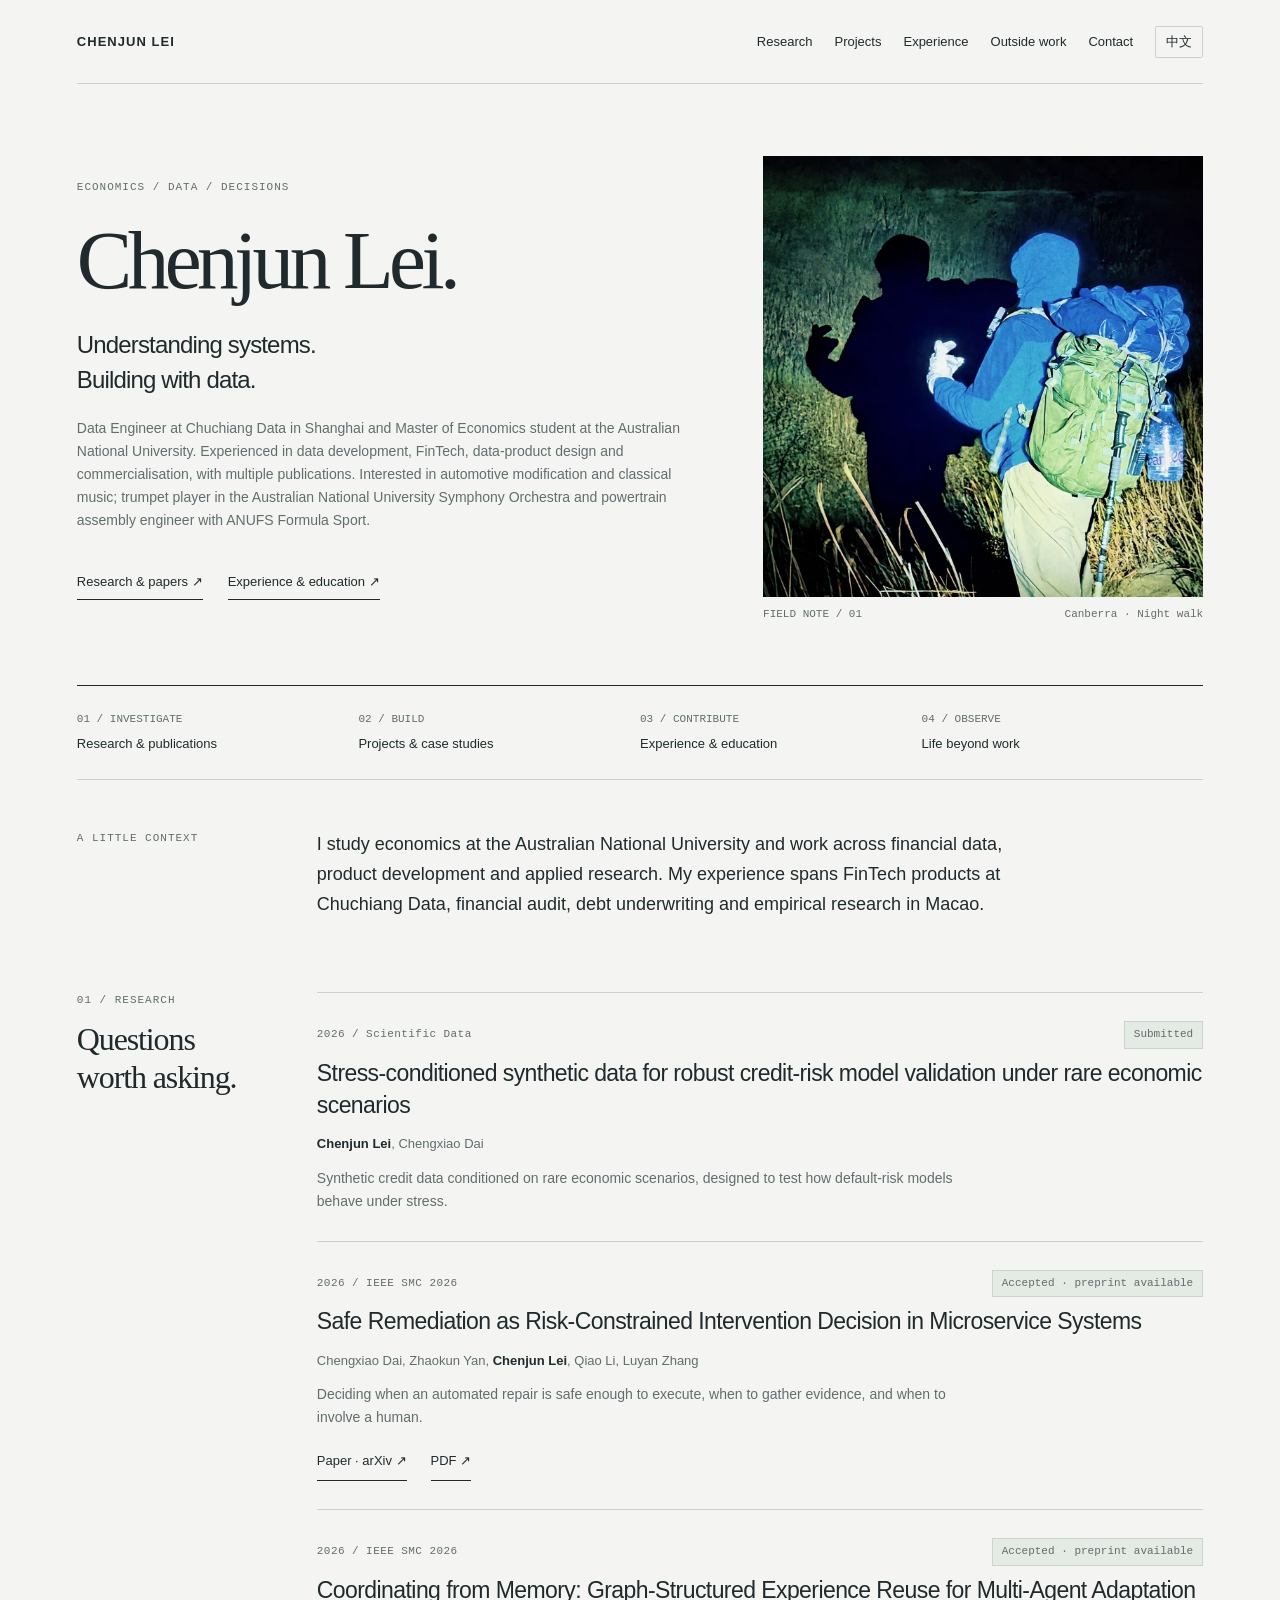
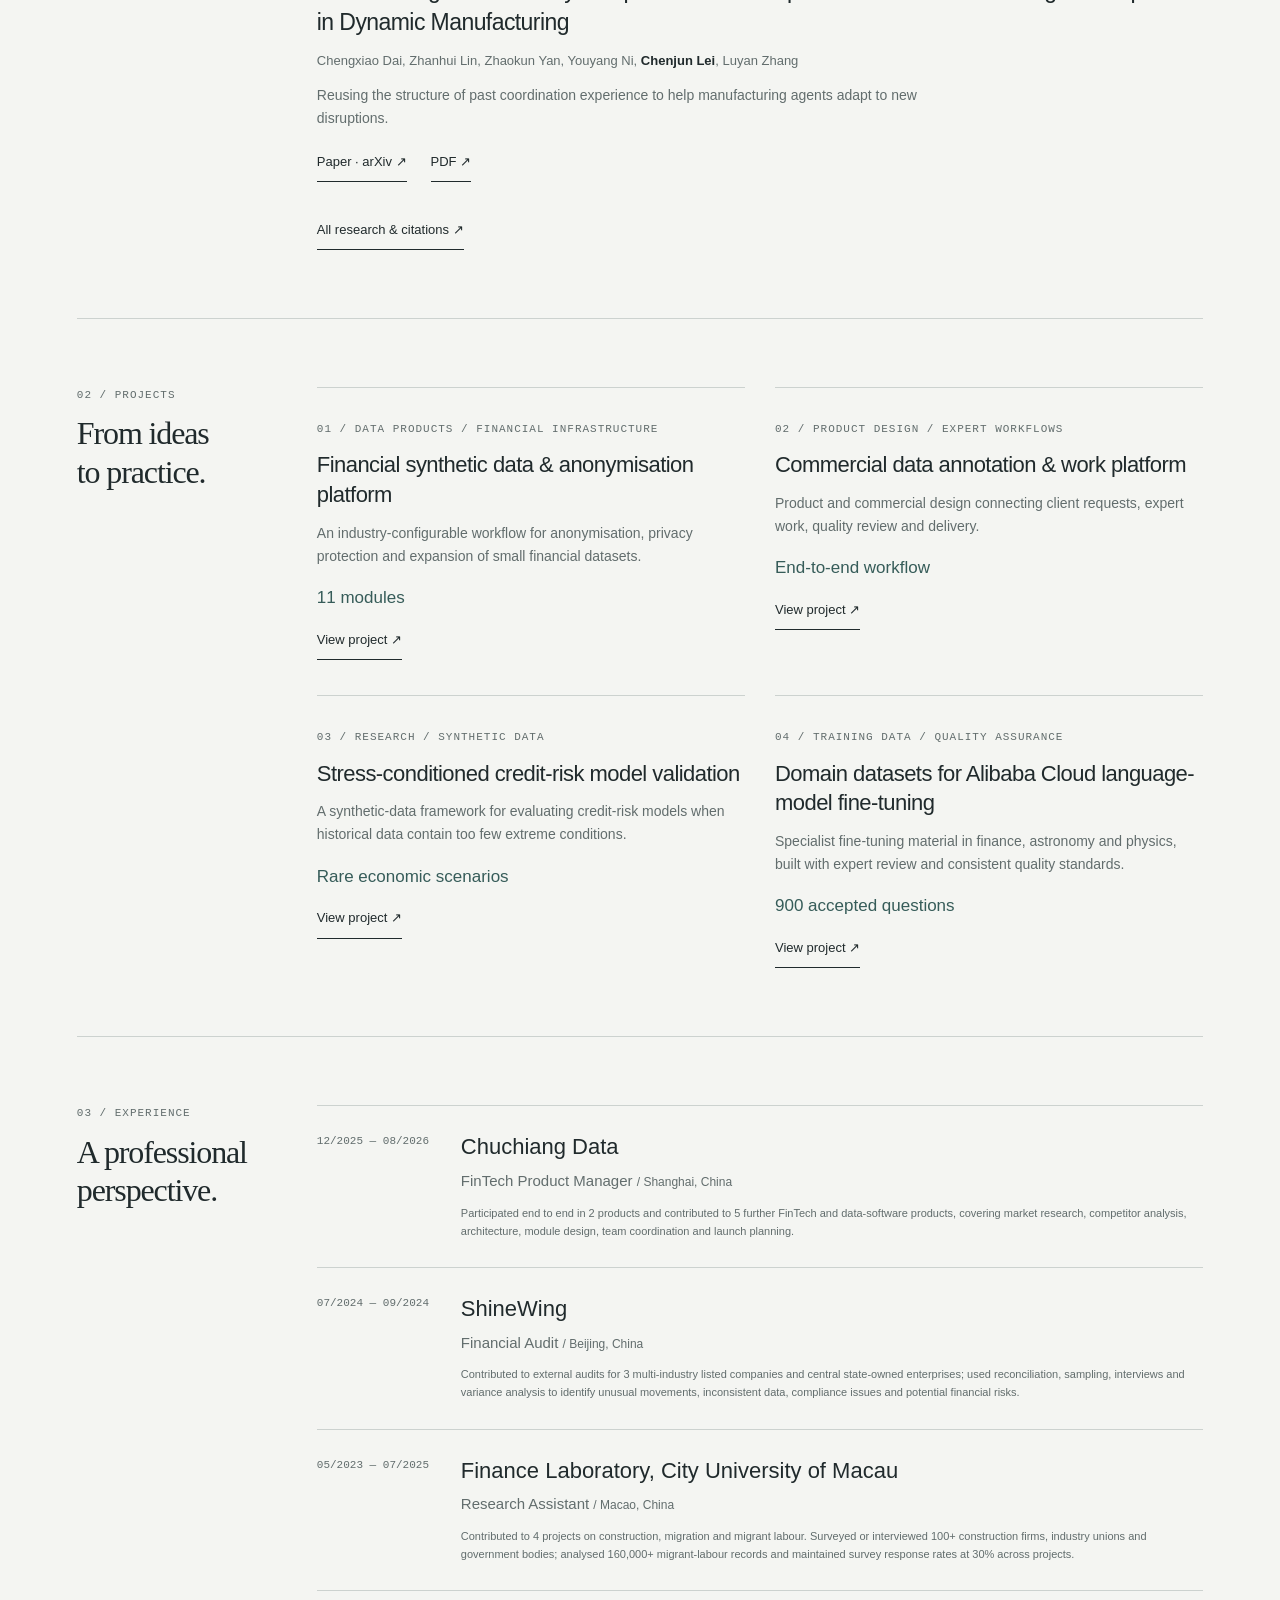
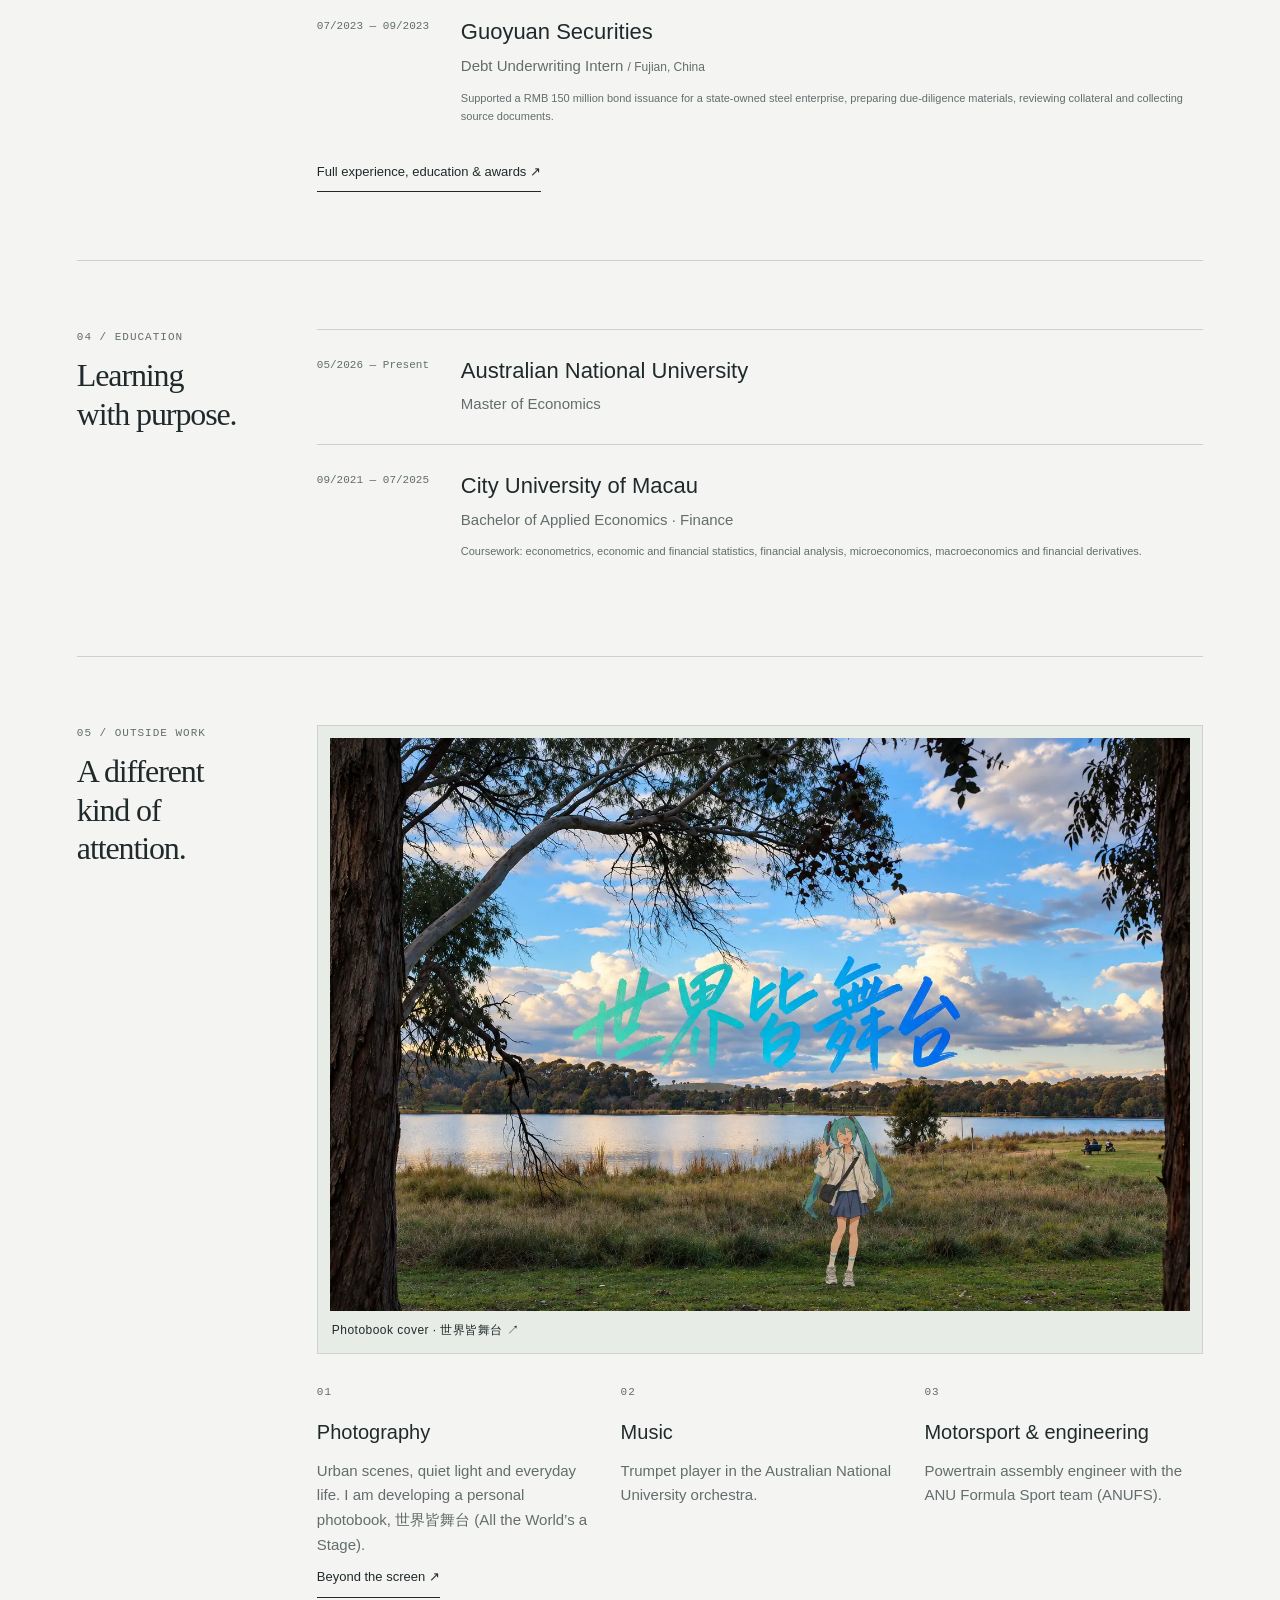
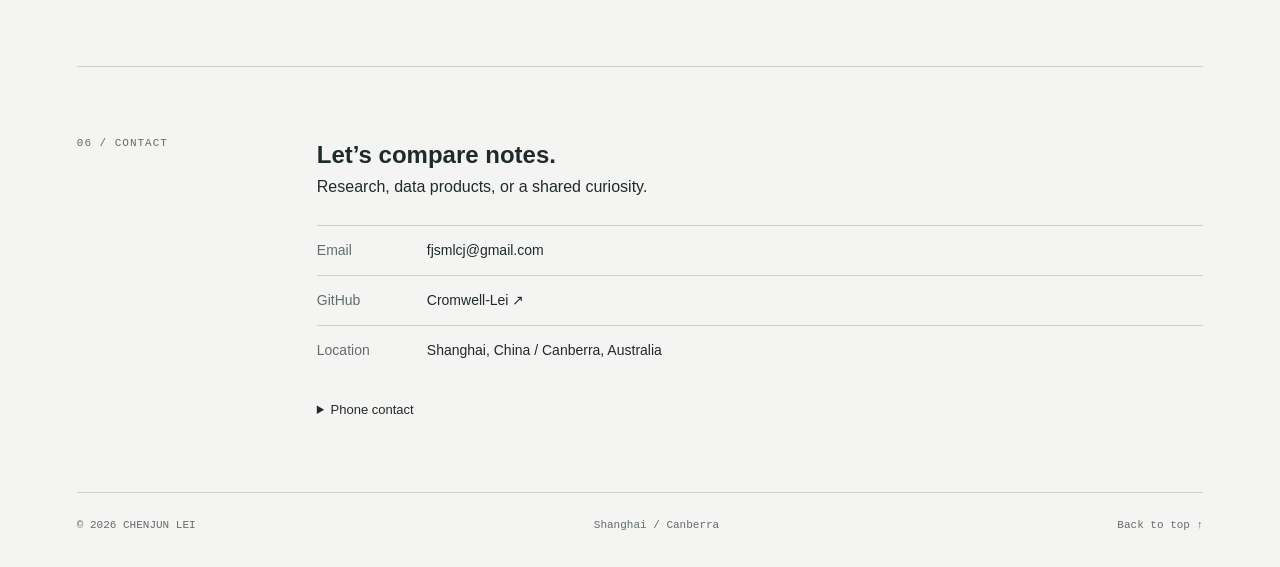
==== index.html @ e00c3fa5 "feat: expand homepage profile and remove company icon" ====
<!doctype html>
<html lang="en"><head><meta charset="utf-8"><meta name="viewport" content="width=device-width, initial-scale=1"><meta name="theme-color" content="#f4f5f2">
<title>Research, products &amp; perspectives — Chenjun Lei</title><meta name="description" content="Chenjun Lei: economics at ANU, FinTech products, synthetic data and applied research. Explore papers, projects, experience and interests."><link rel="canonical" href="https://cromwell-lei.github.io/">
<link rel="alternate" hreflang="en" href="https://cromwell-lei.github.io/"><link rel="alternate" hreflang="zh-CN" href="https://cromwell-lei.github.io/zh/"><link rel="alternate" hreflang="x-default" href="https://cromwell-lei.github.io/">
<meta property="og:type" content="website"><meta property="og:title" content="Research, products &amp; perspectives — Chenjun Lei"><meta property="og:description" content="Chenjun Lei: economics at ANU, FinTech products, synthetic data and applied research. Explore papers, projects, experience and interests."><meta property="og:url" content="https://cromwell-lei.github.io/"><meta property="og:locale" content="en_GB">
<link rel="icon" href="assets/icons/favicon.svg" type="image/svg+xml"><link rel="stylesheet" href="css/style.css?v=4"><script defer src="js/main.js?v=4"></script></head><body>
<a class="skip-link" href="#main">Skip to content</a><header><a class="brand" href="./">CHENJUN LEI</a><nav aria-label="Main navigation"><a href="research.html">Research</a><a href="projects.html">Projects</a><a href="experience.html">Experience</a><a href="photography.html">Outside work</a><a href="index.html#lei-contact">Contact</a><a class="language-switch" data-language-switch href="zh/" lang="zh-CN" hreflang="zh-CN" aria-label="切换至中文">中文</a></nav></header>
<main id="main"><section class="hero" id="lei-top"><div><p class="kicker">Economics / Data / Decisions</p><h1>Chenjun Lei.</h1><p class="intro">Understanding systems.<br>Building with data.</p><p class="role">Data Engineer at Chuchiang Data in Shanghai and Master of Economics student at the Australian National University. Experienced in data development, FinTech, data-product design and commercialisation, with multiple publications. Interested in automotive modification and classical music; trumpet player in the Australian National University Symphony Orchestra and powertrain assembly engineer with ANUFS Formula Sport.</p><div class="hero-links"><a class="text-link" href="research.html">Research & papers ↗</a><a class="text-link" href="experience.html">Experience & education ↗</a></div></div><figure class="hero-avatar"><img src="assets/images/lei-avatar.webp" alt="Night hiking in Canberra, with two hikers seen from behind under blue-green light." width="1254" height="1254"><figcaption><span>FIELD NOTE / 01</span><span>Canberra · Night walk</span></figcaption></figure></section><div class="index"><a href="#lei-research"><span>01 / INVESTIGATE</span>Research & publications</a><a href="#lei-projects"><span>02 / BUILD</span>Projects & case studies</a><a href="#lei-experience"><span>03 / CONTRIBUTE</span>Experience & education</a><a href="#lei-outside"><span>04 / OBSERVE</span>Life beyond work</a></div><section class="about-strip"><p class="kicker">A little context</p><p>I study economics at the Australian National University and work across financial data, product development and applied research. My experience spans FinTech products at Chuchiang Data, financial audit, debt underwriting and empirical research in Macao.</p></section><section class="chapter" id="lei-research"><div class="chapter-label"><p class="kicker">01 / Research</p><h2>Questions<br>worth asking.</h2></div><div><article class="record publication" id="synstress"><div class="meta"><span>2026 / Scientific Data</span><span class="status">Submitted</span></div><h3 lang="en">Stress-conditioned synthetic data for robust credit-risk model validation under rare economic scenarios</h3><p class="authors"><strong>Chenjun Lei</strong>, Chengxiao Dai</p><p>Synthetic credit data conditioned on rare economic scenarios, designed to test how default-risk models behave under stress.</p></article><article class="record publication" id="safe-remediation"><div class="meta"><span>2026 / IEEE SMC 2026</span><span class="status">Accepted · preprint available</span></div><h3 lang="en"><a href="https://arxiv.org/abs/2607.20005">Safe Remediation as Risk-Constrained Intervention Decision in Microservice Systems</a></h3><p class="authors">Chengxiao Dai, Zhaokun Yan, <strong>Chenjun Lei</strong>, Qiao Li, Luyan Zhang</p><p>Deciding when an automated repair is safe enough to execute, when to gather evidence, and when to involve a human.</p><div class="paper-links"><a class="text-link" href="https://arxiv.org/abs/2607.20005">Paper · arXiv ↗</a><a class="text-link" href="https://arxiv.org/pdf/2607.20005">PDF ↗</a></div></article><article class="record publication" id="coordinating-memory"><div class="meta"><span>2026 / IEEE SMC 2026</span><span class="status">Accepted · preprint available</span></div><h3 lang="en"><a href="https://arxiv.org/abs/2607.19985">Coordinating from Memory: Graph-Structured Experience Reuse for Multi-Agent Adaptation in Dynamic Manufacturing</a></h3><p class="authors">Chengxiao Dai, Zhanhui Lin, Zhaokun Yan, Youyang Ni, <strong>Chenjun Lei</strong>, Luyan Zhang</p><p>Reusing the structure of past coordination experience to help manufacturing agents adapt to new disruptions.</p><div class="paper-links"><a class="text-link" href="https://arxiv.org/abs/2607.19985">Paper · arXiv ↗</a><a class="text-link" href="https://arxiv.org/pdf/2607.19985">PDF ↗</a></div></article><a class="text-link" href="research.html">All research & citations ↗</a></div></section><section class="chapter" id="lei-projects"><div class="chapter-label"><p class="kicker">02 / Projects</p><h2>From ideas<br>to practice.</h2></div><div><div class="project-grid"><article class="project"><p class="kicker">01 / Data products / Financial infrastructure</p><h3>Financial synthetic data &amp; anonymisation platform</h3><p>An industry-configurable workflow for anonymisation, privacy protection and expansion of small financial datasets.</p><p class="project-metric">11 modules</p><a class="text-link" href="projects.html#synthetic-platform">View project ↗</a></article><article class="project"><p class="kicker">02 / Product design / Expert workflows</p><h3>Commercial data annotation &amp; work platform</h3><p>Product and commercial design connecting client requests, expert work, quality review and delivery.</p><p class="project-metric">End-to-end workflow</p><a class="text-link" href="projects.html#annotation-platform">View project ↗</a></article><article class="project"><p class="kicker">03 / Research / Synthetic data</p><h3>Stress-conditioned credit-risk model validation</h3><p>A synthetic-data framework for evaluating credit-risk models when historical data contain too few extreme conditions.</p><p class="project-metric">Rare economic scenarios</p><a class="text-link" href="projects.html#credit-risk">View project ↗</a></article><article class="project"><p class="kicker">04 / Training data / Quality assurance</p><h3>Domain datasets for Alibaba Cloud language-model fine-tuning</h3><p>Specialist fine-tuning material in finance, astronomy and physics, built with expert review and consistent quality standards.</p><p class="project-metric">900 accepted questions</p><a class="text-link" href="projects.html#domain-datasets">View project ↗</a></article></div></div></section><section class="chapter" id="lei-experience"><div class="chapter-label"><p class="kicker">03 / Experience</p><h2>A professional<br>perspective.</h2></div><div><article class="job"><span class="job-date">12/2025 — 08/2026</span><div><h3>Chuchiang Data</h3><p>FinTech Product Manager <span class="job-location">/ Shanghai, China</span></p><p class="job-note">Participated end to end in 2 products and contributed to 5 further FinTech and data-software products, covering market research, competitor analysis, architecture, module design, team coordination and launch planning.</p></div></article><article class="job"><span class="job-date">07/2024 — 09/2024</span><div><h3>ShineWing</h3><p>Financial Audit <span class="job-location">/ Beijing, China</span></p><p class="job-note">Contributed to external audits for 3 multi-industry listed companies and central state-owned enterprises; used reconciliation, sampling, interviews and variance analysis to identify unusual movements, inconsistent data, compliance issues and potential financial risks.</p></div></article><article class="job"><span class="job-date">05/2023 — 07/2025</span><div><h3>Finance Laboratory, City University of Macau</h3><p>Research Assistant <span class="job-location">/ Macao, China</span></p><p class="job-note">Contributed to 4 projects on construction, migration and migrant labour. Surveyed or interviewed 100+ construction firms, industry unions and government bodies; analysed 160,000+ migrant-labour records and maintained survey response rates at 30% across projects.</p></div></article><article class="job"><span class="job-date">07/2023 — 09/2023</span><div><h3>Guoyuan Securities</h3><p>Debt Underwriting Intern <span class="job-location">/ Fujian, China</span></p><p class="job-note">Supported a RMB 150 million bond issuance for a state-owned steel enterprise, preparing due-diligence materials, reviewing collateral and collecting source documents.</p></div></article><a class="text-link" href="experience.html">Full experience, education & awards ↗</a></div></section><section class="chapter" id="lei-education"><div class="chapter-label"><p class="kicker">04 / Education</p><h2>Learning<br>with purpose.</h2></div><div><div class="job"><span class="job-date">05/2026 — Present</span><div><h3>Australian National University</h3><p>Master of Economics</p></div></div>
    <div class="job"><span class="job-date">09/2021 — 07/2025</span><div><h3>City University of Macau</h3><p>Bachelor of Applied Economics · Finance</p><p class="job-note">Coursework: econometrics, economic and financial statistics, financial analysis, microeconomics, macroeconomics and financial derivatives.</p></div></div></div></section><section class="chapter" id="lei-outside"><div class="chapter-label"><p class="kicker">05 / Outside work</p><h2>A different<br>kind of attention.</h2></div><div><a class="cover-card" href="photography.html#photobook"><img src="assets/images/world-stage-cover.webp" alt="Photobook cover: a Canberra lakeside photograph with the handwritten title 世界皆舞台 and a small Hatsune Miku illustration." width="1536" height="1024" loading="lazy"><span>Photobook cover · 世界皆舞台 ↗</span></a><div class="interest-notes"><article><p class="kicker">01</p><h3>Photography</h3><p>Urban scenes, quiet light and everyday life. I am developing a personal photobook, 世界皆舞台 (All the World’s a Stage).</p></article><article><p class="kicker">02</p><h3>Music</h3><p>Trumpet player in the Australian National University orchestra.</p></article><article><p class="kicker">03</p><h3>Motorsport & engineering</h3><p>Powertrain assembly engineer with the ANU Formula Sport team (ANUFS).</p></article></div><a class="text-link" href="photography.html">Beyond the screen ↗</a></div></section><section class="chapter" id="lei-contact"><div class="chapter-label"><p class="kicker">06 / Contact</p></div><div><h2>Let’s compare notes.</h2><p>Research, data products, or a shared curiosity.</p><dl class="contact-list"><div><dt>Email</dt><dd><a href="mailto:fjsmlcj@gmail.com">fjsmlcj@gmail.com</a></dd></div><div><dt>GitHub</dt><dd><a href="https://github.com/Cromwell-Lei">Cromwell-Lei ↗</a></dd></div><div><dt>Location</dt><dd>Shanghai, China / Canberra, Australia</dd></div></dl><details class="phone-details"><summary>Phone contact</summary><p><a href="tel:+8619168655714">+86 19168655714</a> · <a href="tel:+61458020537">+61 458020537</a></p></details></div></section></main><footer><p>© <span data-year>2026</span> CHENJUN LEI</p><p>Shanghai / Canberra</p><a href="#main">Back to top ↑</a></footer></body></html>
---- css/style.css ----
/* The Considered Archive. System fonts;
   no framework or third-party requests. */
html{
  background:#f4f5f2;
  scroll-behavior:smooth;
  scroll-padding-top:25px;
  color-scheme:light
}


    body{
  --paper:#f4f5f2;
  --ink:#202a2c;
  --muted:#626d6d;
  --rule:#ccd2cf;
  --accent:#365c59;
  background:var(--paper);
  color:var(--ink);
  font:15px/1.65 Arial,Helvetica,sans-serif;
  padding:0 6%;
  box-sizing:border-box;
  max-width:1320px;
  margin:0 auto
}

    body *{
  box-sizing:border-box
}
body a{
  color:inherit;
  text-decoration:none
}
body a:hover{
  text-decoration:underline;
  text-underline-offset:5px
}
body p,body h1,body h2,body h3,body figure{
  margin:0
}
body a:focus-visible,body summary:focus-visible{
  outline:2px solid var(--accent);
  outline-offset:5px
}

    body .study{
  padding:12px 0;
  border-bottom:1px solid var(--rule);
  font:10px/1.6 monospace;
  letter-spacing:.12em;
  color:var(--muted);
  display:flex;
  justify-content:space-between;
  gap:12px;
  flex-wrap:wrap
}

    body header{
  display:flex;
  align-items:center;
  justify-content:space-between;
  gap:24px;
  padding:24px 0
}
body .brand{
  font-weight:600;
  font-size:13px;
  letter-spacing:.08em
}
body nav{
  display:flex;
  gap:22px;
  flex-wrap:wrap;
  font-size:12px
}
body nav a{
  padding:7px 0
}

    body .hero{
  display:grid;
  grid-template-columns:1.45fr 1fr;
  gap:48px;
  align-items:center;
  padding:62px 0 54px
}
body .kicker{
  font:11px/1.6 monospace;
  letter-spacing:.09em;
  text-transform:uppercase;
  color:var(--muted)
}
body h1{
  font:clamp(45px,6.7vw,76px)/1.05 Georgia,'Times New Roman',serif;
  letter-spacing:-.055em;
  margin:20px 0 24px
}
body .intro{
  font-size:21px;
  line-height:1.45;
  letter-spacing:-.035em;
  max-width:380px
}
body .role{
  font-size:12px;
  color:var(--muted);
  margin-top:19px
}
body .hero-links{
  display:flex;
  gap:25px;
  flex-wrap:wrap;
  margin-top:28px;
  font-size:12px
}
body .hero-links a{
  border-bottom:1px solid var(--ink);
  padding-bottom:5px
}

body .art{
  aspect-ratio:1/1.08;
  background:#e1e6e0;
  position:relative;
  overflow:hidden
}
body .art:before{
  content:'';
  position:absolute;
  left:50%;
  top:0;
  bottom:0;
  border-left:1px solid #c3cdc5
}
body .art:after{
  content:'';
  position:absolute;
  top:50%;
  left:0;
  right:0;
  border-top:1px solid #c3cdc5
}
body .orb{
  position:absolute;
  border:1px solid #6d8479;
  border-radius:50%;
  width:74%;
  height:74%;
  left:13%;
  top:13%;
  transform:rotate(-32deg)
}
body .orb:nth-child(2){
  width:64%;
  left:18%
}
body .orb:nth-child(3){
  width:52%;
  left:24%
}
body .orb:nth-child(4){
  width:38%;
  left:31%
}
body .orb:nth-child(5){
  width:22%;
  left:39%
}
body .orb:nth-child(6){
  width:7%;
  left:46.5%
}
body .art-axis{
  position:absolute;
  left:12%;
  right:12%;
  top:50%;
  height:12%;
  border:1px solid #6d8479;
  border-radius:50%;
  transform:rotate(-32deg)
}
body .art-number{
  position:absolute;
  left:17px;
  top:13px;
  font:10px/1.6 monospace;
  color:#496254
}
body .art-word{
  position:absolute;
  bottom:13px;
  right:16px;
  font:10px/1.6 monospace;
  color:#496254;
  letter-spacing:.12em
}
body figcaption{
  display:flex;
  justify-content:space-between;
  gap:12px;
  color:var(--muted);
  font:10px/1.6 monospace;
  margin-top:9px
}

    body .index{
  border-top:1px solid var(--ink);
  border-bottom:1px solid var(--rule);
  display:grid;
  grid-template-columns:repeat(4,1fr);
  padding:20px 0;
  margin-bottom:15px
}
body .index a{
  display:flex;
  flex-direction:column;
  gap:4px;
  font-size:12px;
  padding:5px 10px 5px 0
}
body .index span{
  font:10px/1.6 monospace;
  color:var(--muted)
}

    body .chapter{
  display:grid;
  grid-template-columns:170px 1fr;
  gap:32px;
  padding:55px 0;
  border-bottom:1px solid var(--rule);
  scroll-margin-top:20px
}
body .chapter-label h2{
  font:27px/1.2 Georgia,serif;
  letter-spacing:-.035em;
  margin-top:10px
}
body .chapter-intro{
  max-width:560px;
  color:var(--muted);
  font-size:13px;
  margin-bottom:23px
}
body .record{
  border-top:1px solid var(--rule);
  padding:20px 0
}
body .record h3{
  font-size:20px;
  line-height:1.35;
  font-weight:400;
  letter-spacing:-.025em;
  margin:8px 0
}
body .record p{
  font-size:13px;
  color:var(--muted);
  max-width:530px
}
body .meta{
  display:flex;
  justify-content:space-between;
  gap:12px;
  font:10px/1.5 monospace;
  color:var(--muted);
  letter-spacing:.04em;
  flex-wrap:wrap
}
body details{
  margin-top:15px;
  font-size:12px
}
body summary{
  width:fit-content;
  padding:4px 0
}
body details p{
  margin-top:10px;
  padding-left:13px;
  border-left:1px solid var(--rule)
}

    body .project-grid{
  display:grid;
  grid-template-columns:1fr 1fr;
  gap:25px
}
body .project-art{
  height:155px;
  background:#e6e9e4;
  padding:24px;
  display:flex;
  align-items:center;
  justify-content:center;
  gap:13px;
  overflow:hidden
}
body .project-art span{
  height:56px;
  flex:1;
  max-width:45px;
  border:1px solid #8a9b90
}
body .project-art span:nth-child(2){
  height:87px;
  background:#a3b5a8
}
body .project-art span:nth-child(3){
  height:115px;
  background:#6d8479
}
body .project-art.alt{
  background:#e8e5df;
  justify-content:flex-start;
  gap:0
}
body .project-art.alt span{
  height:104px;
  flex:1;
  max-width:none;
  border:1px solid #aaa498;
  background:transparent;
  transform:skewY(-8deg)
}
body .project-art.alt span:nth-child(2){
  transform:skewY(8deg)
}
body .project h3{
  font-size:18px;
  font-weight:400;
  margin:15px 0 7px;
  letter-spacing:-.025em
}
body .project p{
  font-size:12px;
  color:var(--muted)
}
body .project .kicker{
  font-size:10px;
  margin-top:13px
}

    body .job{
  display:grid;
  grid-template-columns:95px 1fr;
  gap:20px;
  border-top:1px solid var(--rule);
  padding:20px 0
}
body .job-date{
  font:11px/1.6 monospace;
  color:var(--muted)
}
body .job h3{
  font-size:18px;
  font-weight:400;
  line-height:1.4
}
body .job p{
  font-size:13px;
  color:var(--muted);
  margin-top:5px
}
body .job-note{
  font-size:11px!important;
  margin-top:10px!important
}

    body .photo-grid{
  display:grid;
  grid-template-columns:1.3fr 1fr 1fr;
  gap:12px;
  align-items:end
}
body .photo-frame{
  aspect-ratio:3/4;
  background:#dbe0d9;
  position:relative;
  overflow:hidden;
  display:flex;
  align-items:flex-end;
  padding:12px;
  font:10px/1.5 monospace;
  color:#4f6258
}
body .photo-frame:before{
  content:'';
  position:absolute;
  width:55%;
  height:75%;
  left:28%;
  top:17%;
  border:1px solid #a3b1a6
}
body .photo-frame.landscape{
  aspect-ratio:1/1;
  background:#e6e3da;
  color:#696453
}
body .photo-frame.third{
  background:#dce2e3;
  color:#526468
}
body .photo-frame span{
  z-index:1
}
body .interests{
  display:flex;
  flex-wrap:wrap;
  gap:10px 25px;
  border-top:1px solid var(--rule);
  margin-top:22px;
  padding-top:15px;
  font-size:12px;
  color:var(--muted)
}
body .contact h2{
  font:clamp(30px,4vw,42px)/1.2 Georgia,serif;
  letter-spacing:-.03em
}
body .contact p{
  margin-top:18px;
  font-size:13px;
  color:var(--muted)
}
body .contact-links{
  display:flex;
  flex-wrap:wrap;
  gap:24px;
  font-size:12px;
  margin-top:23px
}
body .unavailable{
  color:var(--muted)
}
body footer{
  display:flex;
  justify-content:space-between;
  gap:18px;
  flex-wrap:wrap;
  padding:24px 0 32px;
  font:10px/1.6 monospace;
  color:var(--muted)
}

    @media(max-width:700px){
  body{
  padding:0 6%
}
body header{
  align-items:flex-start;
  flex-direction:column;
  gap:10px
}
body nav{
  gap:15px;
  font-size:11px
}
body .hero{
  gap:25px;
  padding:30px 0;
  grid-template-columns:1.4fr 1fr
}
body h1{
  font-size:47px
}
body .intro{
  font-size:17px
}
body .chapter{
  grid-template-columns:1fr;
  gap:24px;
  padding:35px 0
}
body .chapter-label{
  display:flex;
  gap:20px;
  align-items:baseline
}
body .chapter-label h2{
  margin:0
}
body .study{
  font-size:9px
}
body .index{
  grid-template-columns:1fr 1fr;
  gap:10px
}
body .project-art{
  height:140px;
  padding:15px
}

}

    @media(max-width:450px){
  body .hero{
  grid-template-columns:1fr
}
body h1{
  font-size:56px
}
body .hero figure{
  max-width:260px;
  width:75%;
  margin:10px 0 0 auto
}
body .intro{
  max-width:290px
}
body .project-grid{
  grid-template-columns:1fr;
  gap:28px
}
body .project-art{
  height:175px
}
body .photo-grid{
  grid-template-columns:1.3fr 1fr
}
body .photo-grid figure:last-child{
  grid-column:1/-1
}
body .photo-grid figure:last-child .photo-frame{
  aspect-ratio:2/1
}
body .job{
  grid-template-columns:75px 1fr;
  gap:15px
}
body .hero-links a,body nav a,body summary{
  min-height:44px;
  display:inline-flex;
  align-items:center
}
body nav{
  gap:0 16px
}
body .hero-links{
  gap:20px
}
body .contact-links{
  gap:15px
}

}

    body .study,body .art-number,body .art-word,body figcaption,body .index span,body .meta,body .project .kicker,body .photo-frame,body footer{
  font-size:11px
}

    @media(prefers-reduced-motion:no-preference){
  body .project-art{
  transition:background-color 200ms
}
body .project:hover .project-art{
  background-color:#d5dfd6
}

}



/* Production navigation, archives and progressively enhanced photography. */
body{
  font-size:16px
}
body .intro{
  font-size:24px;
  max-width:480px
}
body .hero{
  padding-block:72px 62px
}
body .hero h1{
  font-size:clamp(54px,6.5vw,86px)
}
body .chapter{
  grid-template-columns:195px minmax(0,1fr);
  gap:45px;
  padding-block:68px
}
body .chapter-intro{
  font-size:15px;
  max-width:650px
}
body .record p{
  font-size:14px;
  max-width:650px
}
body .record h3{
  font-size:23px
}
body .chapter-label h2{
  font-size:32px
}
body .project p{
  font-size:14px
}
body .project h3{
  font-size:22px
}
body .project-art{
  height:195px
}
body .job h3{
  font-size:22px
}
body .job p{
  font-size:15px
}
body .role{
  font-size:14px
}
body .contact p{
  font-size:15px
}
body .index a,body nav{
  font-size:13px
}

body .skip-link{
  position:fixed;
  top:10px;
  left:15px;
  z-index:100;
  background:#202a2c;
  color:#f4f5f2;
  padding:12px 20px;
  transform:translateY(-170%)
}
body .skip-link:focus{
  transform:none
}

body header{
  border-bottom:1px solid var(--rule)
}
body nav a[aria-current]{
  text-decoration:underline;
  text-underline-offset:6px
}

body .text-link{
  display:inline-flex;
  align-items:center;
  gap:8px;
  padding:8px 0;
  border-bottom:1px solid currentColor;
  text-decoration:none;
  font-size:13px;
  min-height:40px
}

body .section-end{
  margin-top:20px
}
body .about-copy{
  font-size:18px;
  line-height:1.65;
  margin-bottom:28px;
  max-width:620px
}
body .about-copy p+p{
  margin-top:12px
}

body .contact-list{
  margin:24px 0 0
}
body .contact-list div{
  display:grid;
  grid-template-columns:90px minmax(0,1fr);
  gap:20px;
  border-top:1px solid var(--rule);
  padding:13px 0;
  font-size:14px
}
body .contact-list dt{
  color:var(--muted)
}
body .contact-list dd{
  margin:0;
  overflow-wrap:anywhere
}

body .footer-credit{
  font-size:11px
}
body .page-hero{
  padding:65px 0 40px;
  max-width:850px
}
body .page-hero h1{
  font-size:clamp(48px,6vw,76px);
  margin:22px 0
}
body .page-hero .lead{
  font-size:21px;
  line-height:1.5;
  max-width:690px;
  letter-spacing:-.025em
}
body .breadcrumb{
  font:11px/1.6 monospace;
  color:var(--muted)
}
body .breadcrumb a{
  text-decoration:underline;
  text-underline-offset:4px
}

body .archive-note{
  font-size:14px;
  color:var(--muted);
  border-left:2px solid var(--rule);
  padding-left:18px;
  margin-top:25px;
  max-width:690px
}

body .archive-content{
  max-width:820px;
  margin-left:auto;
  padding-bottom:50px
}
body .archive-content h2{
  font:32px/1.2 Georgia,serif;
  letter-spacing:-.03em;
  margin-bottom:20px
}
body .archive-block{
  padding-block:35px;
  border-top:1px solid var(--rule);
  scroll-margin-top:30px
}
body .archive-block>p{
  font-size:16px;
  color:var(--muted);
  margin-top:15px
}
body .case-outline{
  display:grid;
  grid-template-columns:1fr 1fr;
  gap:28px;
  margin-top:30px
}
body .case-outline h3{
  font-size:15px;
  font-weight:500;
  margin-bottom:7px
}
body .case-outline p{
  color:var(--muted);
  font-size:14px
}

body .gallery-full{
  display:grid;
  grid-template-columns:repeat(3,1fr);
  gap:35px 25px;
  align-items:start;
  padding-bottom:65px
}
body .gallery-full .photo-frame{
  aspect-ratio:4/5
}
body .gallery-full .photo-frame.landscape{
  aspect-ratio:5/4
}
body .gallery-full figure:nth-child(3n+2){
  padding-top:65px
}

body .photo-link{
  display:block;
  overflow:hidden
}
body .photo-link img{
  display:block;
  width:100%;
  aspect-ratio:3/4;
  object-fit:cover
}
body .gallery-full img{
  aspect-ratio:4/5
}
body .error-page{
  min-height:65vh;
  padding:65px 0
}
body .error-page h1{
  font-size:clamp(76px,12vw,150px)
}
body .error-page p{
  max-width:500px;
  color:var(--muted)
}

body .lightbox{
  border:0;
  background:var(--paper);
  color:var(--ink);
  padding:20px;
  width:min(1100px,94vw);
  max-height:94vh
}
body .lightbox::backdrop{
  background:rgb(20 28 28 / .85)
}
body .lightbox-bar{
  display:flex;
  justify-content:space-between;
  gap:20px;
  align-items:center;
  margin-bottom:12px
}
body .lightbox button{
  font:14px Arial,sans-serif;
  color:inherit;
  border:1px solid var(--rule);
  background:transparent;
  padding:9px 14px;
  min-height:44px;
  cursor:pointer
}
body .lightbox img{
  display:block;
  max-height:72vh;
  max-width:100%;
  width:auto;
  height:auto;
  object-fit:contain;
  margin:auto
}
body .lightbox-caption{
  font-size:14px;
  color:var(--muted);
  margin-top:12px
}
body .lightbox-controls{
  display:flex;
  gap:10px
}
body .lightbox-error{
  padding:25px 0;
  color:var(--muted)
}
body.has-lightbox{
  overflow:hidden
}
body button:focus-visible{
  outline:2px solid var(--accent);
  outline-offset:5px
}

@media(max-width:900px){
  body .hero{
  gap:35px
}
body .chapter{
  grid-template-columns:165px minmax(0,1fr);
  gap:30px
}
body nav{
  gap:16px
}
body .intro{
  font-size:21px
}
body .project-art{
  height:160px
}

}

@media(max-width:700px){
  body .chapter{
  grid-template-columns:1fr;
  gap:28px;
  padding-block:42px
}
body .hero{
  padding-block:35px;
  gap:25px
}
body .hero h1{
  font-size:52px
}
body .intro{
  font-size:19px
}
body .gallery-full{
  grid-template-columns:1fr 1fr;
  gap:27px 18px
}
body .gallery-full figure:nth-child(3n+2){
  padding-top:0
}
body .gallery-full figure:nth-child(even){
  padding-top:30px
}
body .page-hero{
  padding-top:40px
}
body .chapter-label h2{
  font-size:29px
}
body .chapter-label h2 br{
  display:none
}

}

@media(max-width:450px){
  body .hero h1{
  font-size:clamp(48px,14vw,61px)
}
body .project-art{
  height:185px
}
body .case-outline{
  grid-template-columns:1fr;
  gap:22px
}
body .contact-list div{
  grid-template-columns:68px minmax(0,1fr);
  gap:14px
}
body .lightbox-bar{
  flex-wrap:wrap
}
body .gallery-full figcaption{
  display:block
}
body .gallery-full figcaption span{
  display:block
}
body .gallery-full .photo-frame{
  padding:10px
}
body nav{
  font-size:12px;
  gap:0 18px
}
body .text-link{
  min-height:44px
}
body .page-hero .lead{
  font-size:19px
}

}

@media(prefers-reduced-motion:no-preference){
  body .photo-link img{
  transition:transform 240ms
}
body .photo-link:hover img{
  transform:scale(1.02)
}

}

@media(prefers-reduced-motion:reduce){
  html{
  scroll-behavior:auto
}
*,*::before,*::after{
  transition:none!important;
  animation:none!important
}

}

body .lightbox [hidden]{
  display:none!important
}

@media(pointer:coarse){
  body nav a,body .hero-links a,body summary,body .text-link{
  min-height:44px;
  display:inline-flex;
  align-items:center
}

}

@media print{
  html,body{
  background:white;
  color:black
}
body .hero figure,body nav,body .index,body .skip-link,body .lightbox{
  display:none
}
body .hero,body .chapter{
  display:block;
  padding-block:22px
}
body .chapter-label{
  margin-bottom:18px
}
body .chapter{
  break-inside:avoid
}
body .hero h1{
  font-size:44px
}

}

/* CV integration and complete English / Chinese archives. */
body .language-switch{border:1px solid var(--rule);padding:4px 10px;border-radius:2px;min-height:32px;align-self:center}
body .about-strip{display:grid;grid-template-columns:195px minmax(0,1fr);gap:45px;padding:35px 0 5px}
body .about-strip>p:last-child{font-size:18px;max-width:740px}
body .publication{scroll-margin-top:28px;padding:28px 0}
body .publication h3{line-height:1.4;overflow-wrap:break-word}
body .publication .authors{font-size:13px;margin:12px 0;color:var(--muted)}
body .publication .authors strong{color:var(--ink);font-weight:600}
body .publication .meta{gap:12px;flex-wrap:wrap;align-items:center;line-height:1.6}
body .status{padding:4px 9px;background:#e4eae4;border:1px solid #cbd5cd;letter-spacing:0;text-transform:none}
body .paper-links{display:flex;flex-wrap:wrap;gap:10px 24px;margin-top:12px}
body .publication .venue-name,body .publication .availability{font-size:12px;color:var(--muted);margin-top:14px}
body .publication details{margin-top:16px}
body .publication details p{padding-top:12px}
body .research-overview{padding:20px 0;border-top:1px solid var(--rule);font-size:13px;line-height:1.9;color:var(--muted)}
body .project-grid{gap:35px 30px}
body .project{border-top:1px solid var(--rule);padding-top:20px}
body .project h3{line-height:1.35;margin:12px 0}
body .project .project-metric,body .archive-block .project-metric{font-size:17px;color:var(--accent);margin:16px 0 8px}
body .detail-list{margin:16px 0 0;padding-left:20px;font-size:15px;color:var(--muted);line-height:1.8}
body .detail-list li+li{margin-top:12px}
body .job{grid-template-columns:120px minmax(0,1fr);gap:24px;padding:27px 0;break-inside:avoid}
body .job-date{font-size:11px;line-height:1.6;white-space:normal}
body .job-location{color:var(--muted);font-size:12px;display:inline-block}
body .job .job-note{margin-top:12px;font-size:14px}
body .job h3{line-height:1.3;margin-bottom:7px}
body .skills-grid{display:grid;gap:24px}
body .skills-grid h3,body .interest-notes h3{font-size:20px;font-weight:500;margin-bottom:10px}
body .skills-grid p,body .interest-notes p:not(.kicker){font-size:15px;color:var(--muted)}
body .interest-notes{display:grid;grid-template-columns:repeat(3,minmax(0,1fr));gap:25px}
body .interest-notes .kicker{margin-bottom:14px}
body .photobook-note{background:#e7ece6;padding:50px;margin:20px 0 35px}
body .photobook-note h2{font-family:Georgia,'Songti SC','SimSun',serif;font-size:clamp(32px,6vw,64px);font-weight:400;margin:24px 0}
body .photobook-cover{margin:28px 0 8px}
body .hero-avatar img{display:block;width:100%;height:auto;aspect-ratio:1/1;object-fit:cover;object-position:center;background:#202a2c}
body .photobook-cover img{display:block;width:100%;height:auto;aspect-ratio:3/2;object-fit:cover}
body .photobook-cover figcaption{display:flex;justify-content:space-between;gap:12px;padding-top:10px;color:var(--muted);font-size:12px}
body .cover-card{display:block;margin:0 0 30px;border:1px solid var(--rule);padding:12px;background:#e7ece6}
body .cover-card img{display:block;width:100%;height:auto;aspect-ratio:3/2;object-fit:cover}
body .cover-card span{display:block;padding:10px 2px 0;font-size:12px;letter-spacing:.04em}
body .contribution-label{font-size:14px;margin-top:25px;font-weight:600}
body .phone-details{margin-top:20px;font-size:13px}
body .phone-details p{margin-top:12px}
body .print-control{margin:20px 0 40px}
body button[data-print]{border:1px solid var(--rule);background:transparent;padding:12px 18px;font:inherit;cursor:pointer;color:var(--ink)}
html[lang=zh-CN] body{font-family:Arial,'PingFang SC','Microsoft YaHei',sans-serif}
html[lang=zh-CN] body h1,html[lang=zh-CN] body h2{font-family:Georgia,'Songti SC','SimSun',serif;letter-spacing:.015em;line-height:1.35}
html[lang=zh-CN] body .hero h1{letter-spacing:.06em}
html[lang=zh-CN] body .intro{line-height:1.75;letter-spacing:.02em}
html[lang=zh-CN] body .detail-list{line-height:1.95}
html[lang=zh-CN] body .publication h3{font-family:Georgia,'Songti SC',serif;letter-spacing:0}
@media(max-width:1000px){body header{align-items:flex-start}body nav{justify-content:flex-end}body .interest-notes{grid-template-columns:1fr;gap:25px}body .interest-notes article+article{border-top:1px solid var(--rule);padding-top:22px}}
@media(max-width:700px){body header{flex-direction:column;gap:15px}body nav{justify-content:flex-start;gap:4px 18px}body .about-strip{grid-template-columns:1fr;gap:15px;padding-top:25px}body .about-strip>p:last-child{font-size:16px}body .job{grid-template-columns:1fr;gap:10px}body .chapter-label{display:block}body .chapter-label h2{margin-top:10px}body .photobook-note{padding:28px}body .publication h3{font-size:21px}body .detail-list{font-size:14px}body .language-switch{min-height:44px}body .cover-card{padding:8px;margin-bottom:22px}body .photobook-cover figcaption{display:block}body .photobook-cover figcaption span{display:block}}
@media print{body .print-control,body .phone-details,body footer{display:none}body .chapter{break-inside:auto}body .job,body .record{break-inside:avoid}body{font-size:11pt;padding:0}body .detail-list{font-size:10pt}body .page-hero{padding:15px 0}body .page-hero h1{font-size:32px}body .job{padding:12px 0}body .chapter{padding:20px 0}body .job-date{font-weight:bold}}
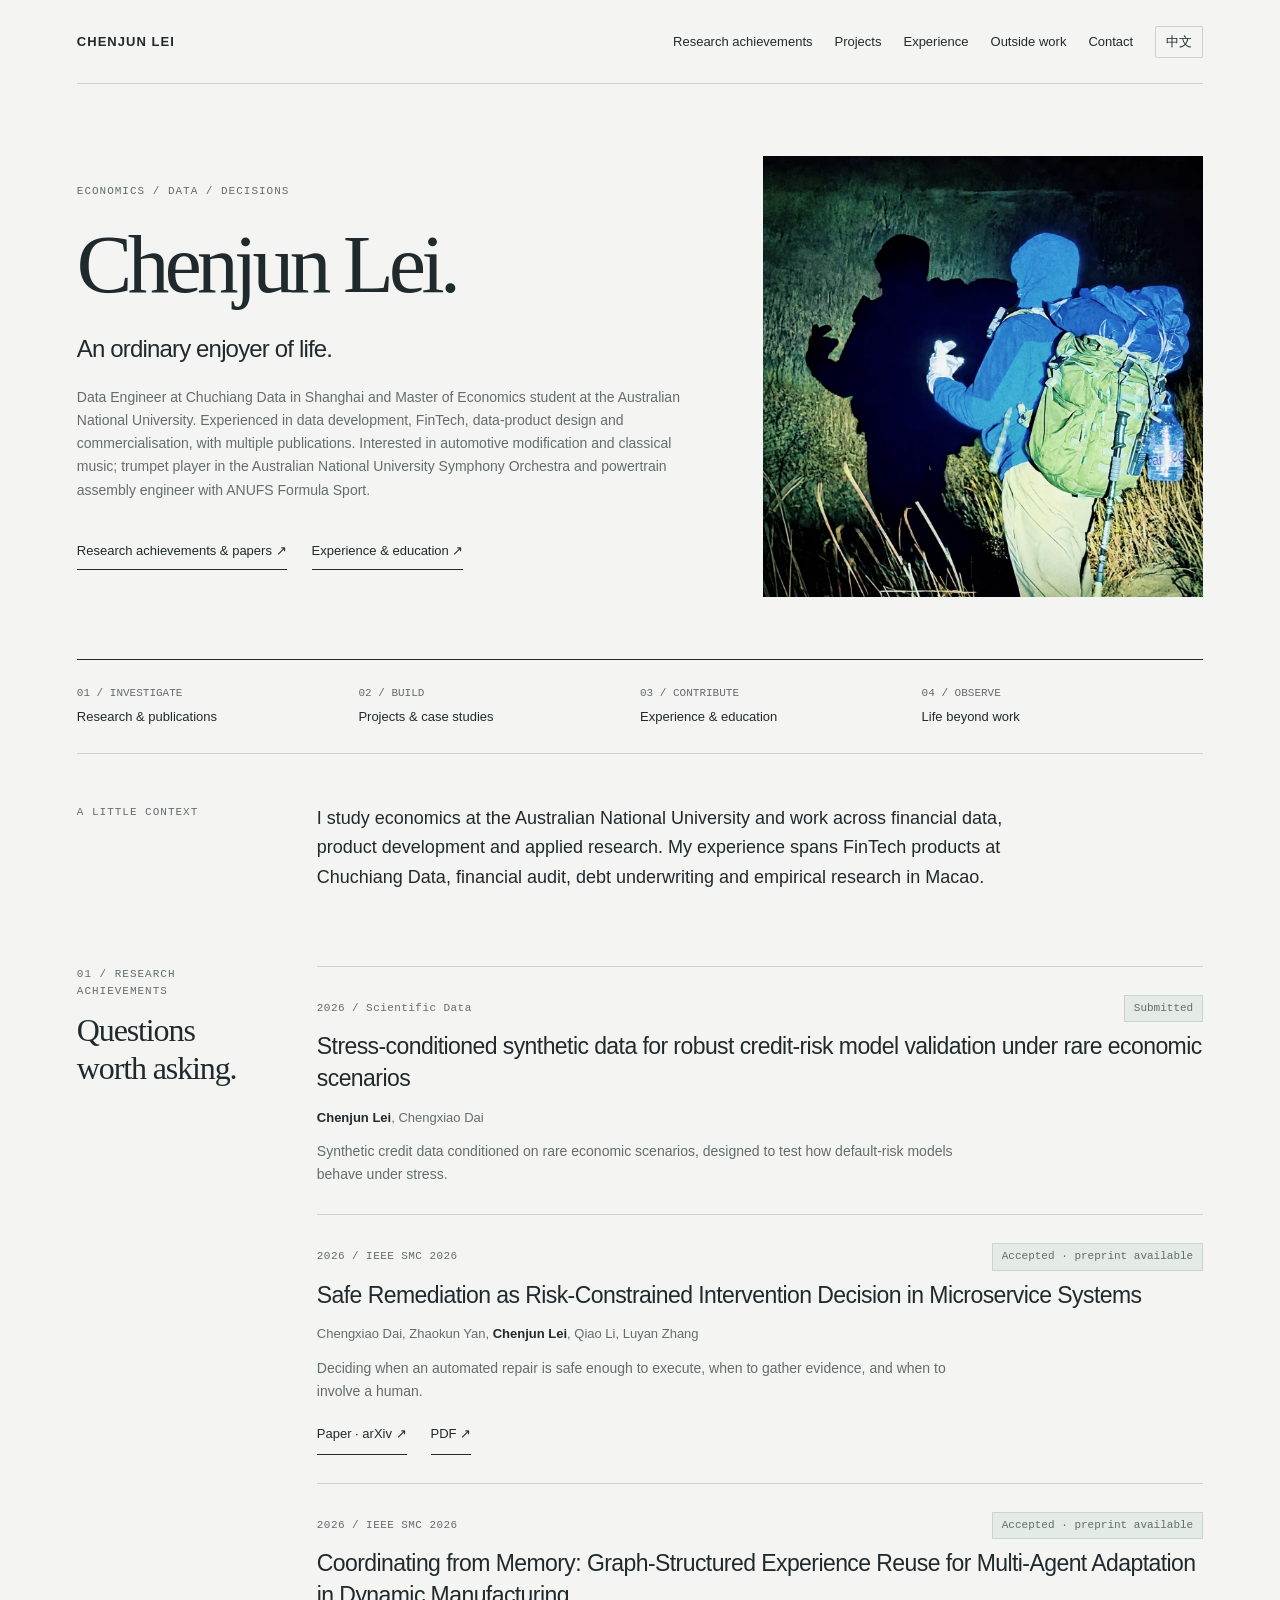
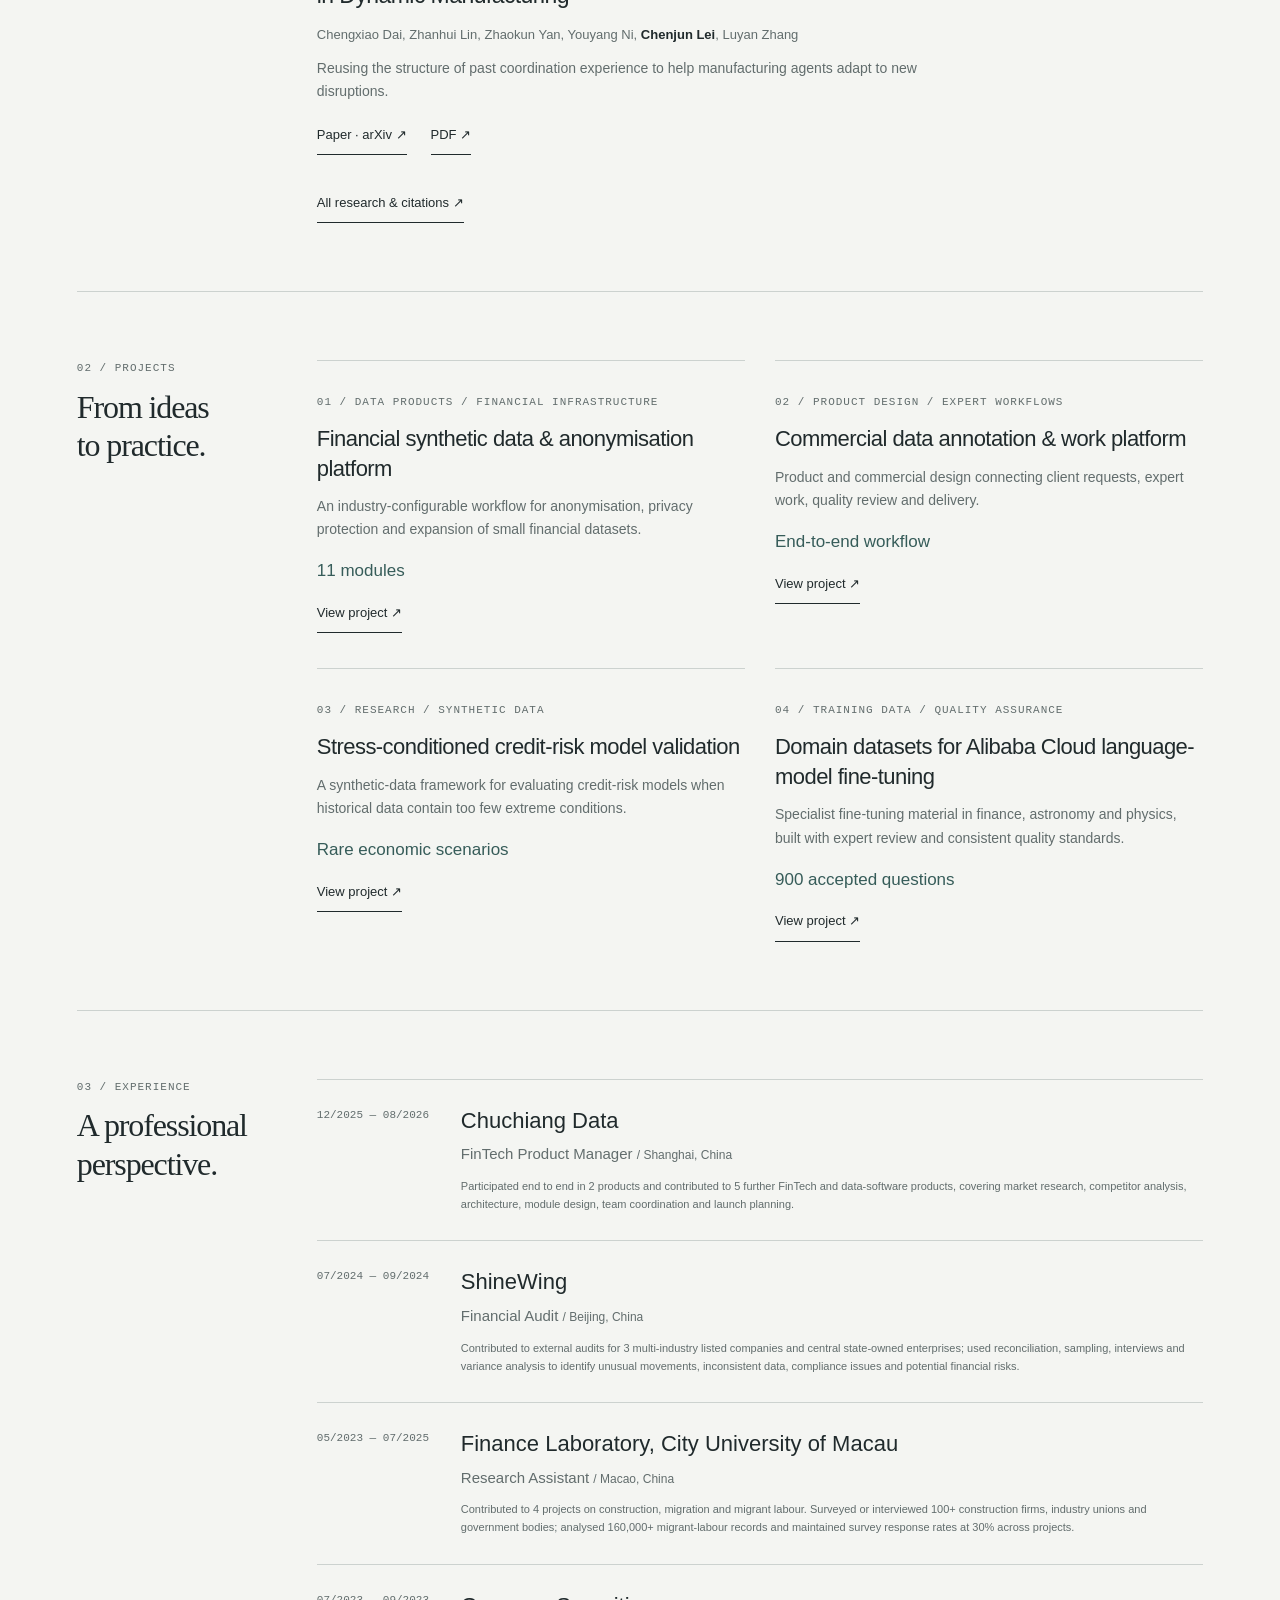
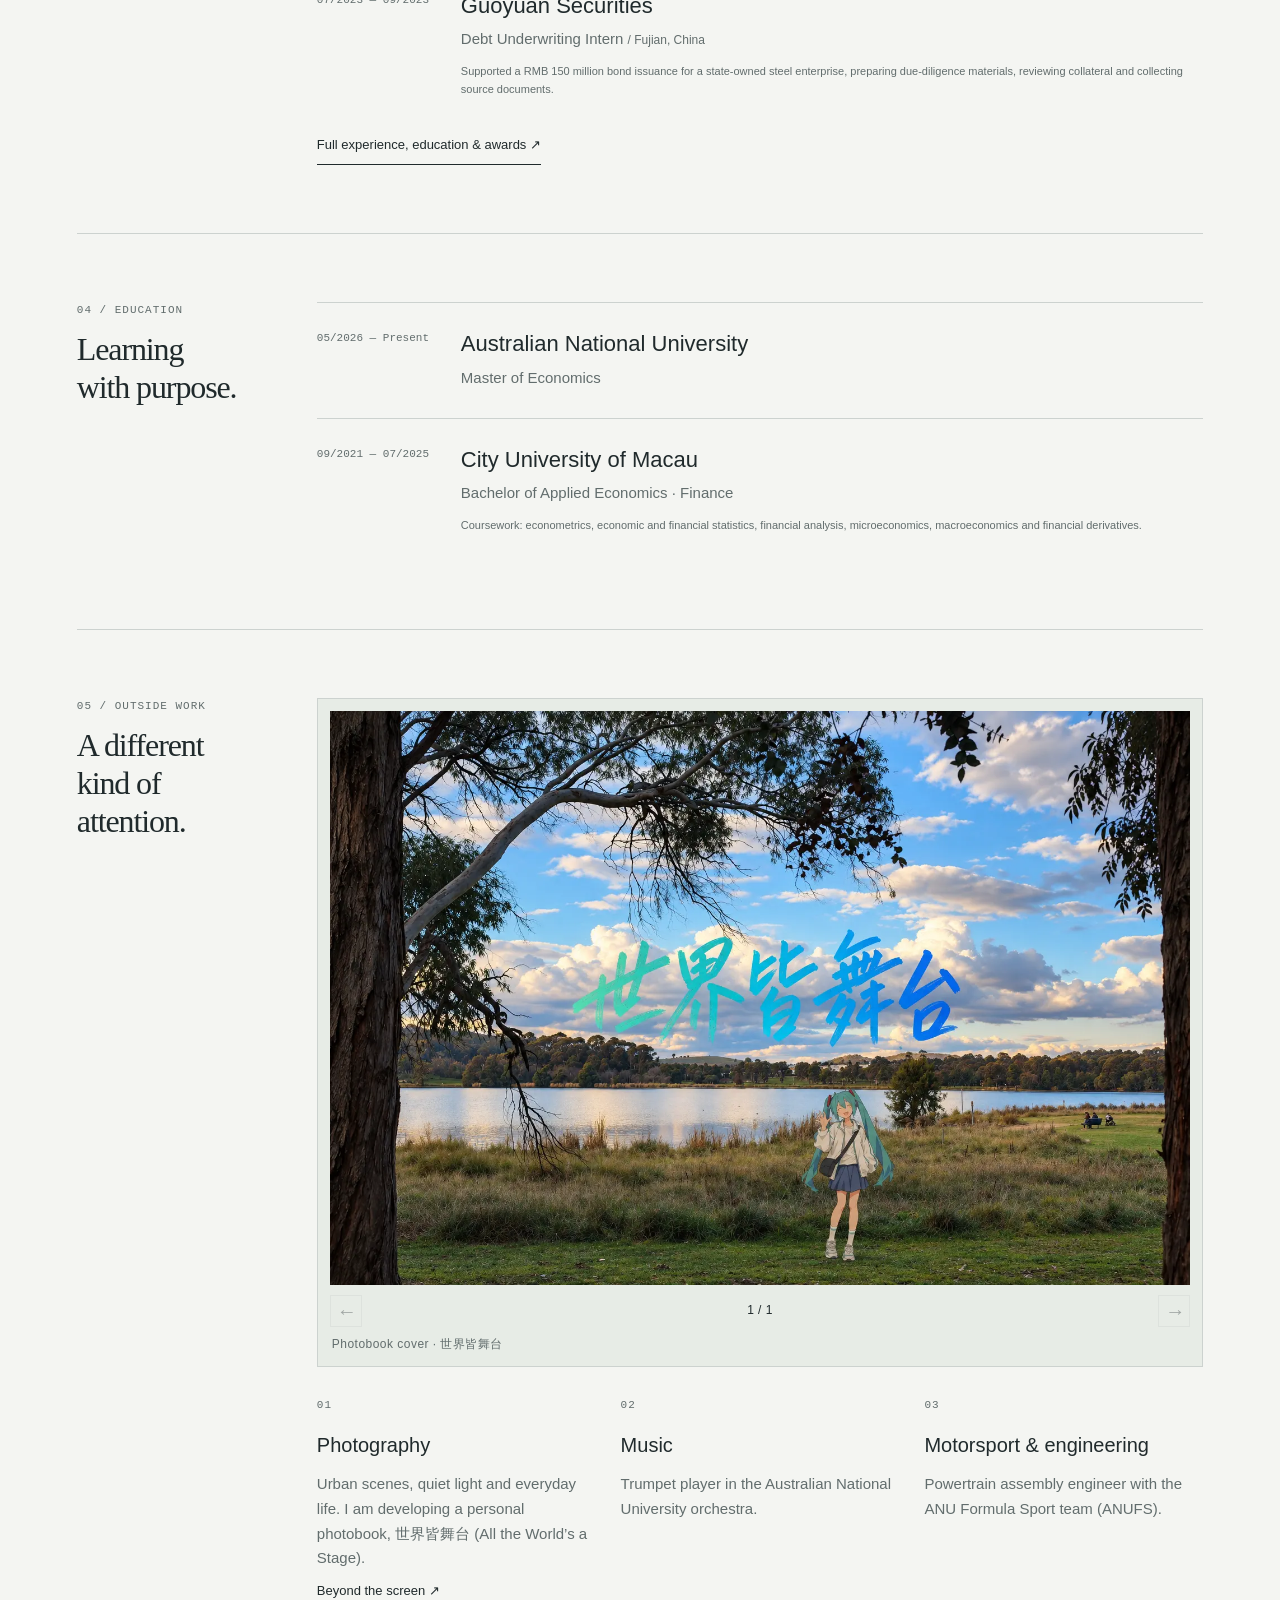
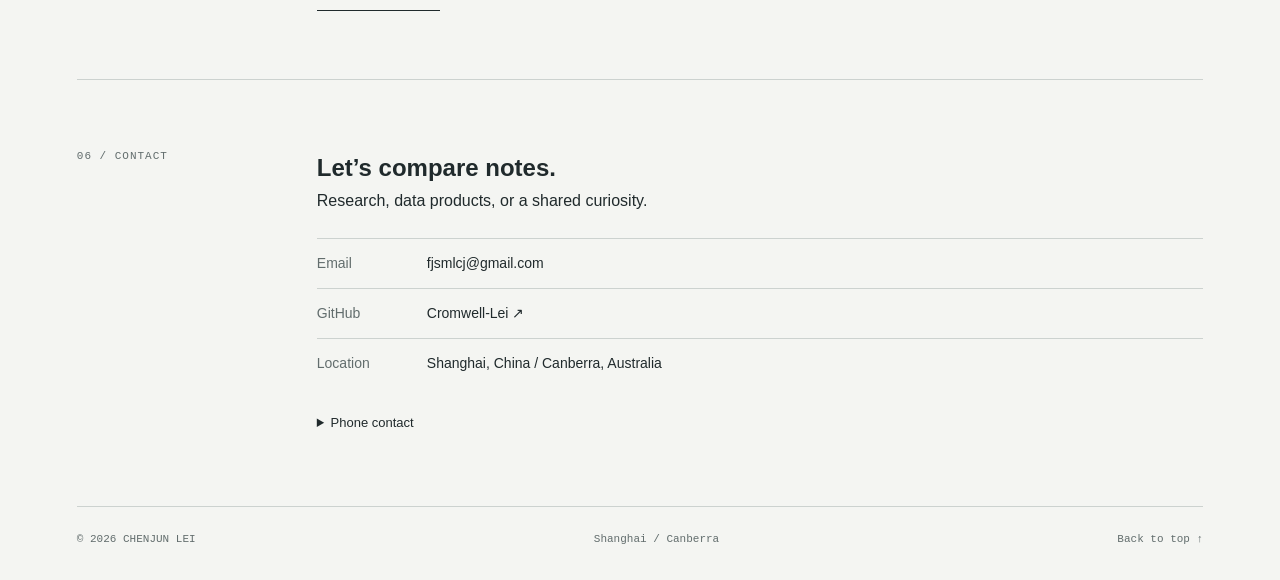
==== commit 6349ffae: "Add bilingual photo carousel and refresh homepage copy" ====
--- a/index.html
+++ b/index.html
@@ -3,7 +3,7 @@
 <title>Research, products &amp; perspectives — Chenjun Lei</title><meta name="description" content="Chenjun Lei: economics at ANU, FinTech products, synthetic data and applied research. Explore papers, projects, experience and interests."><link rel="canonical" href="https://cromwell-lei.github.io/">
 <link rel="alternate" hreflang="en" href="https://cromwell-lei.github.io/"><link rel="alternate" hreflang="zh-CN" href="https://cromwell-lei.github.io/zh/"><link rel="alternate" hreflang="x-default" href="https://cromwell-lei.github.io/">
 <meta property="og:type" content="website"><meta property="og:title" content="Research, products &amp; perspectives — Chenjun Lei"><meta property="og:description" content="Chenjun Lei: economics at ANU, FinTech products, synthetic data and applied research. Explore papers, projects, experience and interests."><meta property="og:url" content="https://cromwell-lei.github.io/"><meta property="og:locale" content="en_GB">
-<link rel="icon" href="assets/icons/favicon.svg" type="image/svg+xml"><link rel="stylesheet" href="css/style.css?v=4"><script defer src="js/main.js?v=4"></script></head><body>
-<a class="skip-link" href="#main">Skip to content</a><header><a class="brand" href="./">CHENJUN LEI</a><nav aria-label="Main navigation"><a href="research.html">Research</a><a href="projects.html">Projects</a><a href="experience.html">Experience</a><a href="photography.html">Outside work</a><a href="index.html#lei-contact">Contact</a><a class="language-switch" data-language-switch href="zh/" lang="zh-CN" hreflang="zh-CN" aria-label="切换至中文">中文</a></nav></header>
-<main id="main"><section class="hero" id="lei-top"><div><p class="kicker">Economics / Data / Decisions</p><h1>Chenjun Lei.</h1><p class="intro">Understanding systems.<br>Building with data.</p><p class="role">Data Engineer at Chuchiang Data in Shanghai and Master of Economics student at the Australian National University. Experienced in data development, FinTech, data-product design and commercialisation, with multiple publications. Interested in automotive modification and classical music; trumpet player in the Australian National University Symphony Orchestra and powertrain assembly engineer with ANUFS Formula Sport.</p><div class="hero-links"><a class="text-link" href="research.html">Research & papers ↗</a><a class="text-link" href="experience.html">Experience & education ↗</a></div></div><figure class="hero-avatar"><img src="assets/images/lei-avatar.webp" alt="Night hiking in Canberra, with two hikers seen from behind under blue-green light." width="1254" height="1254"><figcaption><span>FIELD NOTE / 01</span><span>Canberra · Night walk</span></figcaption></figure></section><div class="index"><a href="#lei-research"><span>01 / INVESTIGATE</span>Research & publications</a><a href="#lei-projects"><span>02 / BUILD</span>Projects & case studies</a><a href="#lei-experience"><span>03 / CONTRIBUTE</span>Experience & education</a><a href="#lei-outside"><span>04 / OBSERVE</span>Life beyond work</a></div><section class="about-strip"><p class="kicker">A little context</p><p>I study economics at the Australian National University and work across financial data, product development and applied research. My experience spans FinTech products at Chuchiang Data, financial audit, debt underwriting and empirical research in Macao.</p></section><section class="chapter" id="lei-research"><div class="chapter-label"><p class="kicker">01 / Research</p><h2>Questions<br>worth asking.</h2></div><div><article class="record publication" id="synstress"><div class="meta"><span>2026 / Scientific Data</span><span class="status">Submitted</span></div><h3 lang="en">Stress-conditioned synthetic data for robust credit-risk model validation under rare economic scenarios</h3><p class="authors"><strong>Chenjun Lei</strong>, Chengxiao Dai</p><p>Synthetic credit data conditioned on rare economic scenarios, designed to test how default-risk models behave under stress.</p></article><article class="record publication" id="safe-remediation"><div class="meta"><span>2026 / IEEE SMC 2026</span><span class="status">Accepted · preprint available</span></div><h3 lang="en"><a href="https://arxiv.org/abs/2607.20005">Safe Remediation as Risk-Constrained Intervention Decision in Microservice Systems</a></h3><p class="authors">Chengxiao Dai, Zhaokun Yan, <strong>Chenjun Lei</strong>, Qiao Li, Luyan Zhang</p><p>Deciding when an automated repair is safe enough to execute, when to gather evidence, and when to involve a human.</p><div class="paper-links"><a class="text-link" href="https://arxiv.org/abs/2607.20005">Paper · arXiv ↗</a><a class="text-link" href="https://arxiv.org/pdf/2607.20005">PDF ↗</a></div></article><article class="record publication" id="coordinating-memory"><div class="meta"><span>2026 / IEEE SMC 2026</span><span class="status">Accepted · preprint available</span></div><h3 lang="en"><a href="https://arxiv.org/abs/2607.19985">Coordinating from Memory: Graph-Structured Experience Reuse for Multi-Agent Adaptation in Dynamic Manufacturing</a></h3><p class="authors">Chengxiao Dai, Zhanhui Lin, Zhaokun Yan, Youyang Ni, <strong>Chenjun Lei</strong>, Luyan Zhang</p><p>Reusing the structure of past coordination experience to help manufacturing agents adapt to new disruptions.</p><div class="paper-links"><a class="text-link" href="https://arxiv.org/abs/2607.19985">Paper · arXiv ↗</a><a class="text-link" href="https://arxiv.org/pdf/2607.19985">PDF ↗</a></div></article><a class="text-link" href="research.html">All research & citations ↗</a></div></section><section class="chapter" id="lei-projects"><div class="chapter-label"><p class="kicker">02 / Projects</p><h2>From ideas<br>to practice.</h2></div><div><div class="project-grid"><article class="project"><p class="kicker">01 / Data products / Financial infrastructure</p><h3>Financial synthetic data &amp; anonymisation platform</h3><p>An industry-configurable workflow for anonymisation, privacy protection and expansion of small financial datasets.</p><p class="project-metric">11 modules</p><a class="text-link" href="projects.html#synthetic-platform">View project ↗</a></article><article class="project"><p class="kicker">02 / Product design / Expert workflows</p><h3>Commercial data annotation &amp; work platform</h3><p>Product and commercial design connecting client requests, expert work, quality review and delivery.</p><p class="project-metric">End-to-end workflow</p><a class="text-link" href="projects.html#annotation-platform">View project ↗</a></article><article class="project"><p class="kicker">03 / Research / Synthetic data</p><h3>Stress-conditioned credit-risk model validation</h3><p>A synthetic-data framework for evaluating credit-risk models when historical data contain too few extreme conditions.</p><p class="project-metric">Rare economic scenarios</p><a class="text-link" href="projects.html#credit-risk">View project ↗</a></article><article class="project"><p class="kicker">04 / Training data / Quality assurance</p><h3>Domain datasets for Alibaba Cloud language-model fine-tuning</h3><p>Specialist fine-tuning material in finance, astronomy and physics, built with expert review and consistent quality standards.</p><p class="project-metric">900 accepted questions</p><a class="text-link" href="projects.html#domain-datasets">View project ↗</a></article></div></div></section><section class="chapter" id="lei-experience"><div class="chapter-label"><p class="kicker">03 / Experience</p><h2>A professional<br>perspective.</h2></div><div><article class="job"><span class="job-date">12/2025 — 08/2026</span><div><h3>Chuchiang Data</h3><p>FinTech Product Manager <span class="job-location">/ Shanghai, China</span></p><p class="job-note">Participated end to end in 2 products and contributed to 5 further FinTech and data-software products, covering market research, competitor analysis, architecture, module design, team coordination and launch planning.</p></div></article><article class="job"><span class="job-date">07/2024 — 09/2024</span><div><h3>ShineWing</h3><p>Financial Audit <span class="job-location">/ Beijing, China</span></p><p class="job-note">Contributed to external audits for 3 multi-industry listed companies and central state-owned enterprises; used reconciliation, sampling, interviews and variance analysis to identify unusual movements, inconsistent data, compliance issues and potential financial risks.</p></div></article><article class="job"><span class="job-date">05/2023 — 07/2025</span><div><h3>Finance Laboratory, City University of Macau</h3><p>Research Assistant <span class="job-location">/ Macao, China</span></p><p class="job-note">Contributed to 4 projects on construction, migration and migrant labour. Surveyed or interviewed 100+ construction firms, industry unions and government bodies; analysed 160,000+ migrant-labour records and maintained survey response rates at 30% across projects.</p></div></article><article class="job"><span class="job-date">07/2023 — 09/2023</span><div><h3>Guoyuan Securities</h3><p>Debt Underwriting Intern <span class="job-location">/ Fujian, China</span></p><p class="job-note">Supported a RMB 150 million bond issuance for a state-owned steel enterprise, preparing due-diligence materials, reviewing collateral and collecting source documents.</p></div></article><a class="text-link" href="experience.html">Full experience, education & awards ↗</a></div></section><section class="chapter" id="lei-education"><div class="chapter-label"><p class="kicker">04 / Education</p><h2>Learning<br>with purpose.</h2></div><div><div class="job"><span class="job-date">05/2026 — Present</span><div><h3>Australian National University</h3><p>Master of Economics</p></div></div>
-    <div class="job"><span class="job-date">09/2021 — 07/2025</span><div><h3>City University of Macau</h3><p>Bachelor of Applied Economics · Finance</p><p class="job-note">Coursework: econometrics, economic and financial statistics, financial analysis, microeconomics, macroeconomics and financial derivatives.</p></div></div></div></section><section class="chapter" id="lei-outside"><div class="chapter-label"><p class="kicker">05 / Outside work</p><h2>A different<br>kind of attention.</h2></div><div><a class="cover-card" href="photography.html#photobook"><img src="assets/images/world-stage-cover.webp" alt="Photobook cover: a Canberra lakeside photograph with the handwritten title 世界皆舞台 and a small Hatsune Miku illustration." width="1536" height="1024" loading="lazy"><span>Photobook cover · 世界皆舞台 ↗</span></a><div class="interest-notes"><article><p class="kicker">01</p><h3>Photography</h3><p>Urban scenes, quiet light and everyday life. I am developing a personal photobook, 世界皆舞台 (All the World’s a Stage).</p></article><article><p class="kicker">02</p><h3>Music</h3><p>Trumpet player in the Australian National University orchestra.</p></article><article><p class="kicker">03</p><h3>Motorsport & engineering</h3><p>Powertrain assembly engineer with the ANU Formula Sport team (ANUFS).</p></article></div><a class="text-link" href="photography.html">Beyond the screen ↗</a></div></section><section class="chapter" id="lei-contact"><div class="chapter-label"><p class="kicker">06 / Contact</p></div><div><h2>Let’s compare notes.</h2><p>Research, data products, or a shared curiosity.</p><dl class="contact-list"><div><dt>Email</dt><dd><a href="mailto:fjsmlcj@gmail.com">fjsmlcj@gmail.com</a></dd></div><div><dt>GitHub</dt><dd><a href="https://github.com/Cromwell-Lei">Cromwell-Lei ↗</a></dd></div><div><dt>Location</dt><dd>Shanghai, China / Canberra, Australia</dd></div></dl><details class="phone-details"><summary>Phone contact</summary><p><a href="tel:+8619168655714">+86 19168655714</a> · <a href="tel:+61458020537">+61 458020537</a></p></details></div></section></main><footer><p>© <span data-year>2026</span> CHENJUN LEI</p><p>Shanghai / Canberra</p><a href="#main">Back to top ↑</a></footer></body></html>+<link rel="icon" href="assets/icons/favicon.svg" type="image/svg+xml"><link rel="stylesheet" href="css/style.css?v=5"><script defer src="js/main.js?v=5"></script></head><body>
+<a class="skip-link" href="#main">Skip to content</a><header><a class="brand" href="./">CHENJUN LEI</a><nav aria-label="Main navigation"><a href="research.html">Research achievements</a><a href="projects.html">Projects</a><a href="experience.html">Experience</a><a href="photography.html">Outside work</a><a href="index.html#lei-contact">Contact</a><a class="language-switch" data-language-switch href="zh/" lang="zh-CN" hreflang="zh-CN" aria-label="切换至中文">中文</a></nav></header>
+<main id="main"><section class="hero" id="lei-top"><div><p class="kicker">Economics / Data / Decisions</p><h1>Chenjun Lei.</h1><p class="intro">An ordinary enjoyer of life.</p><p class="role">Data Engineer at Chuchiang Data in Shanghai and Master of Economics student at the Australian National University. Experienced in data development, FinTech, data-product design and commercialisation, with multiple publications. Interested in automotive modification and classical music; trumpet player in the Australian National University Symphony Orchestra and powertrain assembly engineer with ANUFS Formula Sport.</p><div class="hero-links"><a class="text-link" href="research.html">Research achievements & papers ↗</a><a class="text-link" href="experience.html">Experience & education ↗</a></div></div><figure class="hero-avatar"><img src="assets/images/lei-avatar.webp" alt="Night hiking in Canberra, with two hikers seen from behind under blue-green light." width="1254" height="1254"></figure></section><div class="index"><a href="#lei-research"><span>01 / INVESTIGATE</span>Research & publications</a><a href="#lei-projects"><span>02 / BUILD</span>Projects & case studies</a><a href="#lei-experience"><span>03 / CONTRIBUTE</span>Experience & education</a><a href="#lei-outside"><span>04 / OBSERVE</span>Life beyond work</a></div><section class="about-strip"><p class="kicker">A little context</p><p>I study economics at the Australian National University and work across financial data, product development and applied research. My experience spans FinTech products at Chuchiang Data, financial audit, debt underwriting and empirical research in Macao.</p></section><section class="chapter" id="lei-research"><div class="chapter-label"><p class="kicker">01 / Research achievements</p><h2>Questions<br>worth asking.</h2></div><div><article class="record publication" id="synstress"><div class="meta"><span>2026 / Scientific Data</span><span class="status">Submitted</span></div><h3 lang="en">Stress-conditioned synthetic data for robust credit-risk model validation under rare economic scenarios</h3><p class="authors"><strong>Chenjun Lei</strong>, Chengxiao Dai</p><p>Synthetic credit data conditioned on rare economic scenarios, designed to test how default-risk models behave under stress.</p></article><article class="record publication" id="safe-remediation"><div class="meta"><span>2026 / IEEE SMC 2026</span><span class="status">Accepted · preprint available</span></div><h3 lang="en"><a href="https://arxiv.org/abs/2607.20005">Safe Remediation as Risk-Constrained Intervention Decision in Microservice Systems</a></h3><p class="authors">Chengxiao Dai, Zhaokun Yan, <strong>Chenjun Lei</strong>, Qiao Li, Luyan Zhang</p><p>Deciding when an automated repair is safe enough to execute, when to gather evidence, and when to involve a human.</p><div class="paper-links"><a class="text-link" href="https://arxiv.org/abs/2607.20005">Paper · arXiv ↗</a><a class="text-link" href="https://arxiv.org/pdf/2607.20005">PDF ↗</a></div></article><article class="record publication" id="coordinating-memory"><div class="meta"><span>2026 / IEEE SMC 2026</span><span class="status">Accepted · preprint available</span></div><h3 lang="en"><a href="https://arxiv.org/abs/2607.19985">Coordinating from Memory: Graph-Structured Experience Reuse for Multi-Agent Adaptation in Dynamic Manufacturing</a></h3><p class="authors">Chengxiao Dai, Zhanhui Lin, Zhaokun Yan, Youyang Ni, <strong>Chenjun Lei</strong>, Luyan Zhang</p><p>Reusing the structure of past coordination experience to help manufacturing agents adapt to new disruptions.</p><div class="paper-links"><a class="text-link" href="https://arxiv.org/abs/2607.19985">Paper · arXiv ↗</a><a class="text-link" href="https://arxiv.org/pdf/2607.19985">PDF ↗</a></div></article><a class="text-link" href="research.html">All research & citations ↗</a></div></section><section class="chapter" id="lei-projects"><div class="chapter-label"><p class="kicker">02 / Projects</p><h2>From ideas<br>to practice.</h2></div><div><div class="project-grid"><article class="project"><p class="kicker">01 / Data products / Financial infrastructure</p><h3>Financial synthetic data &amp; anonymisation platform</h3><p>An industry-configurable workflow for anonymisation, privacy protection and expansion of small financial datasets.</p><p class="project-metric">11 modules</p><a class="text-link" href="projects.html#synthetic-platform">View project ↗</a></article><article class="project"><p class="kicker">02 / Product design / Expert workflows</p><h3>Commercial data annotation &amp; work platform</h3><p>Product and commercial design connecting client requests, expert work, quality review and delivery.</p><p class="project-metric">End-to-end workflow</p><a class="text-link" href="projects.html#annotation-platform">View project ↗</a></article><article class="project"><p class="kicker">03 / Research / Synthetic data</p><h3>Stress-conditioned credit-risk model validation</h3><p>A synthetic-data framework for evaluating credit-risk models when historical data contain too few extreme conditions.</p><p class="project-metric">Rare economic scenarios</p><a class="text-link" href="projects.html#credit-risk">View project ↗</a></article><article class="project"><p class="kicker">04 / Training data / Quality assurance</p><h3>Domain datasets for Alibaba Cloud language-model fine-tuning</h3><p>Specialist fine-tuning material in finance, astronomy and physics, built with expert review and consistent quality standards.</p><p class="project-metric">900 accepted questions</p><a class="text-link" href="projects.html#domain-datasets">View project ↗</a></article></div></div></section><section class="chapter" id="lei-experience"><div class="chapter-label"><p class="kicker">03 / Experience</p><h2>A professional<br>perspective.</h2></div><div><article class="job"><span class="job-date">12/2025 — 08/2026</span><div><h3>Chuchiang Data</h3><p>FinTech Product Manager <span class="job-location">/ Shanghai, China</span></p><p class="job-note">Participated end to end in 2 products and contributed to 5 further FinTech and data-software products, covering market research, competitor analysis, architecture, module design, team coordination and launch planning.</p></div></article><article class="job"><span class="job-date">07/2024 — 09/2024</span><div><h3>ShineWing</h3><p>Financial Audit <span class="job-location">/ Beijing, China</span></p><p class="job-note">Contributed to external audits for 3 multi-industry listed companies and central state-owned enterprises; used reconciliation, sampling, interviews and variance analysis to identify unusual movements, inconsistent data, compliance issues and potential financial risks.</p></div></article><article class="job"><span class="job-date">05/2023 — 07/2025</span><div><h3>Finance Laboratory, City University of Macau</h3><p>Research Assistant <span class="job-location">/ Macao, China</span></p><p class="job-note">Contributed to 4 projects on construction, migration and migrant labour. Surveyed or interviewed 100+ construction firms, industry unions and government bodies; analysed 160,000+ migrant-labour records and maintained survey response rates at 30% across projects.</p></div></article><article class="job"><span class="job-date">07/2023 — 09/2023</span><div><h3>Guoyuan Securities</h3><p>Debt Underwriting Intern <span class="job-location">/ Fujian, China</span></p><p class="job-note">Supported a RMB 150 million bond issuance for a state-owned steel enterprise, preparing due-diligence materials, reviewing collateral and collecting source documents.</p></div></article><a class="text-link" href="experience.html">Full experience, education & awards ↗</a></div></section><section class="chapter" id="lei-education"><div class="chapter-label"><p class="kicker">04 / Education</p><h2>Learning<br>with purpose.</h2></div><div><div class="job"><span class="job-date">05/2026 — Present</span><div><h3>Australian National University</h3><p>Master of Economics</p></div></div>
+    <div class="job"><span class="job-date">09/2021 — 07/2025</span><div><h3>City University of Macau</h3><p>Bachelor of Applied Economics · Finance</p><p class="job-note">Coursework: econometrics, economic and financial statistics, financial analysis, microeconomics, macroeconomics and financial derivatives.</p></div></div></div></section><section class="chapter" id="lei-outside"><div class="chapter-label"><p class="kicker">05 / Outside work</p><h2>A different<br>kind of attention.</h2></div><div><section class="photo-carousel" data-carousel aria-label="Photography carousel"><div class="carousel-viewport"><figure class="carousel-slide" data-carousel-slide data-caption="Photobook cover · 世界皆舞台"><img src="assets/images/world-stage-cover.webp" alt="Photobook cover: a Canberra lakeside photograph with the handwritten title 世界皆舞台 and a small Hatsune Miku illustration." width="1536" height="1024" loading="lazy"></figure></div><div class="carousel-controls"><button type="button" data-carousel-prev aria-label="Previous photograph" disabled>←</button><p class="carousel-count" data-carousel-count aria-live="polite">1 / 1</p><button type="button" data-carousel-next aria-label="Next photograph" disabled>→</button></div><p class="carousel-caption" data-carousel-caption>Photobook cover · 世界皆舞台</p></section><div class="interest-notes"><article><p class="kicker">01</p><h3>Photography</h3><p>Urban scenes, quiet light and everyday life. I am developing a personal photobook, 世界皆舞台 (All the World’s a Stage).</p></article><article><p class="kicker">02</p><h3>Music</h3><p>Trumpet player in the Australian National University orchestra.</p></article><article><p class="kicker">03</p><h3>Motorsport & engineering</h3><p>Powertrain assembly engineer with the ANU Formula Sport team (ANUFS).</p></article></div><a class="text-link" href="photography.html">Beyond the screen ↗</a></div></section><section class="chapter" id="lei-contact"><div class="chapter-label"><p class="kicker">06 / Contact</p></div><div><h2>Let’s compare notes.</h2><p>Research, data products, or a shared curiosity.</p><dl class="contact-list"><div><dt>Email</dt><dd><a href="mailto:fjsmlcj@gmail.com">fjsmlcj@gmail.com</a></dd></div><div><dt>GitHub</dt><dd><a href="https://github.com/Cromwell-Lei">Cromwell-Lei ↗</a></dd></div><div><dt>Location</dt><dd>Shanghai, China / Canberra, Australia</dd></div></dl><details class="phone-details"><summary>Phone contact</summary><p><a href="tel:+8619168655714">+86 19168655714</a> · <a href="tel:+61458020537">+61 458020537</a></p></details></div></section></main><footer><p>© <span data-year>2026</span> CHENJUN LEI</p><p>Shanghai / Canberra</p><a href="#main">Back to top ↑</a></footer></body></html>
--- a/css/style.css
+++ b/css/style.css
@@ -1052,6 +1052,16 @@
 body .cover-card{display:block;margin:0 0 30px;border:1px solid var(--rule);padding:12px;background:#e7ece6}
 body .cover-card img{display:block;width:100%;height:auto;aspect-ratio:3/2;object-fit:cover}
 body .cover-card span{display:block;padding:10px 2px 0;font-size:12px;letter-spacing:.04em}
+body .photo-carousel{margin:0 0 30px;border:1px solid var(--rule);padding:12px;background:#e7ece6}
+body .carousel-viewport{position:relative;overflow:hidden;background:#d9e0d9}
+body .carousel-slide{display:none;margin:0}
+body .carousel-slide.is-active{display:block}
+body .carousel-slide img{display:block;width:100%;height:auto;aspect-ratio:3/2;object-fit:cover}
+body .carousel-controls{display:flex;align-items:center;justify-content:space-between;margin-top:10px}
+body .carousel-controls button{display:grid;place-items:center;width:32px;height:32px;border:1px solid var(--rule);background:transparent;color:var(--ink);font:20px/1 Arial,sans-serif;cursor:pointer}
+body .carousel-controls button:disabled{opacity:.35;cursor:not-allowed}
+body .carousel-count,body .carousel-caption{font-size:12px;letter-spacing:.04em}
+body .carousel-caption{padding:8px 2px 0;color:var(--muted)}
 body .contribution-label{font-size:14px;margin-top:25px;font-weight:600}
 body .phone-details{margin-top:20px;font-size:13px}
 body .phone-details p{margin-top:12px}
@@ -1064,5 +1074,5 @@
 html[lang=zh-CN] body .detail-list{line-height:1.95}
 html[lang=zh-CN] body .publication h3{font-family:Georgia,'Songti SC',serif;letter-spacing:0}
 @media(max-width:1000px){body header{align-items:flex-start}body nav{justify-content:flex-end}body .interest-notes{grid-template-columns:1fr;gap:25px}body .interest-notes article+article{border-top:1px solid var(--rule);padding-top:22px}}
-@media(max-width:700px){body header{flex-direction:column;gap:15px}body nav{justify-content:flex-start;gap:4px 18px}body .about-strip{grid-template-columns:1fr;gap:15px;padding-top:25px}body .about-strip>p:last-child{font-size:16px}body .job{grid-template-columns:1fr;gap:10px}body .chapter-label{display:block}body .chapter-label h2{margin-top:10px}body .photobook-note{padding:28px}body .publication h3{font-size:21px}body .detail-list{font-size:14px}body .language-switch{min-height:44px}body .cover-card{padding:8px;margin-bottom:22px}body .photobook-cover figcaption{display:block}body .photobook-cover figcaption span{display:block}}
+@media(max-width:700px){body header{flex-direction:column;gap:15px}body nav{justify-content:flex-start;gap:4px 18px}body .about-strip{grid-template-columns:1fr;gap:15px;padding-top:25px}body .about-strip>p:last-child{font-size:16px}body .job{grid-template-columns:1fr;gap:10px}body .chapter-label{display:block}body .chapter-label h2{margin-top:10px}body .photobook-note{padding:28px}body .publication h3{font-size:21px}body .detail-list{font-size:14px}body .language-switch{min-height:44px}body .cover-card,body .photo-carousel{padding:8px;margin-bottom:22px}body .photobook-cover figcaption{display:block}body .photobook-cover figcaption span{display:block}}
 @media print{body .print-control,body .phone-details,body footer{display:none}body .chapter{break-inside:auto}body .job,body .record{break-inside:avoid}body{font-size:11pt;padding:0}body .detail-list{font-size:10pt}body .page-hero{padding:15px 0}body .page-hero h1{font-size:32px}body .job{padding:12px 0}body .chapter{padding:20px 0}body .job-date{font-weight:bold}}
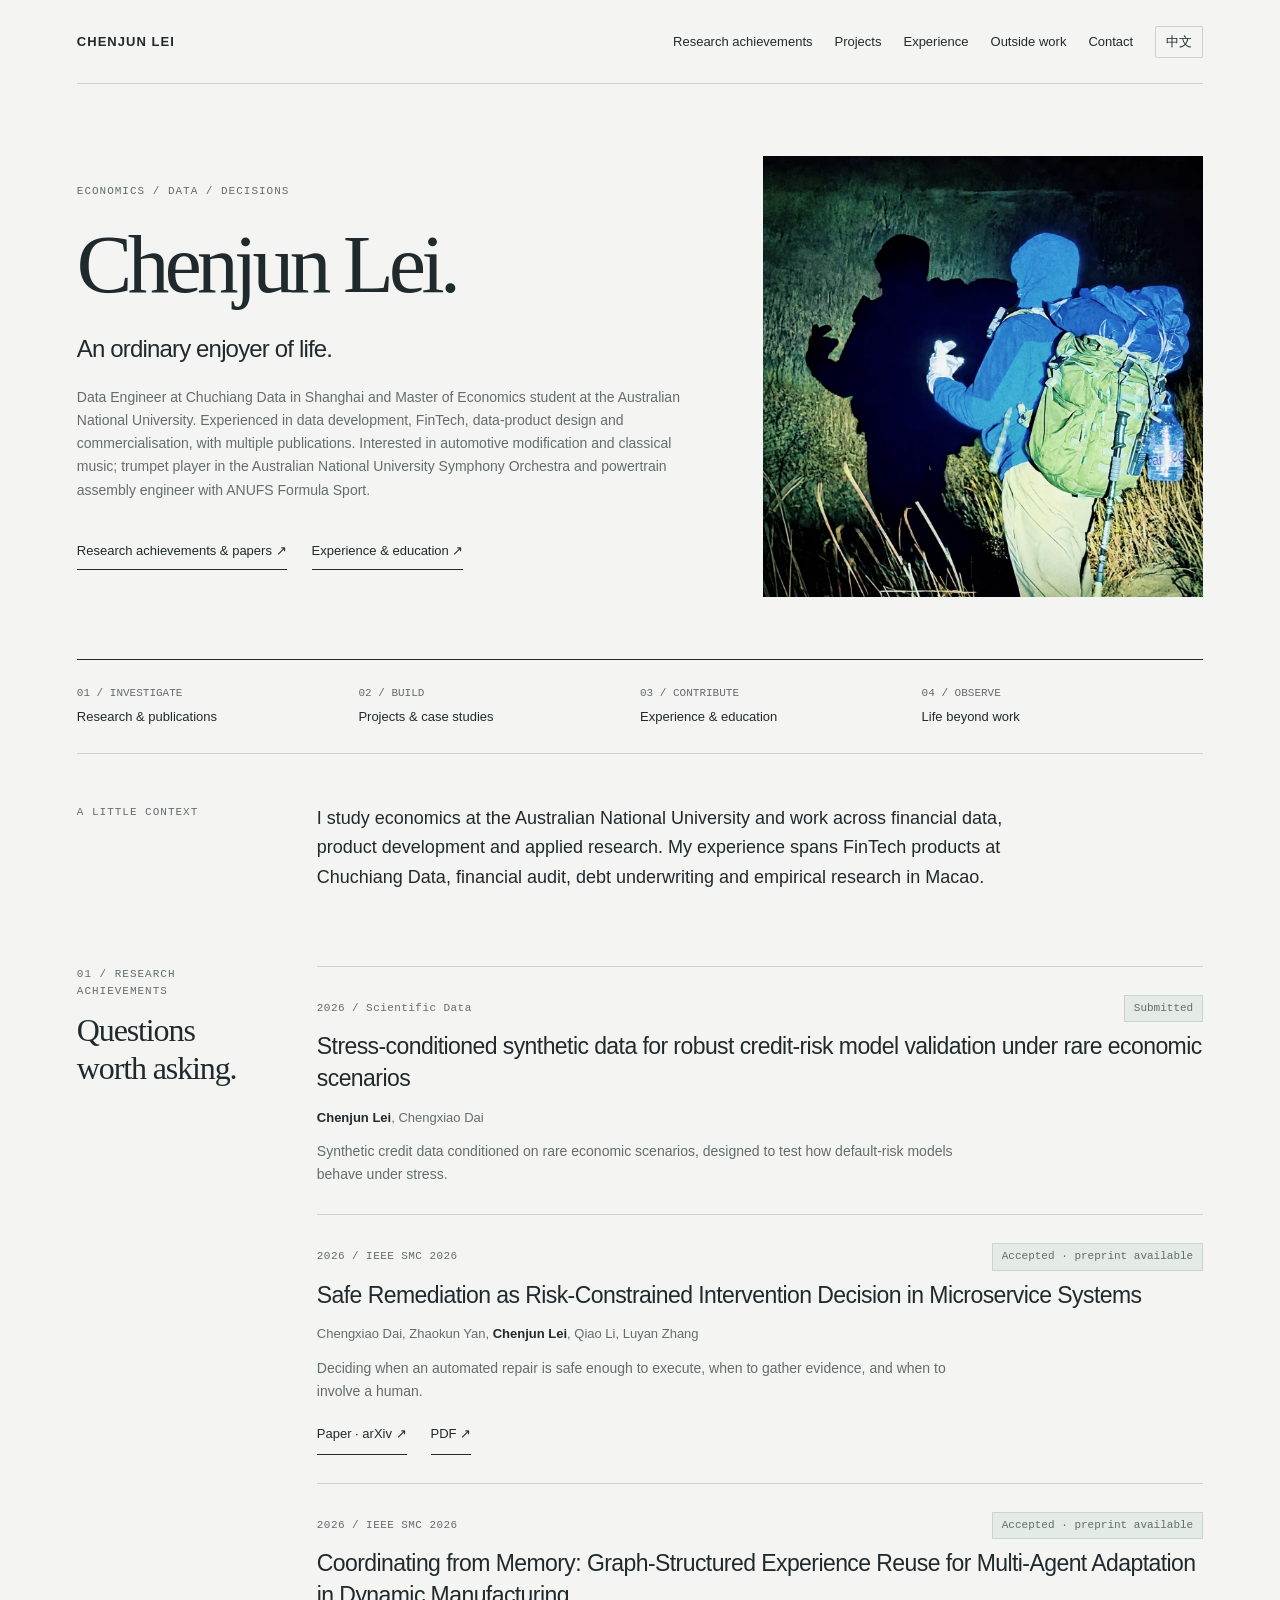
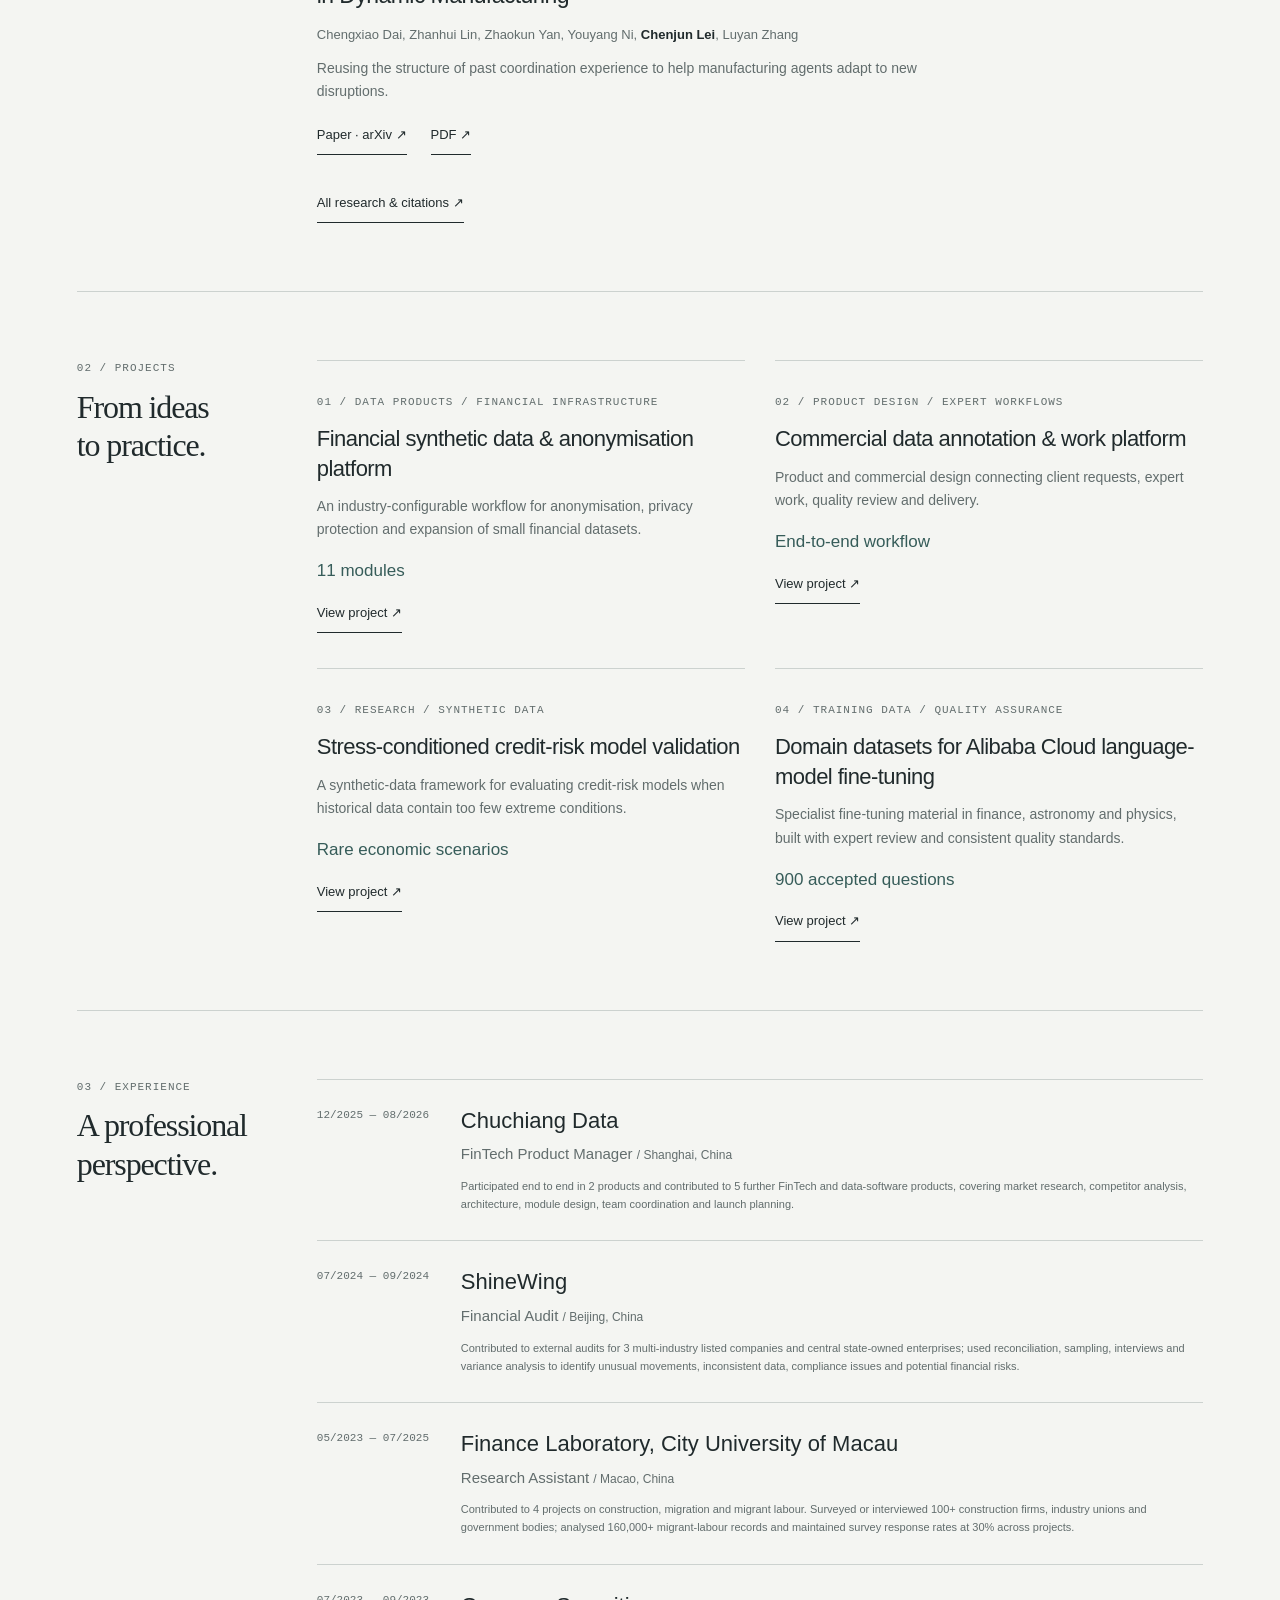
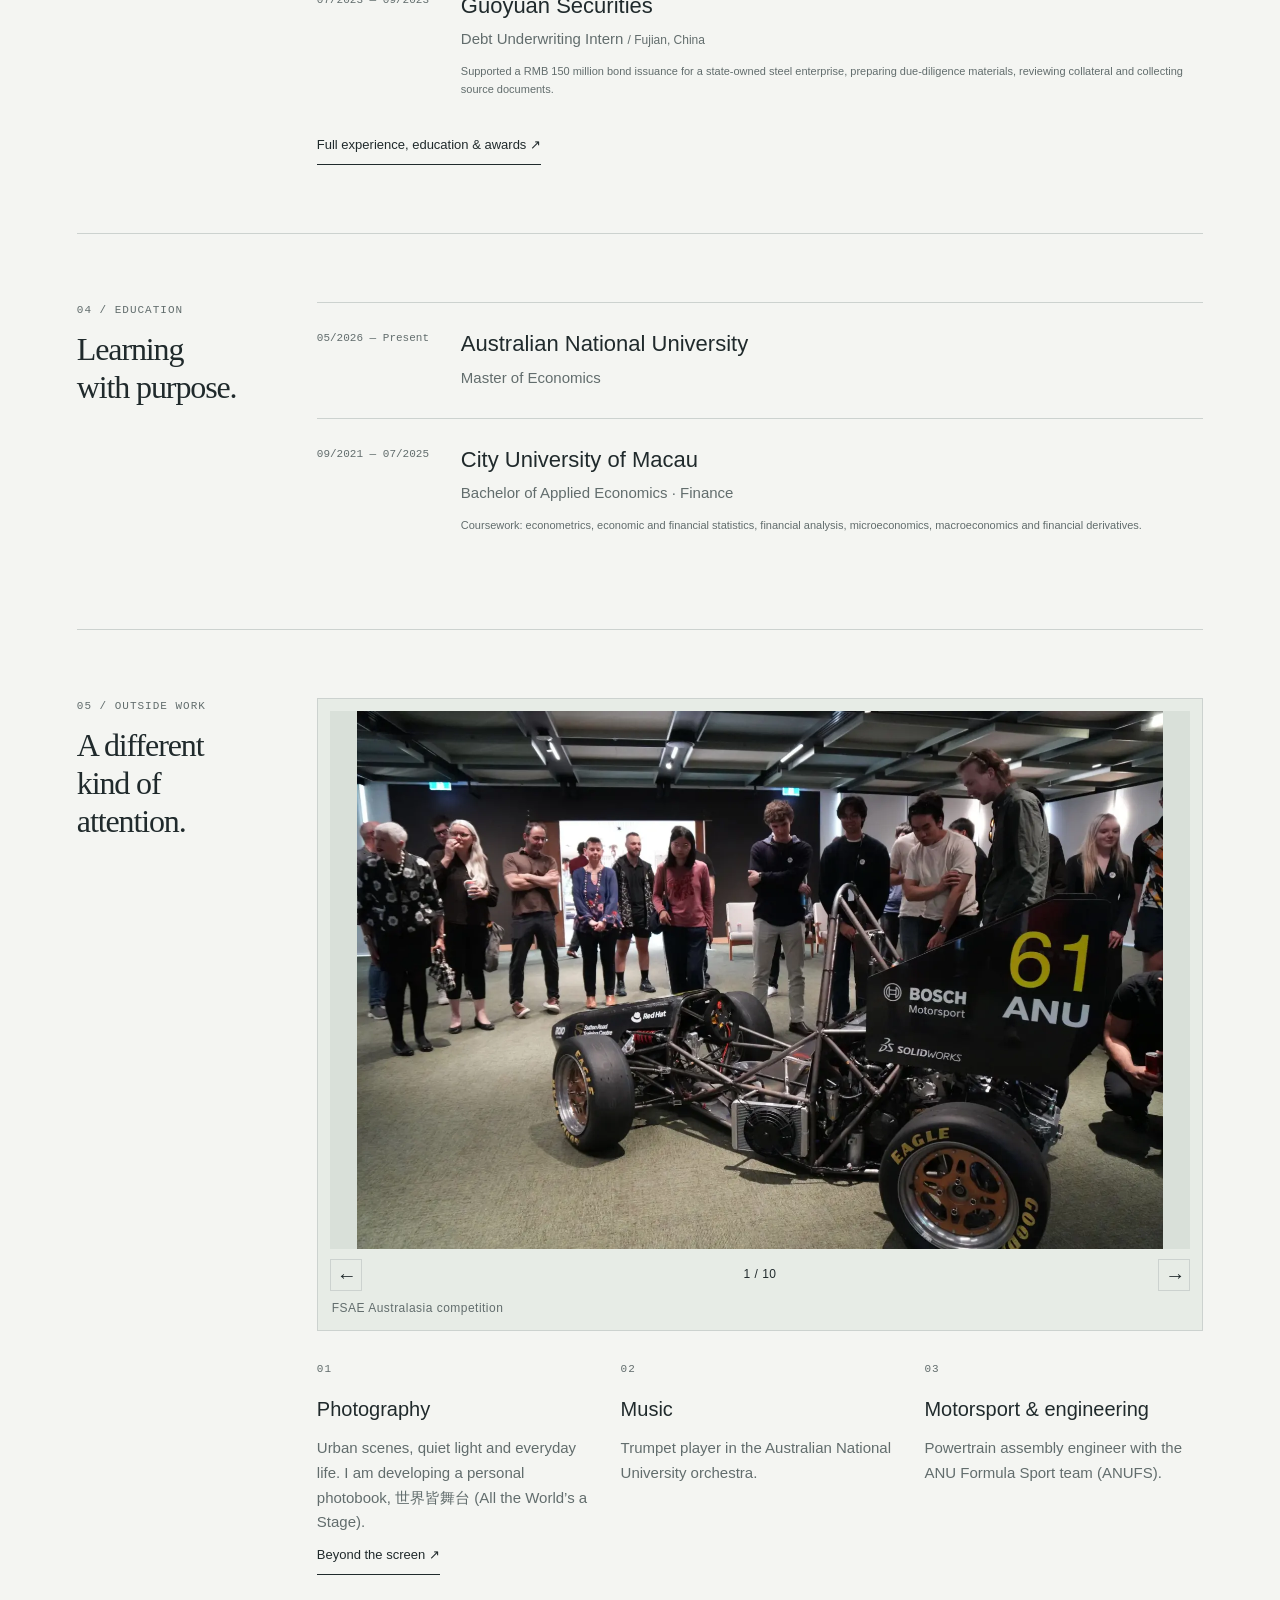
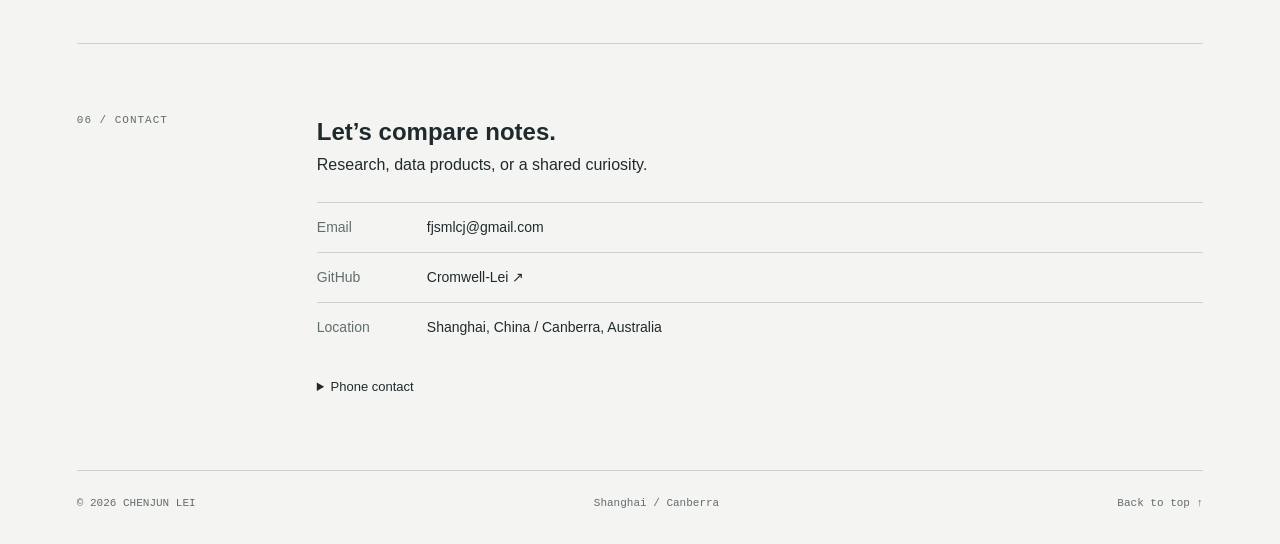
==== commit 66264afe: "Publish photography carousel with ten captions" ====
--- a/index.html
+++ b/index.html
@@ -6,4 +6,4 @@
 <link rel="icon" href="assets/icons/favicon.svg" type="image/svg+xml"><link rel="stylesheet" href="css/style.css?v=5"><script defer src="js/main.js?v=5"></script></head><body>
 <a class="skip-link" href="#main">Skip to content</a><header><a class="brand" href="./">CHENJUN LEI</a><nav aria-label="Main navigation"><a href="research.html">Research achievements</a><a href="projects.html">Projects</a><a href="experience.html">Experience</a><a href="photography.html">Outside work</a><a href="index.html#lei-contact">Contact</a><a class="language-switch" data-language-switch href="zh/" lang="zh-CN" hreflang="zh-CN" aria-label="切换至中文">中文</a></nav></header>
 <main id="main"><section class="hero" id="lei-top"><div><p class="kicker">Economics / Data / Decisions</p><h1>Chenjun Lei.</h1><p class="intro">An ordinary enjoyer of life.</p><p class="role">Data Engineer at Chuchiang Data in Shanghai and Master of Economics student at the Australian National University. Experienced in data development, FinTech, data-product design and commercialisation, with multiple publications. Interested in automotive modification and classical music; trumpet player in the Australian National University Symphony Orchestra and powertrain assembly engineer with ANUFS Formula Sport.</p><div class="hero-links"><a class="text-link" href="research.html">Research achievements & papers ↗</a><a class="text-link" href="experience.html">Experience & education ↗</a></div></div><figure class="hero-avatar"><img src="assets/images/lei-avatar.webp" alt="Night hiking in Canberra, with two hikers seen from behind under blue-green light." width="1254" height="1254"></figure></section><div class="index"><a href="#lei-research"><span>01 / INVESTIGATE</span>Research & publications</a><a href="#lei-projects"><span>02 / BUILD</span>Projects & case studies</a><a href="#lei-experience"><span>03 / CONTRIBUTE</span>Experience & education</a><a href="#lei-outside"><span>04 / OBSERVE</span>Life beyond work</a></div><section class="about-strip"><p class="kicker">A little context</p><p>I study economics at the Australian National University and work across financial data, product development and applied research. My experience spans FinTech products at Chuchiang Data, financial audit, debt underwriting and empirical research in Macao.</p></section><section class="chapter" id="lei-research"><div class="chapter-label"><p class="kicker">01 / Research achievements</p><h2>Questions<br>worth asking.</h2></div><div><article class="record publication" id="synstress"><div class="meta"><span>2026 / Scientific Data</span><span class="status">Submitted</span></div><h3 lang="en">Stress-conditioned synthetic data for robust credit-risk model validation under rare economic scenarios</h3><p class="authors"><strong>Chenjun Lei</strong>, Chengxiao Dai</p><p>Synthetic credit data conditioned on rare economic scenarios, designed to test how default-risk models behave under stress.</p></article><article class="record publication" id="safe-remediation"><div class="meta"><span>2026 / IEEE SMC 2026</span><span class="status">Accepted · preprint available</span></div><h3 lang="en"><a href="https://arxiv.org/abs/2607.20005">Safe Remediation as Risk-Constrained Intervention Decision in Microservice Systems</a></h3><p class="authors">Chengxiao Dai, Zhaokun Yan, <strong>Chenjun Lei</strong>, Qiao Li, Luyan Zhang</p><p>Deciding when an automated repair is safe enough to execute, when to gather evidence, and when to involve a human.</p><div class="paper-links"><a class="text-link" href="https://arxiv.org/abs/2607.20005">Paper · arXiv ↗</a><a class="text-link" href="https://arxiv.org/pdf/2607.20005">PDF ↗</a></div></article><article class="record publication" id="coordinating-memory"><div class="meta"><span>2026 / IEEE SMC 2026</span><span class="status">Accepted · preprint available</span></div><h3 lang="en"><a href="https://arxiv.org/abs/2607.19985">Coordinating from Memory: Graph-Structured Experience Reuse for Multi-Agent Adaptation in Dynamic Manufacturing</a></h3><p class="authors">Chengxiao Dai, Zhanhui Lin, Zhaokun Yan, Youyang Ni, <strong>Chenjun Lei</strong>, Luyan Zhang</p><p>Reusing the structure of past coordination experience to help manufacturing agents adapt to new disruptions.</p><div class="paper-links"><a class="text-link" href="https://arxiv.org/abs/2607.19985">Paper · arXiv ↗</a><a class="text-link" href="https://arxiv.org/pdf/2607.19985">PDF ↗</a></div></article><a class="text-link" href="research.html">All research & citations ↗</a></div></section><section class="chapter" id="lei-projects"><div class="chapter-label"><p class="kicker">02 / Projects</p><h2>From ideas<br>to practice.</h2></div><div><div class="project-grid"><article class="project"><p class="kicker">01 / Data products / Financial infrastructure</p><h3>Financial synthetic data &amp; anonymisation platform</h3><p>An industry-configurable workflow for anonymisation, privacy protection and expansion of small financial datasets.</p><p class="project-metric">11 modules</p><a class="text-link" href="projects.html#synthetic-platform">View project ↗</a></article><article class="project"><p class="kicker">02 / Product design / Expert workflows</p><h3>Commercial data annotation &amp; work platform</h3><p>Product and commercial design connecting client requests, expert work, quality review and delivery.</p><p class="project-metric">End-to-end workflow</p><a class="text-link" href="projects.html#annotation-platform">View project ↗</a></article><article class="project"><p class="kicker">03 / Research / Synthetic data</p><h3>Stress-conditioned credit-risk model validation</h3><p>A synthetic-data framework for evaluating credit-risk models when historical data contain too few extreme conditions.</p><p class="project-metric">Rare economic scenarios</p><a class="text-link" href="projects.html#credit-risk">View project ↗</a></article><article class="project"><p class="kicker">04 / Training data / Quality assurance</p><h3>Domain datasets for Alibaba Cloud language-model fine-tuning</h3><p>Specialist fine-tuning material in finance, astronomy and physics, built with expert review and consistent quality standards.</p><p class="project-metric">900 accepted questions</p><a class="text-link" href="projects.html#domain-datasets">View project ↗</a></article></div></div></section><section class="chapter" id="lei-experience"><div class="chapter-label"><p class="kicker">03 / Experience</p><h2>A professional<br>perspective.</h2></div><div><article class="job"><span class="job-date">12/2025 — 08/2026</span><div><h3>Chuchiang Data</h3><p>FinTech Product Manager <span class="job-location">/ Shanghai, China</span></p><p class="job-note">Participated end to end in 2 products and contributed to 5 further FinTech and data-software products, covering market research, competitor analysis, architecture, module design, team coordination and launch planning.</p></div></article><article class="job"><span class="job-date">07/2024 — 09/2024</span><div><h3>ShineWing</h3><p>Financial Audit <span class="job-location">/ Beijing, China</span></p><p class="job-note">Contributed to external audits for 3 multi-industry listed companies and central state-owned enterprises; used reconciliation, sampling, interviews and variance analysis to identify unusual movements, inconsistent data, compliance issues and potential financial risks.</p></div></article><article class="job"><span class="job-date">05/2023 — 07/2025</span><div><h3>Finance Laboratory, City University of Macau</h3><p>Research Assistant <span class="job-location">/ Macao, China</span></p><p class="job-note">Contributed to 4 projects on construction, migration and migrant labour. Surveyed or interviewed 100+ construction firms, industry unions and government bodies; analysed 160,000+ migrant-labour records and maintained survey response rates at 30% across projects.</p></div></article><article class="job"><span class="job-date">07/2023 — 09/2023</span><div><h3>Guoyuan Securities</h3><p>Debt Underwriting Intern <span class="job-location">/ Fujian, China</span></p><p class="job-note">Supported a RMB 150 million bond issuance for a state-owned steel enterprise, preparing due-diligence materials, reviewing collateral and collecting source documents.</p></div></article><a class="text-link" href="experience.html">Full experience, education & awards ↗</a></div></section><section class="chapter" id="lei-education"><div class="chapter-label"><p class="kicker">04 / Education</p><h2>Learning<br>with purpose.</h2></div><div><div class="job"><span class="job-date">05/2026 — Present</span><div><h3>Australian National University</h3><p>Master of Economics</p></div></div>
-    <div class="job"><span class="job-date">09/2021 — 07/2025</span><div><h3>City University of Macau</h3><p>Bachelor of Applied Economics · Finance</p><p class="job-note">Coursework: econometrics, economic and financial statistics, financial analysis, microeconomics, macroeconomics and financial derivatives.</p></div></div></div></section><section class="chapter" id="lei-outside"><div class="chapter-label"><p class="kicker">05 / Outside work</p><h2>A different<br>kind of attention.</h2></div><div><section class="photo-carousel" data-carousel aria-label="Photography carousel"><div class="carousel-viewport"><figure class="carousel-slide" data-carousel-slide data-caption="Photobook cover · 世界皆舞台"><img src="assets/images/world-stage-cover.webp" alt="Photobook cover: a Canberra lakeside photograph with the handwritten title 世界皆舞台 and a small Hatsune Miku illustration." width="1536" height="1024" loading="lazy"></figure></div><div class="carousel-controls"><button type="button" data-carousel-prev aria-label="Previous photograph" disabled>←</button><p class="carousel-count" data-carousel-count aria-live="polite">1 / 1</p><button type="button" data-carousel-next aria-label="Next photograph" disabled>→</button></div><p class="carousel-caption" data-carousel-caption>Photobook cover · 世界皆舞台</p></section><div class="interest-notes"><article><p class="kicker">01</p><h3>Photography</h3><p>Urban scenes, quiet light and everyday life. I am developing a personal photobook, 世界皆舞台 (All the World’s a Stage).</p></article><article><p class="kicker">02</p><h3>Music</h3><p>Trumpet player in the Australian National University orchestra.</p></article><article><p class="kicker">03</p><h3>Motorsport & engineering</h3><p>Powertrain assembly engineer with the ANU Formula Sport team (ANUFS).</p></article></div><a class="text-link" href="photography.html">Beyond the screen ↗</a></div></section><section class="chapter" id="lei-contact"><div class="chapter-label"><p class="kicker">06 / Contact</p></div><div><h2>Let’s compare notes.</h2><p>Research, data products, or a shared curiosity.</p><dl class="contact-list"><div><dt>Email</dt><dd><a href="mailto:fjsmlcj@gmail.com">fjsmlcj@gmail.com</a></dd></div><div><dt>GitHub</dt><dd><a href="https://github.com/Cromwell-Lei">Cromwell-Lei ↗</a></dd></div><div><dt>Location</dt><dd>Shanghai, China / Canberra, Australia</dd></div></dl><details class="phone-details"><summary>Phone contact</summary><p><a href="tel:+8619168655714">+86 19168655714</a> · <a href="tel:+61458020537">+61 458020537</a></p></details></div></section></main><footer><p>© <span data-year>2026</span> CHENJUN LEI</p><p>Shanghai / Canberra</p><a href="#main">Back to top ↑</a></footer></body></html>+    <div class="job"><span class="job-date">09/2021 — 07/2025</span><div><h3>City University of Macau</h3><p>Bachelor of Applied Economics · Finance</p><p class="job-note">Coursework: econometrics, economic and financial statistics, financial analysis, microeconomics, macroeconomics and financial derivatives.</p></div></div></div></section><section class="chapter" id="lei-outside"><div class="chapter-label"><p class="kicker">05 / Outside work</p><h2>A different<br>kind of attention.</h2></div><div><section class="photo-carousel" data-carousel aria-label="Photography carousel"><div class="carousel-viewport"><figure class="carousel-slide" data-carousel-slide data-caption="FSAE Australasia competition"><img src="assets/photos/fsae-australasia.webp" alt="ANU Formula Sport race car at FSAE Australasia competition." loading="lazy"></figure><figure class="carousel-slide" data-carousel-slide data-caption="A bad day&#x27;s happy"><img src="assets/photos/a-bad-days-happy.webp" alt="A person resting on a swing under a bright blue sky." loading="lazy"></figure><figure class="carousel-slide" data-carousel-slide data-caption="YAMAHA YTR200DT"><img src="assets/photos/yamaha-ytr200dt.webp" alt="A YAMAHA YTR200DT trumpet." loading="lazy"></figure><figure class="carousel-slide" data-carousel-slide data-caption=""><img src="assets/photos/bicycle.webp" alt="A bicycle resting beneath yellow autumn trees." loading="lazy"></figure><figure class="carousel-slide" data-carousel-slide data-caption="Taipei, Taiwan"><img src="assets/photos/taipei-taiwan.webp" alt="A Taiwan flag seen through an aeroplane window." loading="lazy"></figure><figure class="carousel-slide" data-carousel-slide data-caption="Sanming, China"><img src="assets/photos/sanming-china.webp" alt="A night street scene in Sanming, China." loading="lazy"></figure><figure class="carousel-slide" data-carousel-slide data-caption="Marina Bay, Singapore"><img src="assets/photos/marina-bay-singapore.webp" alt="Sunset over Marina Bay, Singapore." loading="lazy"></figure><figure class="carousel-slide" data-carousel-slide data-caption="Fuji, Japan"><img src="assets/photos/fuji-japan.webp" alt="A summit marker on Mount Fuji, Japan." loading="lazy"></figure><figure class="carousel-slide" data-carousel-slide data-caption="Canberra, Australia"><img src="assets/photos/canberra-australia.webp" alt="A bicycle beside Lake Burley Griffin in Canberra." loading="lazy"></figure><figure class="carousel-slide" data-carousel-slide data-caption="Someday in CityU Macau"><img src="assets/photos/cityu-macau.webp" alt="Late sunlight through a City University of Macau stairwell." loading="lazy"></figure></div><div class="carousel-controls"><button type="button" data-carousel-prev aria-label="Previous photograph">←</button><p class="carousel-count" data-carousel-count aria-live="polite">1 / 10</p><button type="button" data-carousel-next aria-label="Next photograph">→</button></div><p class="carousel-caption" data-carousel-caption>FSAE Australasia competition</p></section><div class="interest-notes"><article><p class="kicker">01</p><h3>Photography</h3><p>Urban scenes, quiet light and everyday life. I am developing a personal photobook, 世界皆舞台 (All the World’s a Stage).</p></article><article><p class="kicker">02</p><h3>Music</h3><p>Trumpet player in the Australian National University orchestra.</p></article><article><p class="kicker">03</p><h3>Motorsport & engineering</h3><p>Powertrain assembly engineer with the ANU Formula Sport team (ANUFS).</p></article></div><a class="text-link" href="photography.html">Beyond the screen ↗</a></div></section><section class="chapter" id="lei-contact"><div class="chapter-label"><p class="kicker">06 / Contact</p></div><div><h2>Let’s compare notes.</h2><p>Research, data products, or a shared curiosity.</p><dl class="contact-list"><div><dt>Email</dt><dd><a href="mailto:fjsmlcj@gmail.com">fjsmlcj@gmail.com</a></dd></div><div><dt>GitHub</dt><dd><a href="https://github.com/Cromwell-Lei">Cromwell-Lei ↗</a></dd></div><div><dt>Location</dt><dd>Shanghai, China / Canberra, Australia</dd></div></dl><details class="phone-details"><summary>Phone contact</summary><p><a href="tel:+8619168655714">+86 19168655714</a> · <a href="tel:+61458020537">+61 458020537</a></p></details></div></section></main><footer><p>© <span data-year>2026</span> CHENJUN LEI</p><p>Shanghai / Canberra</p><a href="#main">Back to top ↑</a></footer></body></html>
--- a/css/style.css
+++ b/css/style.css
@@ -1055,8 +1055,9 @@
 body .photo-carousel{margin:0 0 30px;border:1px solid var(--rule);padding:12px;background:#e7ece6}
 body .carousel-viewport{position:relative;overflow:hidden;background:#d9e0d9}
 body .carousel-slide{display:none;margin:0}
+body .photo-carousel:not(.is-ready) .carousel-slide:first-child{display:block}
 body .carousel-slide.is-active{display:block}
-body .carousel-slide img{display:block;width:100%;height:auto;aspect-ratio:3/2;object-fit:cover}
+body .carousel-slide img{display:block;width:100%;height:clamp(310px,42vw,560px);object-fit:contain;margin:auto}
 body .carousel-controls{display:flex;align-items:center;justify-content:space-between;margin-top:10px}
 body .carousel-controls button{display:grid;place-items:center;width:32px;height:32px;border:1px solid var(--rule);background:transparent;color:var(--ink);font:20px/1 Arial,sans-serif;cursor:pointer}
 body .carousel-controls button:disabled{opacity:.35;cursor:not-allowed}
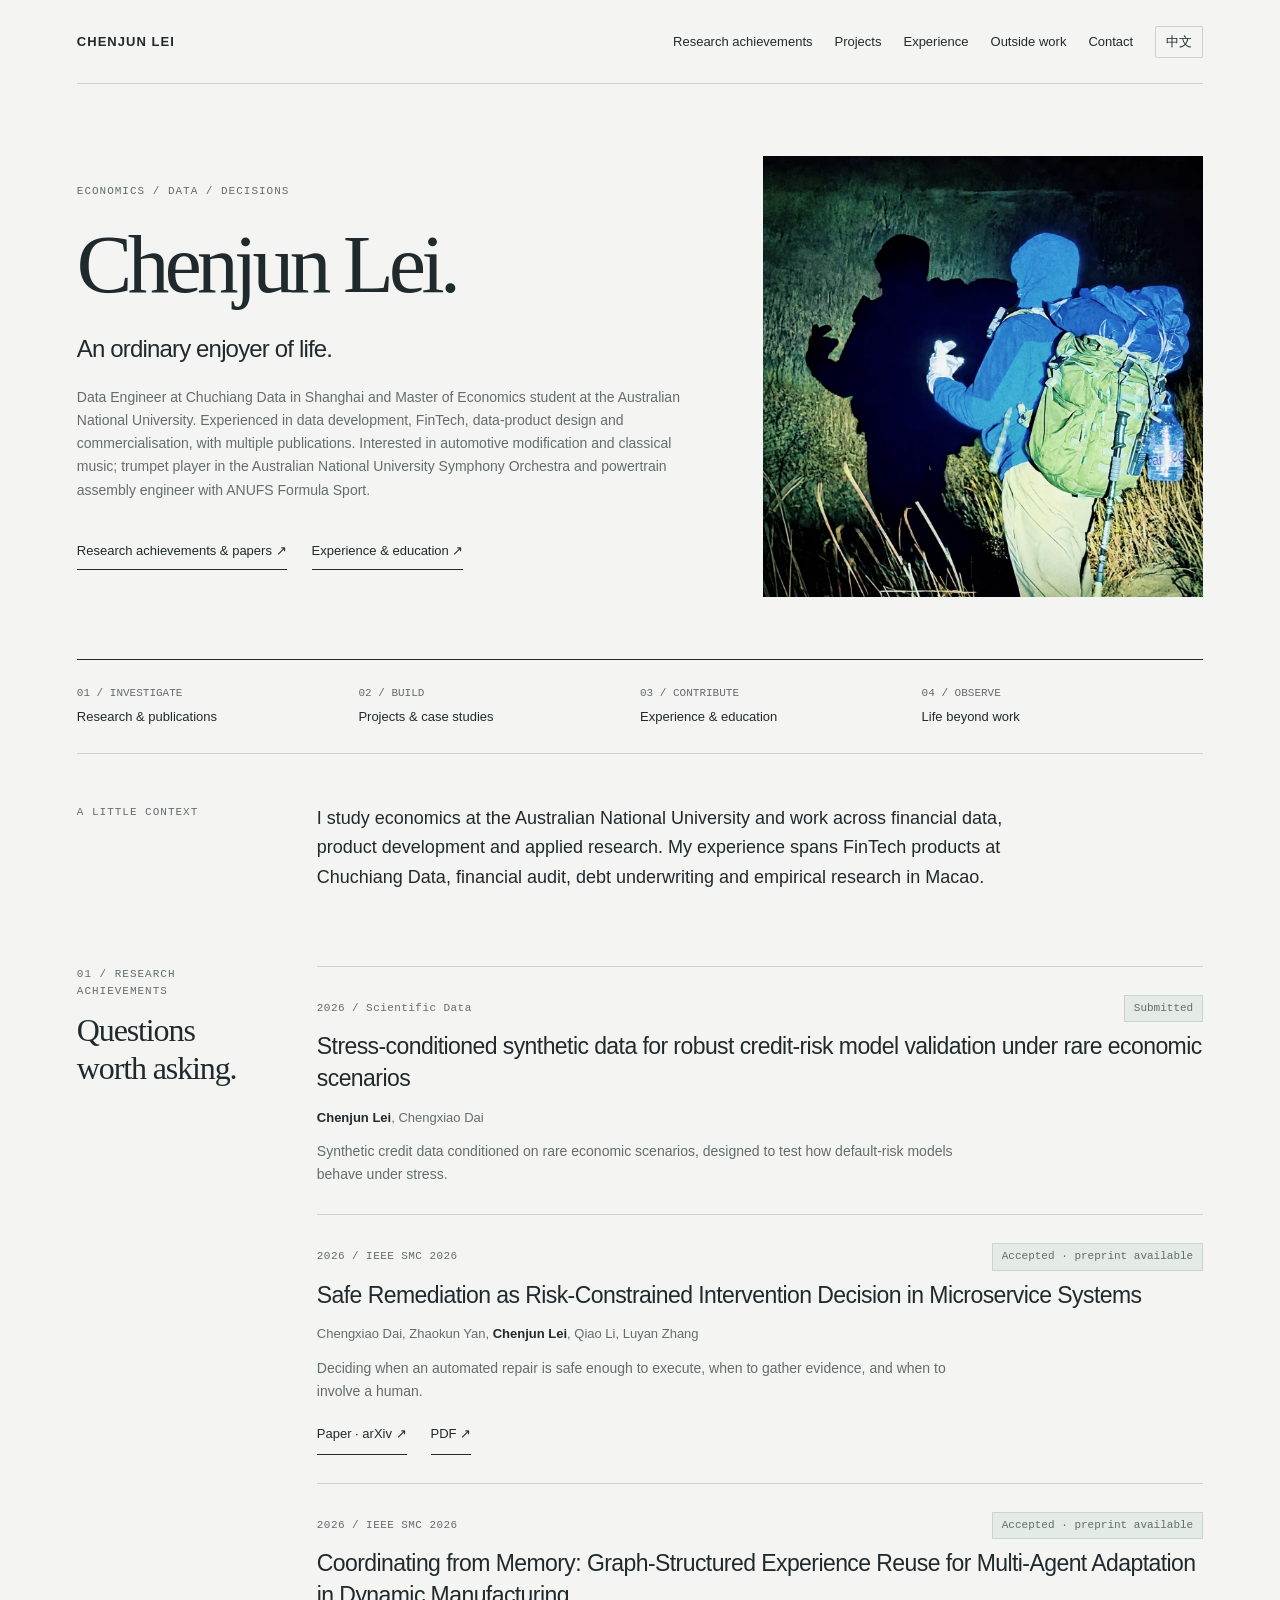
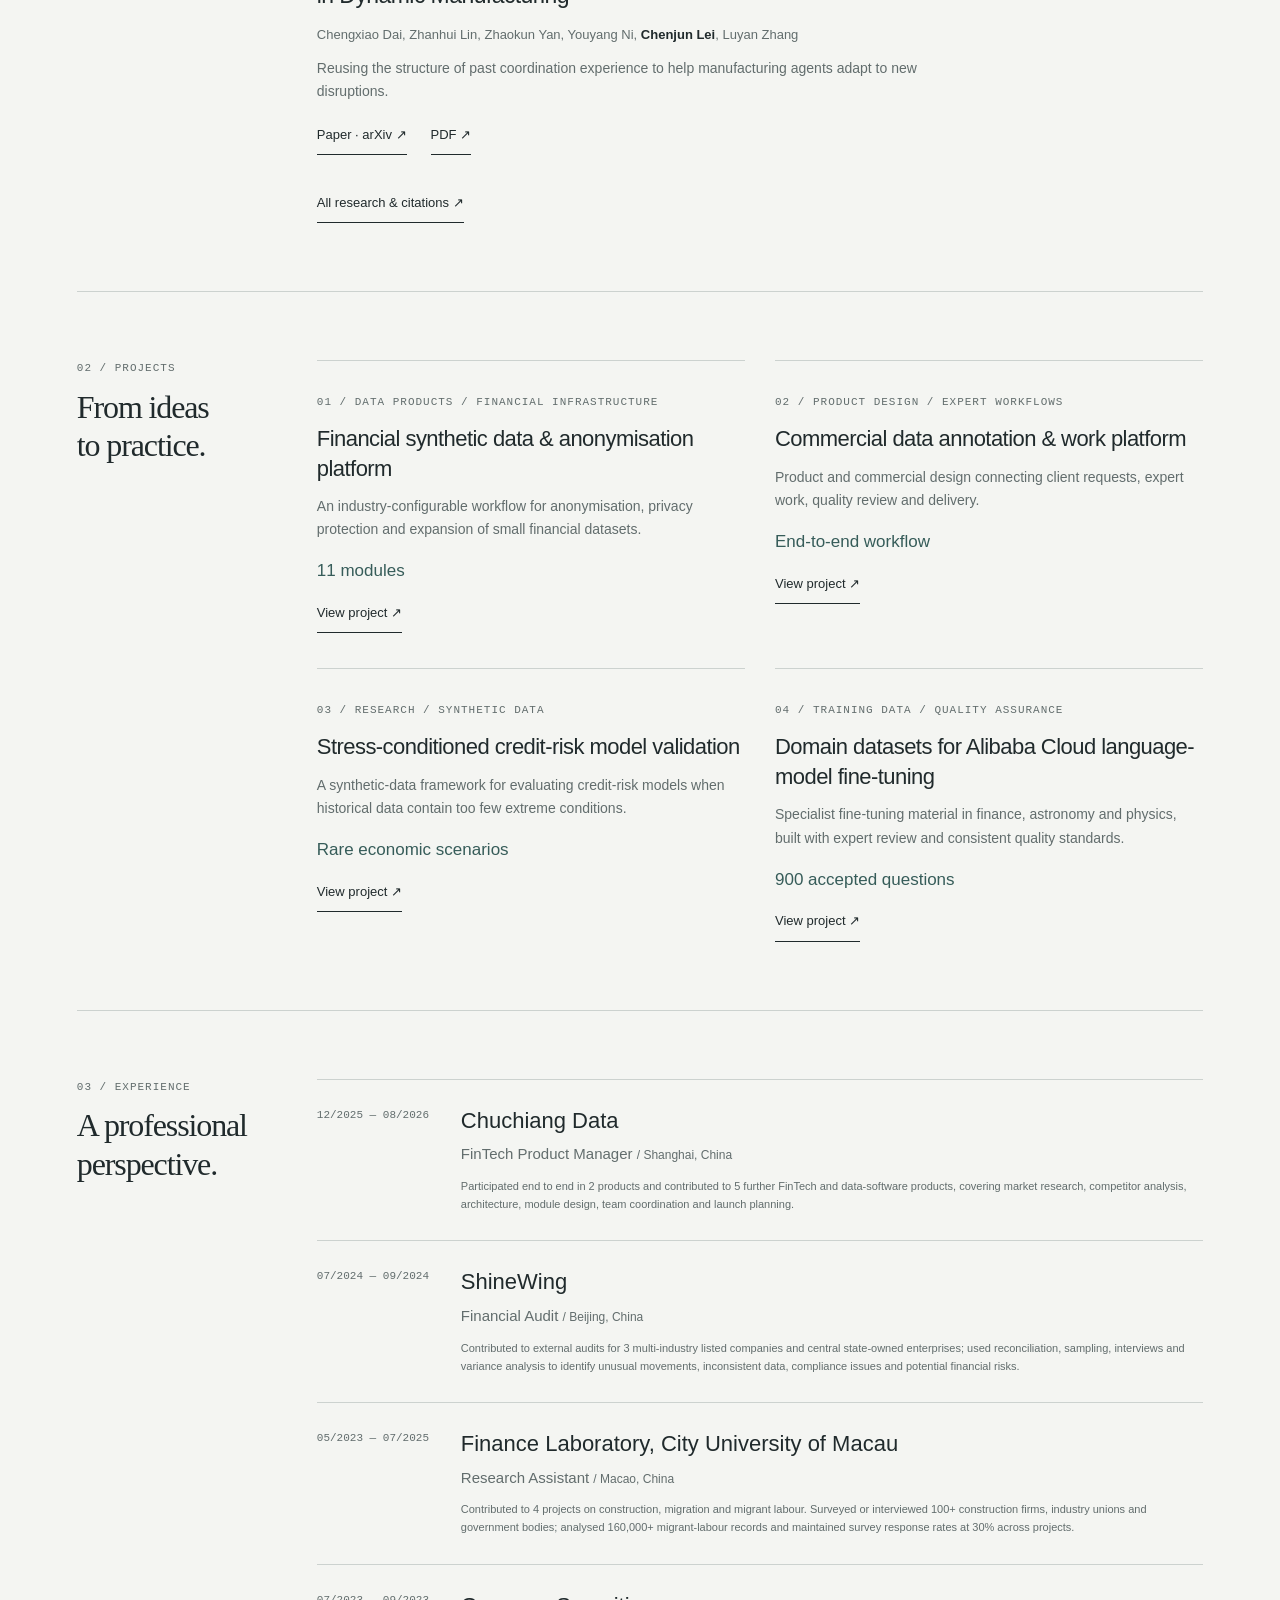
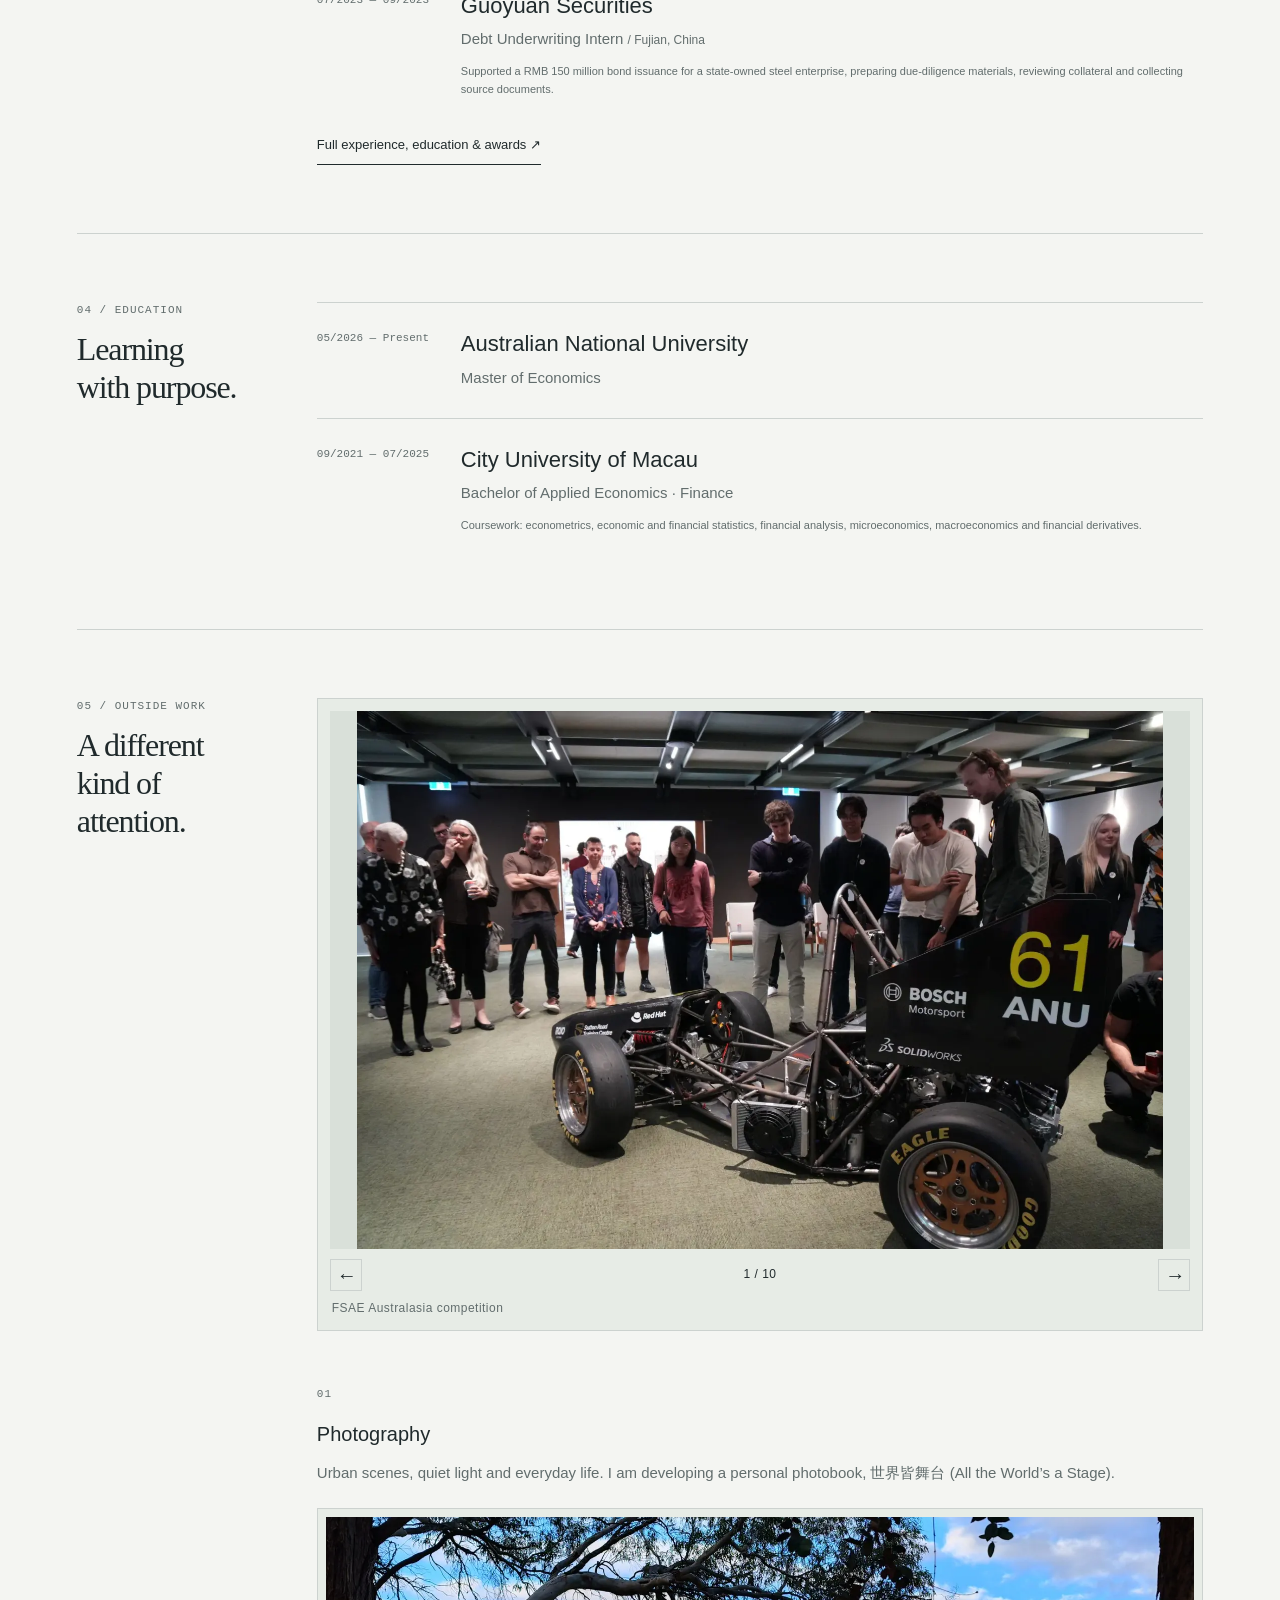
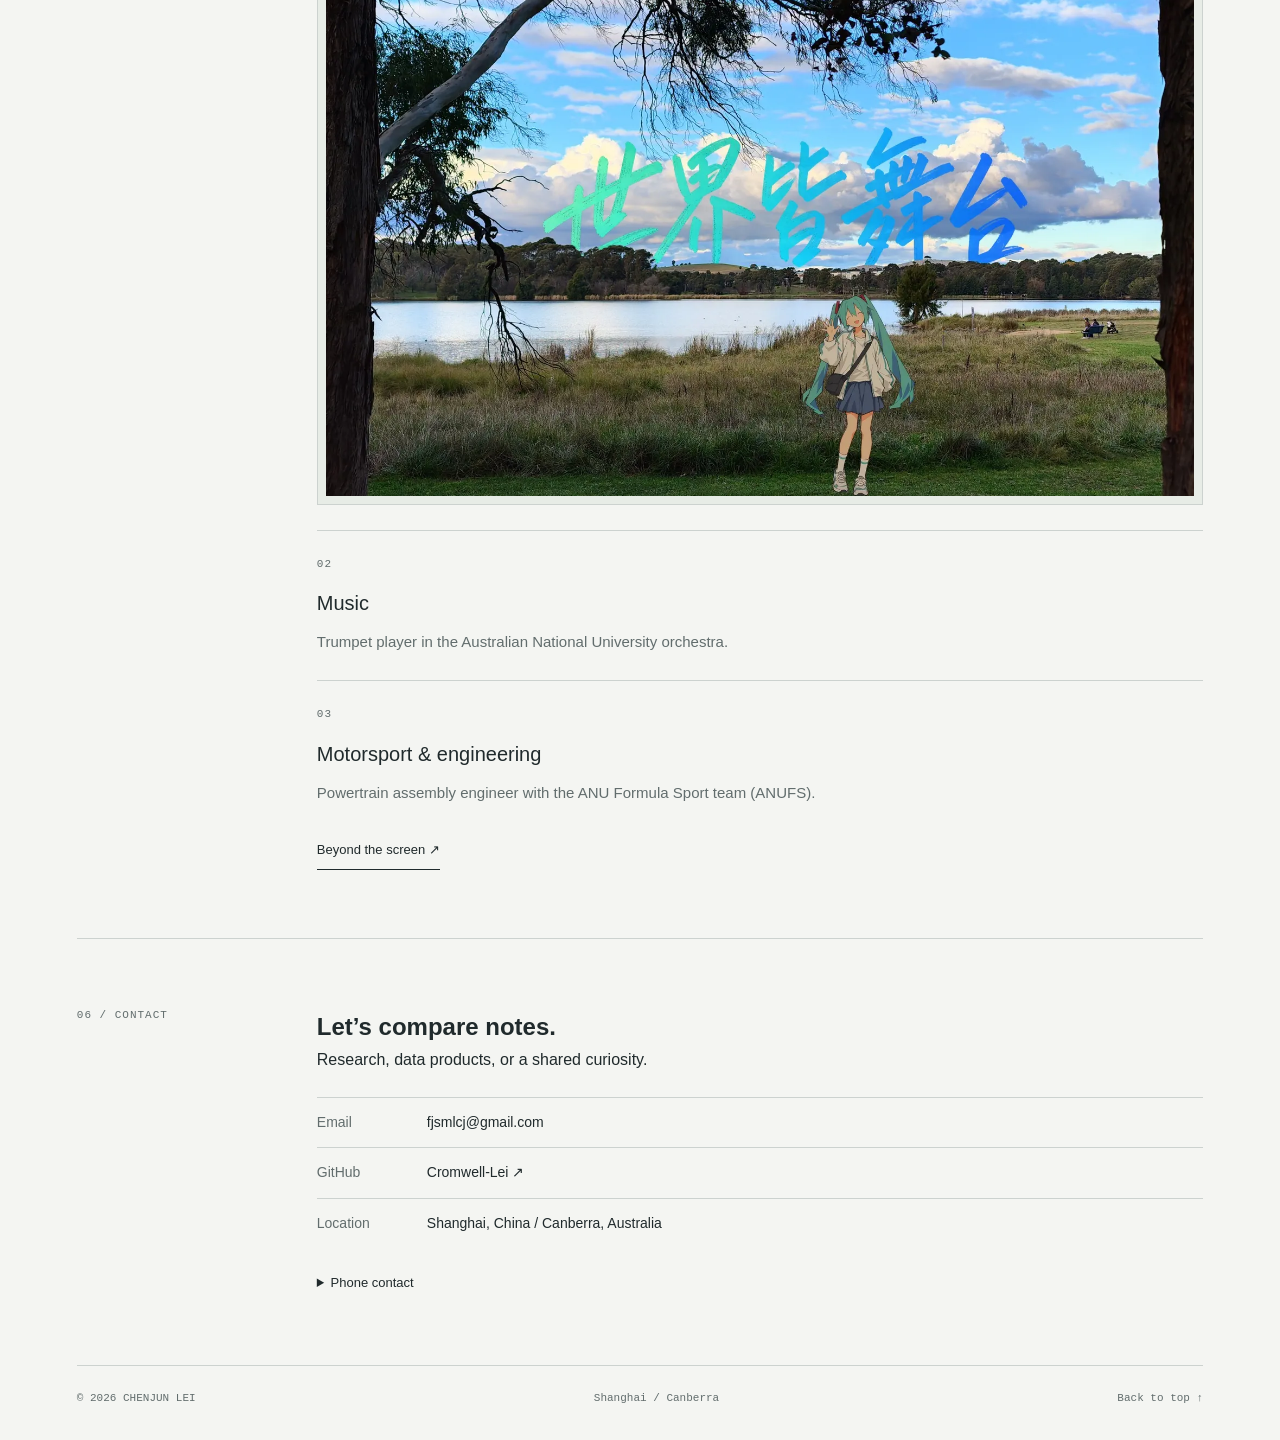
==== commit f77b251f: "Add photobook cover and stack interest modules" ====
--- a/index.html
+++ b/index.html
@@ -6,4 +6,4 @@
 <link rel="icon" href="assets/icons/favicon.svg" type="image/svg+xml"><link rel="stylesheet" href="css/style.css?v=5"><script defer src="js/main.js?v=5"></script></head><body>
 <a class="skip-link" href="#main">Skip to content</a><header><a class="brand" href="./">CHENJUN LEI</a><nav aria-label="Main navigation"><a href="research.html">Research achievements</a><a href="projects.html">Projects</a><a href="experience.html">Experience</a><a href="photography.html">Outside work</a><a href="index.html#lei-contact">Contact</a><a class="language-switch" data-language-switch href="zh/" lang="zh-CN" hreflang="zh-CN" aria-label="切换至中文">中文</a></nav></header>
 <main id="main"><section class="hero" id="lei-top"><div><p class="kicker">Economics / Data / Decisions</p><h1>Chenjun Lei.</h1><p class="intro">An ordinary enjoyer of life.</p><p class="role">Data Engineer at Chuchiang Data in Shanghai and Master of Economics student at the Australian National University. Experienced in data development, FinTech, data-product design and commercialisation, with multiple publications. Interested in automotive modification and classical music; trumpet player in the Australian National University Symphony Orchestra and powertrain assembly engineer with ANUFS Formula Sport.</p><div class="hero-links"><a class="text-link" href="research.html">Research achievements & papers ↗</a><a class="text-link" href="experience.html">Experience & education ↗</a></div></div><figure class="hero-avatar"><img src="assets/images/lei-avatar.webp" alt="Night hiking in Canberra, with two hikers seen from behind under blue-green light." width="1254" height="1254"></figure></section><div class="index"><a href="#lei-research"><span>01 / INVESTIGATE</span>Research & publications</a><a href="#lei-projects"><span>02 / BUILD</span>Projects & case studies</a><a href="#lei-experience"><span>03 / CONTRIBUTE</span>Experience & education</a><a href="#lei-outside"><span>04 / OBSERVE</span>Life beyond work</a></div><section class="about-strip"><p class="kicker">A little context</p><p>I study economics at the Australian National University and work across financial data, product development and applied research. My experience spans FinTech products at Chuchiang Data, financial audit, debt underwriting and empirical research in Macao.</p></section><section class="chapter" id="lei-research"><div class="chapter-label"><p class="kicker">01 / Research achievements</p><h2>Questions<br>worth asking.</h2></div><div><article class="record publication" id="synstress"><div class="meta"><span>2026 / Scientific Data</span><span class="status">Submitted</span></div><h3 lang="en">Stress-conditioned synthetic data for robust credit-risk model validation under rare economic scenarios</h3><p class="authors"><strong>Chenjun Lei</strong>, Chengxiao Dai</p><p>Synthetic credit data conditioned on rare economic scenarios, designed to test how default-risk models behave under stress.</p></article><article class="record publication" id="safe-remediation"><div class="meta"><span>2026 / IEEE SMC 2026</span><span class="status">Accepted · preprint available</span></div><h3 lang="en"><a href="https://arxiv.org/abs/2607.20005">Safe Remediation as Risk-Constrained Intervention Decision in Microservice Systems</a></h3><p class="authors">Chengxiao Dai, Zhaokun Yan, <strong>Chenjun Lei</strong>, Qiao Li, Luyan Zhang</p><p>Deciding when an automated repair is safe enough to execute, when to gather evidence, and when to involve a human.</p><div class="paper-links"><a class="text-link" href="https://arxiv.org/abs/2607.20005">Paper · arXiv ↗</a><a class="text-link" href="https://arxiv.org/pdf/2607.20005">PDF ↗</a></div></article><article class="record publication" id="coordinating-memory"><div class="meta"><span>2026 / IEEE SMC 2026</span><span class="status">Accepted · preprint available</span></div><h3 lang="en"><a href="https://arxiv.org/abs/2607.19985">Coordinating from Memory: Graph-Structured Experience Reuse for Multi-Agent Adaptation in Dynamic Manufacturing</a></h3><p class="authors">Chengxiao Dai, Zhanhui Lin, Zhaokun Yan, Youyang Ni, <strong>Chenjun Lei</strong>, Luyan Zhang</p><p>Reusing the structure of past coordination experience to help manufacturing agents adapt to new disruptions.</p><div class="paper-links"><a class="text-link" href="https://arxiv.org/abs/2607.19985">Paper · arXiv ↗</a><a class="text-link" href="https://arxiv.org/pdf/2607.19985">PDF ↗</a></div></article><a class="text-link" href="research.html">All research & citations ↗</a></div></section><section class="chapter" id="lei-projects"><div class="chapter-label"><p class="kicker">02 / Projects</p><h2>From ideas<br>to practice.</h2></div><div><div class="project-grid"><article class="project"><p class="kicker">01 / Data products / Financial infrastructure</p><h3>Financial synthetic data &amp; anonymisation platform</h3><p>An industry-configurable workflow for anonymisation, privacy protection and expansion of small financial datasets.</p><p class="project-metric">11 modules</p><a class="text-link" href="projects.html#synthetic-platform">View project ↗</a></article><article class="project"><p class="kicker">02 / Product design / Expert workflows</p><h3>Commercial data annotation &amp; work platform</h3><p>Product and commercial design connecting client requests, expert work, quality review and delivery.</p><p class="project-metric">End-to-end workflow</p><a class="text-link" href="projects.html#annotation-platform">View project ↗</a></article><article class="project"><p class="kicker">03 / Research / Synthetic data</p><h3>Stress-conditioned credit-risk model validation</h3><p>A synthetic-data framework for evaluating credit-risk models when historical data contain too few extreme conditions.</p><p class="project-metric">Rare economic scenarios</p><a class="text-link" href="projects.html#credit-risk">View project ↗</a></article><article class="project"><p class="kicker">04 / Training data / Quality assurance</p><h3>Domain datasets for Alibaba Cloud language-model fine-tuning</h3><p>Specialist fine-tuning material in finance, astronomy and physics, built with expert review and consistent quality standards.</p><p class="project-metric">900 accepted questions</p><a class="text-link" href="projects.html#domain-datasets">View project ↗</a></article></div></div></section><section class="chapter" id="lei-experience"><div class="chapter-label"><p class="kicker">03 / Experience</p><h2>A professional<br>perspective.</h2></div><div><article class="job"><span class="job-date">12/2025 — 08/2026</span><div><h3>Chuchiang Data</h3><p>FinTech Product Manager <span class="job-location">/ Shanghai, China</span></p><p class="job-note">Participated end to end in 2 products and contributed to 5 further FinTech and data-software products, covering market research, competitor analysis, architecture, module design, team coordination and launch planning.</p></div></article><article class="job"><span class="job-date">07/2024 — 09/2024</span><div><h3>ShineWing</h3><p>Financial Audit <span class="job-location">/ Beijing, China</span></p><p class="job-note">Contributed to external audits for 3 multi-industry listed companies and central state-owned enterprises; used reconciliation, sampling, interviews and variance analysis to identify unusual movements, inconsistent data, compliance issues and potential financial risks.</p></div></article><article class="job"><span class="job-date">05/2023 — 07/2025</span><div><h3>Finance Laboratory, City University of Macau</h3><p>Research Assistant <span class="job-location">/ Macao, China</span></p><p class="job-note">Contributed to 4 projects on construction, migration and migrant labour. Surveyed or interviewed 100+ construction firms, industry unions and government bodies; analysed 160,000+ migrant-labour records and maintained survey response rates at 30% across projects.</p></div></article><article class="job"><span class="job-date">07/2023 — 09/2023</span><div><h3>Guoyuan Securities</h3><p>Debt Underwriting Intern <span class="job-location">/ Fujian, China</span></p><p class="job-note">Supported a RMB 150 million bond issuance for a state-owned steel enterprise, preparing due-diligence materials, reviewing collateral and collecting source documents.</p></div></article><a class="text-link" href="experience.html">Full experience, education & awards ↗</a></div></section><section class="chapter" id="lei-education"><div class="chapter-label"><p class="kicker">04 / Education</p><h2>Learning<br>with purpose.</h2></div><div><div class="job"><span class="job-date">05/2026 — Present</span><div><h3>Australian National University</h3><p>Master of Economics</p></div></div>
-    <div class="job"><span class="job-date">09/2021 — 07/2025</span><div><h3>City University of Macau</h3><p>Bachelor of Applied Economics · Finance</p><p class="job-note">Coursework: econometrics, economic and financial statistics, financial analysis, microeconomics, macroeconomics and financial derivatives.</p></div></div></div></section><section class="chapter" id="lei-outside"><div class="chapter-label"><p class="kicker">05 / Outside work</p><h2>A different<br>kind of attention.</h2></div><div><section class="photo-carousel" data-carousel aria-label="Photography carousel"><div class="carousel-viewport"><figure class="carousel-slide" data-carousel-slide data-caption="FSAE Australasia competition"><img src="assets/photos/fsae-australasia.webp" alt="ANU Formula Sport race car at FSAE Australasia competition." loading="lazy"></figure><figure class="carousel-slide" data-carousel-slide data-caption="A bad day&#x27;s happy"><img src="assets/photos/a-bad-days-happy.webp" alt="A person resting on a swing under a bright blue sky." loading="lazy"></figure><figure class="carousel-slide" data-carousel-slide data-caption="YAMAHA YTR200DT"><img src="assets/photos/yamaha-ytr200dt.webp" alt="A YAMAHA YTR200DT trumpet." loading="lazy"></figure><figure class="carousel-slide" data-carousel-slide data-caption=""><img src="assets/photos/bicycle.webp" alt="A bicycle resting beneath yellow autumn trees." loading="lazy"></figure><figure class="carousel-slide" data-carousel-slide data-caption="Taipei, Taiwan"><img src="assets/photos/taipei-taiwan.webp" alt="A Taiwan flag seen through an aeroplane window." loading="lazy"></figure><figure class="carousel-slide" data-carousel-slide data-caption="Sanming, China"><img src="assets/photos/sanming-china.webp" alt="A night street scene in Sanming, China." loading="lazy"></figure><figure class="carousel-slide" data-carousel-slide data-caption="Marina Bay, Singapore"><img src="assets/photos/marina-bay-singapore.webp" alt="Sunset over Marina Bay, Singapore." loading="lazy"></figure><figure class="carousel-slide" data-carousel-slide data-caption="Fuji, Japan"><img src="assets/photos/fuji-japan.webp" alt="A summit marker on Mount Fuji, Japan." loading="lazy"></figure><figure class="carousel-slide" data-carousel-slide data-caption="Canberra, Australia"><img src="assets/photos/canberra-australia.webp" alt="A bicycle beside Lake Burley Griffin in Canberra." loading="lazy"></figure><figure class="carousel-slide" data-carousel-slide data-caption="Someday in CityU Macau"><img src="assets/photos/cityu-macau.webp" alt="Late sunlight through a City University of Macau stairwell." loading="lazy"></figure></div><div class="carousel-controls"><button type="button" data-carousel-prev aria-label="Previous photograph">←</button><p class="carousel-count" data-carousel-count aria-live="polite">1 / 10</p><button type="button" data-carousel-next aria-label="Next photograph">→</button></div><p class="carousel-caption" data-carousel-caption>FSAE Australasia competition</p></section><div class="interest-notes"><article><p class="kicker">01</p><h3>Photography</h3><p>Urban scenes, quiet light and everyday life. I am developing a personal photobook, 世界皆舞台 (All the World’s a Stage).</p></article><article><p class="kicker">02</p><h3>Music</h3><p>Trumpet player in the Australian National University orchestra.</p></article><article><p class="kicker">03</p><h3>Motorsport & engineering</h3><p>Powertrain assembly engineer with the ANU Formula Sport team (ANUFS).</p></article></div><a class="text-link" href="photography.html">Beyond the screen ↗</a></div></section><section class="chapter" id="lei-contact"><div class="chapter-label"><p class="kicker">06 / Contact</p></div><div><h2>Let’s compare notes.</h2><p>Research, data products, or a shared curiosity.</p><dl class="contact-list"><div><dt>Email</dt><dd><a href="mailto:fjsmlcj@gmail.com">fjsmlcj@gmail.com</a></dd></div><div><dt>GitHub</dt><dd><a href="https://github.com/Cromwell-Lei">Cromwell-Lei ↗</a></dd></div><div><dt>Location</dt><dd>Shanghai, China / Canberra, Australia</dd></div></dl><details class="phone-details"><summary>Phone contact</summary><p><a href="tel:+8619168655714">+86 19168655714</a> · <a href="tel:+61458020537">+61 458020537</a></p></details></div></section></main><footer><p>© <span data-year>2026</span> CHENJUN LEI</p><p>Shanghai / Canberra</p><a href="#main">Back to top ↑</a></footer></body></html>+    <div class="job"><span class="job-date">09/2021 — 07/2025</span><div><h3>City University of Macau</h3><p>Bachelor of Applied Economics · Finance</p><p class="job-note">Coursework: econometrics, economic and financial statistics, financial analysis, microeconomics, macroeconomics and financial derivatives.</p></div></div></div></section><section class="chapter" id="lei-outside"><div class="chapter-label"><p class="kicker">05 / Outside work</p><h2>A different<br>kind of attention.</h2></div><div><section class="photo-carousel" data-carousel aria-label="Photography carousel"><div class="carousel-viewport"><figure class="carousel-slide" data-carousel-slide data-caption="FSAE Australasia competition"><img src="assets/photos/fsae-australasia.webp" alt="ANU Formula Sport race car at FSAE Australasia competition." loading="lazy"></figure><figure class="carousel-slide" data-carousel-slide data-caption="A bad day&#x27;s happy"><img src="assets/photos/a-bad-days-happy.webp" alt="A person resting on a swing under a bright blue sky." loading="lazy"></figure><figure class="carousel-slide" data-carousel-slide data-caption="YAMAHA YTR200DT"><img src="assets/photos/yamaha-ytr200dt.webp" alt="A YAMAHA YTR200DT trumpet." loading="lazy"></figure><figure class="carousel-slide" data-carousel-slide data-caption=""><img src="assets/photos/bicycle.webp" alt="A bicycle resting beneath yellow autumn trees." loading="lazy"></figure><figure class="carousel-slide" data-carousel-slide data-caption="Taipei, Taiwan"><img src="assets/photos/taipei-taiwan.webp" alt="A Taiwan flag seen through an aeroplane window." loading="lazy"></figure><figure class="carousel-slide" data-carousel-slide data-caption="Sanming, China"><img src="assets/photos/sanming-china.webp" alt="A night street scene in Sanming, China." loading="lazy"></figure><figure class="carousel-slide" data-carousel-slide data-caption="Marina Bay, Singapore"><img src="assets/photos/marina-bay-singapore.webp" alt="Sunset over Marina Bay, Singapore." loading="lazy"></figure><figure class="carousel-slide" data-carousel-slide data-caption="Fuji, Japan"><img src="assets/photos/fuji-japan.webp" alt="A summit marker on Mount Fuji, Japan." loading="lazy"></figure><figure class="carousel-slide" data-carousel-slide data-caption="Canberra, Australia"><img src="assets/photos/canberra-australia.webp" alt="A bicycle beside Lake Burley Griffin in Canberra." loading="lazy"></figure><figure class="carousel-slide" data-carousel-slide data-caption="Someday in CityU Macau"><img src="assets/photos/cityu-macau.webp" alt="Late sunlight through a City University of Macau stairwell." loading="lazy"></figure></div><div class="carousel-controls"><button type="button" data-carousel-prev aria-label="Previous photograph">←</button><p class="carousel-count" data-carousel-count aria-live="polite">1 / 10</p><button type="button" data-carousel-next aria-label="Next photograph">→</button></div><p class="carousel-caption" data-carousel-caption>FSAE Australasia competition</p></section><div class="interest-notes"><article><p class="kicker">01</p><h3>Photography</h3><p>Urban scenes, quiet light and everyday life. I am developing a personal photobook, 世界皆舞台 (All the World’s a Stage).</p><figure class="interest-feature"><img src="assets/images/world-stage-photobook.webp" alt="Cover of 世界皆舞台, a personal photobook." width="1600" height="1200" loading="lazy"></figure></article><article><p class="kicker">02</p><h3>Music</h3><p>Trumpet player in the Australian National University orchestra.</p></article><article><p class="kicker">03</p><h3>Motorsport & engineering</h3><p>Powertrain assembly engineer with the ANU Formula Sport team (ANUFS).</p></article></div><a class="text-link" href="photography.html">Beyond the screen ↗</a></div></section><section class="chapter" id="lei-contact"><div class="chapter-label"><p class="kicker">06 / Contact</p></div><div><h2>Let’s compare notes.</h2><p>Research, data products, or a shared curiosity.</p><dl class="contact-list"><div><dt>Email</dt><dd><a href="mailto:fjsmlcj@gmail.com">fjsmlcj@gmail.com</a></dd></div><div><dt>GitHub</dt><dd><a href="https://github.com/Cromwell-Lei">Cromwell-Lei ↗</a></dd></div><div><dt>Location</dt><dd>Shanghai, China / Canberra, Australia</dd></div></dl><details class="phone-details"><summary>Phone contact</summary><p><a href="tel:+8619168655714">+86 19168655714</a> · <a href="tel:+61458020537">+61 458020537</a></p></details></div></section></main><footer><p>© <span data-year>2026</span> CHENJUN LEI</p><p>Shanghai / Canberra</p><a href="#main">Back to top ↑</a></footer></body></html>
--- a/css/style.css
+++ b/css/style.css
@@ -1041,8 +1041,12 @@
 body .skills-grid{display:grid;gap:24px}
 body .skills-grid h3,body .interest-notes h3{font-size:20px;font-weight:500;margin-bottom:10px}
 body .skills-grid p,body .interest-notes p:not(.kicker){font-size:15px;color:var(--muted)}
-body .interest-notes{display:grid;grid-template-columns:repeat(3,minmax(0,1fr));gap:25px}
+body .interest-notes{display:grid;grid-template-columns:1fr;gap:0}
+body .interest-notes article{padding:25px 0}
+body .interest-notes article+article{border-top:1px solid var(--rule)}
 body .interest-notes .kicker{margin-bottom:14px}
+body .interest-feature{margin:22px 0 0;border:1px solid var(--rule);background:#e7ece6;padding:8px}
+body .interest-feature img{display:block;width:100%;height:auto;aspect-ratio:3/2;object-fit:cover}
 body .photobook-note{background:#e7ece6;padding:50px;margin:20px 0 35px}
 body .photobook-note h2{font-family:Georgia,'Songti SC','SimSun',serif;font-size:clamp(32px,6vw,64px);font-weight:400;margin:24px 0}
 body .photobook-cover{margin:28px 0 8px}
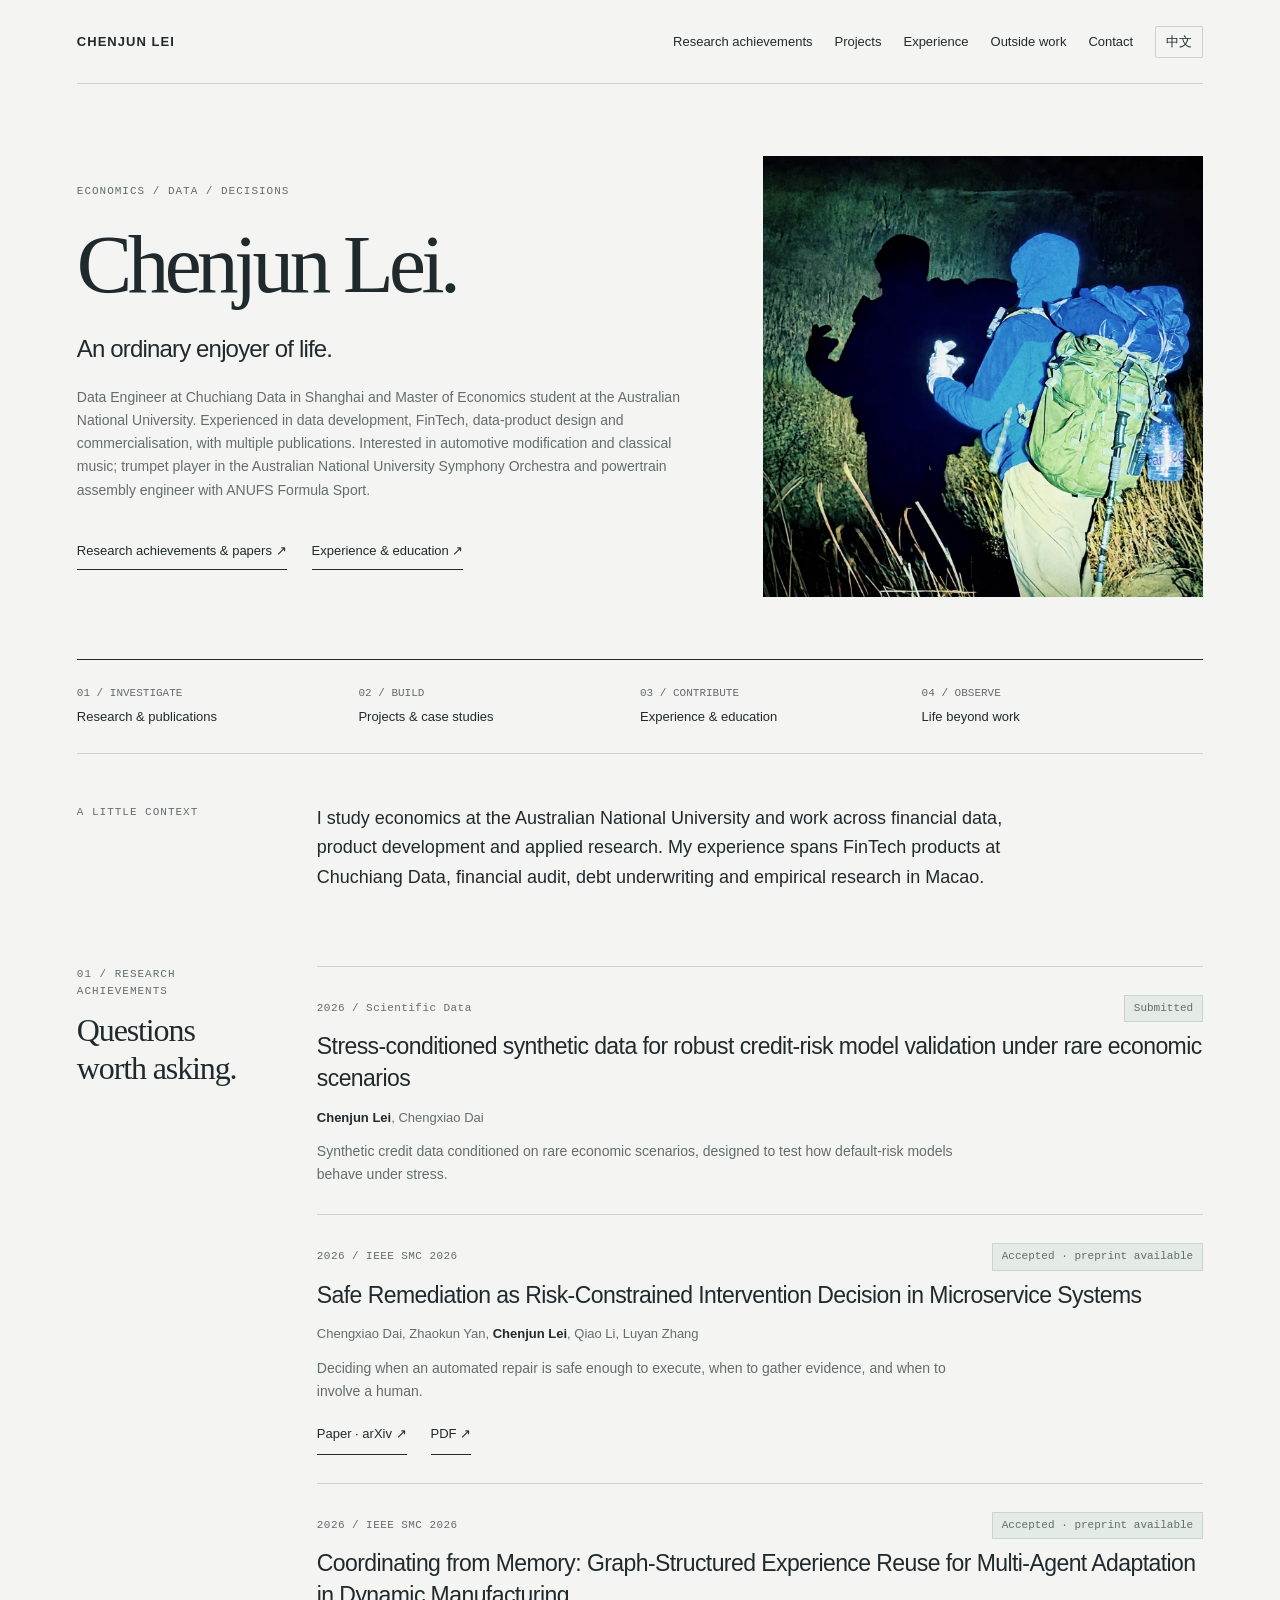
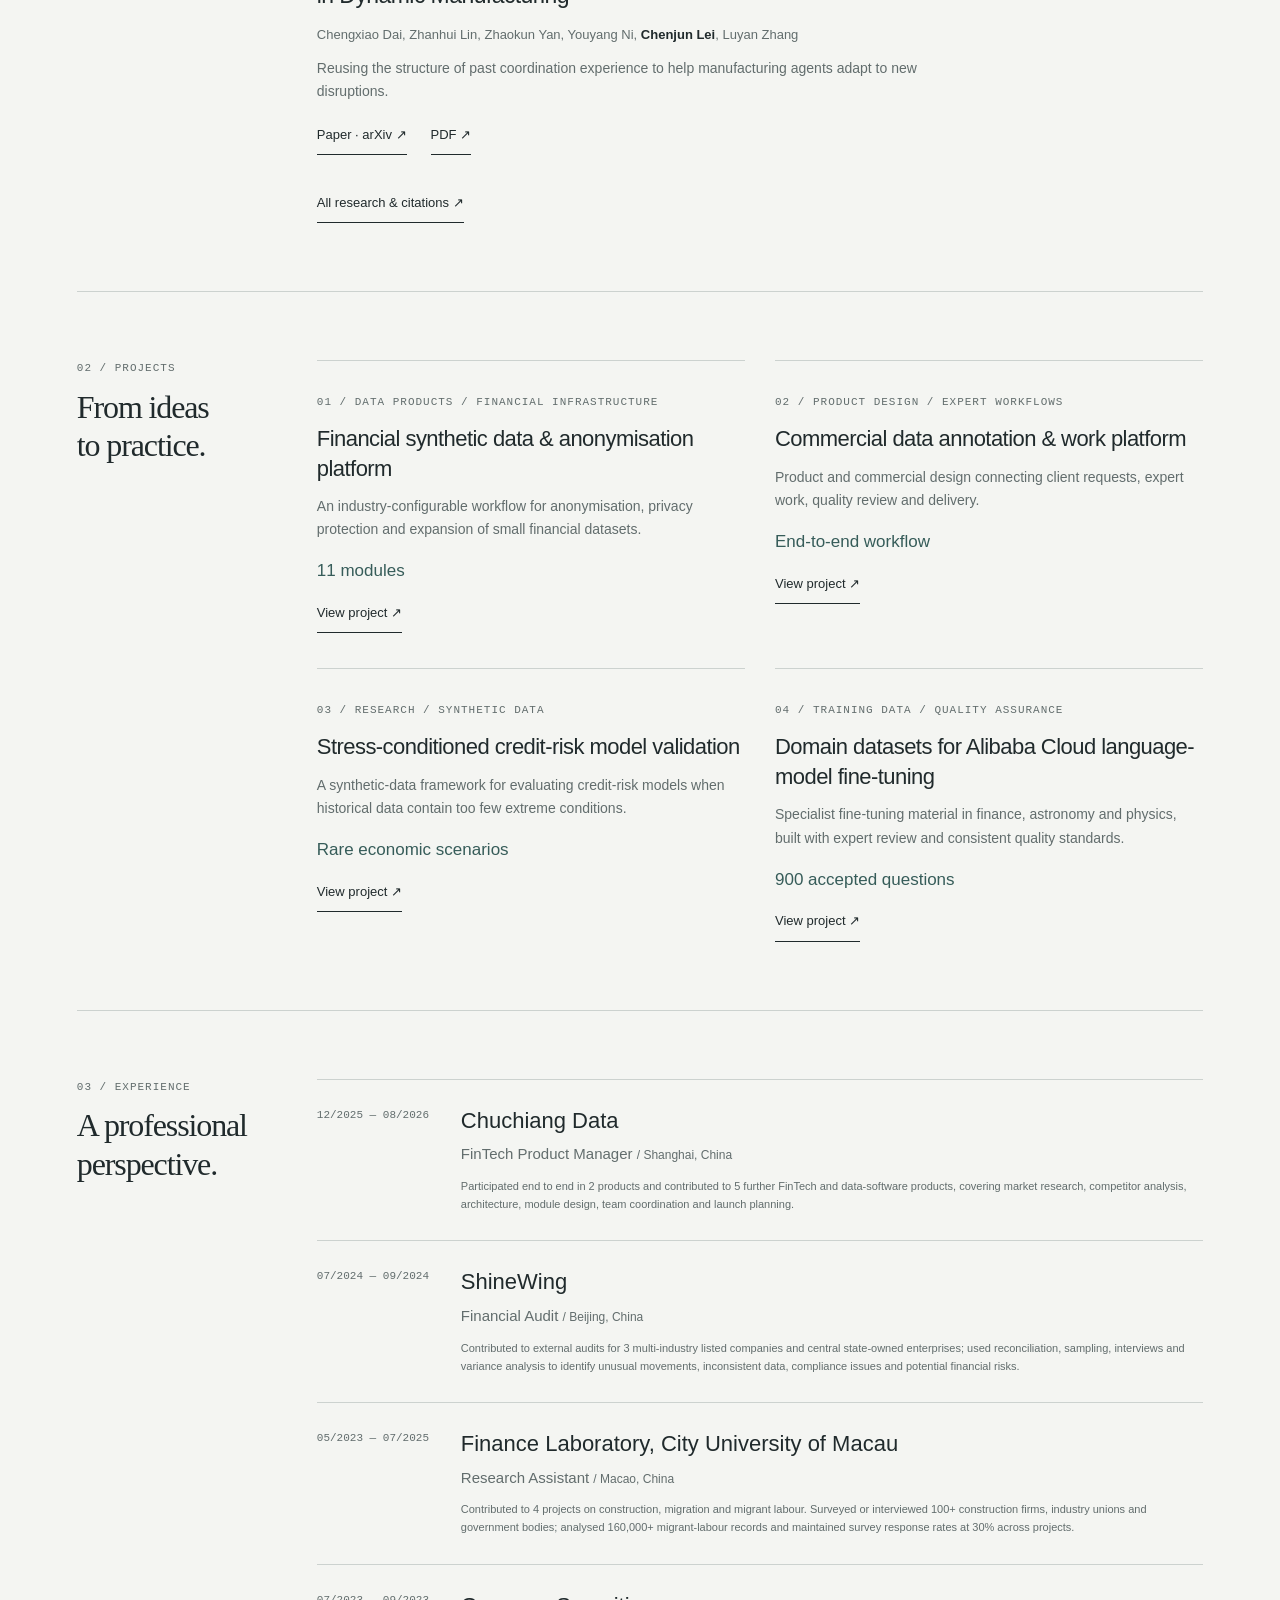
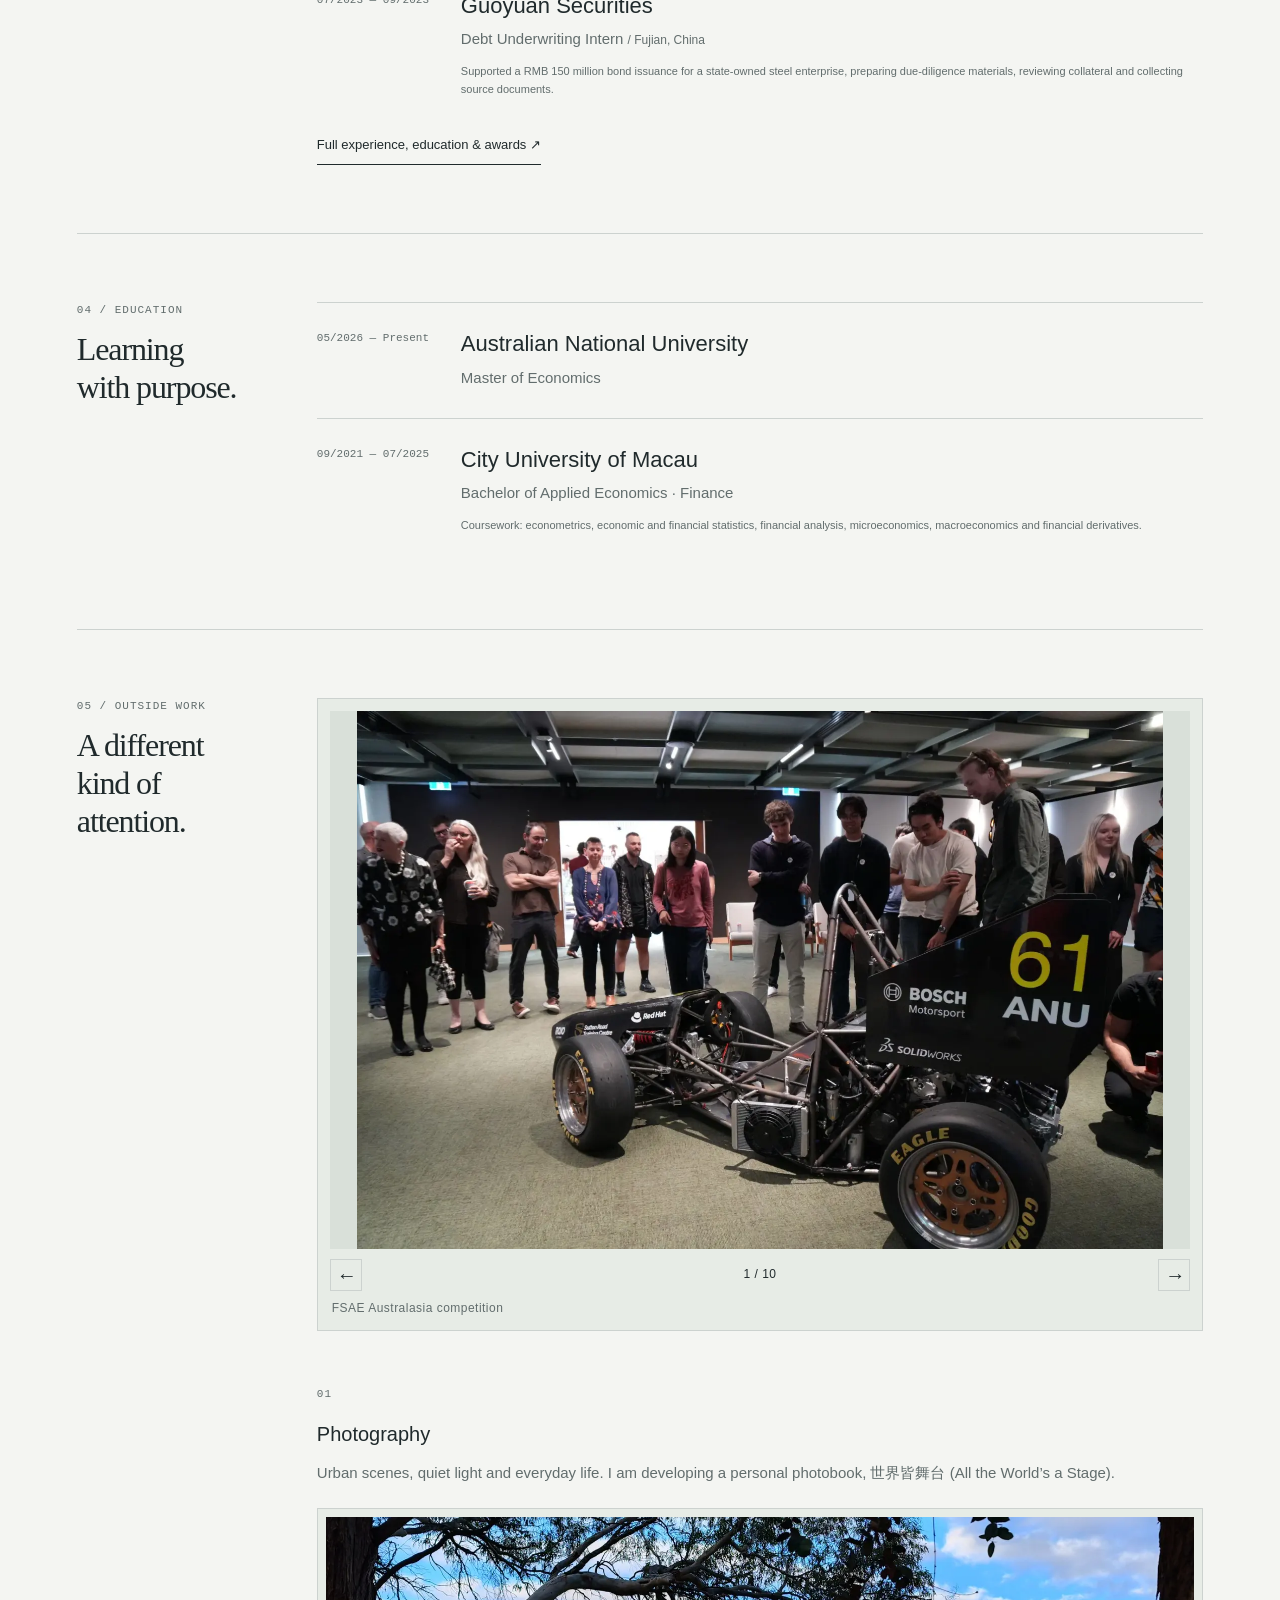
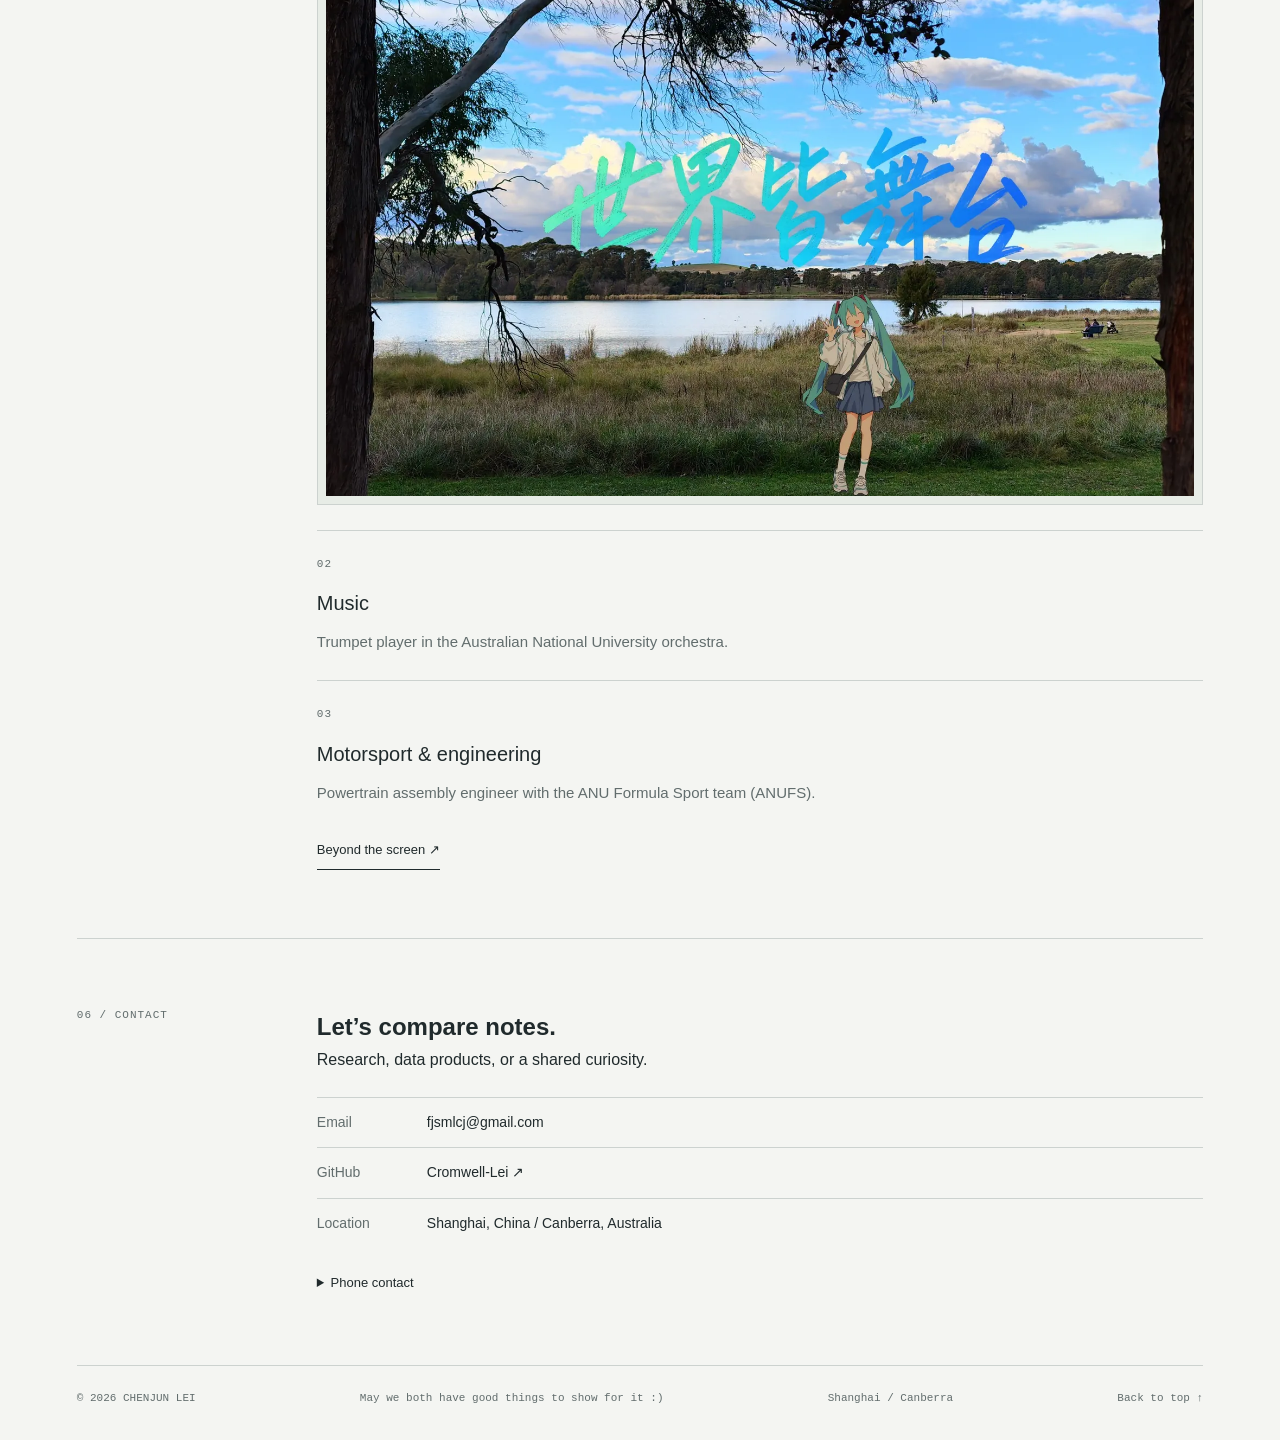
==== commit 0a3a22fd: "Add footer note across bilingual site" ====
--- a/index.html
+++ b/index.html
@@ -6,4 +6,4 @@
 <link rel="icon" href="assets/icons/favicon.svg" type="image/svg+xml"><link rel="stylesheet" href="css/style.css?v=5"><script defer src="js/main.js?v=5"></script></head><body>
 <a class="skip-link" href="#main">Skip to content</a><header><a class="brand" href="./">CHENJUN LEI</a><nav aria-label="Main navigation"><a href="research.html">Research achievements</a><a href="projects.html">Projects</a><a href="experience.html">Experience</a><a href="photography.html">Outside work</a><a href="index.html#lei-contact">Contact</a><a class="language-switch" data-language-switch href="zh/" lang="zh-CN" hreflang="zh-CN" aria-label="切换至中文">中文</a></nav></header>
 <main id="main"><section class="hero" id="lei-top"><div><p class="kicker">Economics / Data / Decisions</p><h1>Chenjun Lei.</h1><p class="intro">An ordinary enjoyer of life.</p><p class="role">Data Engineer at Chuchiang Data in Shanghai and Master of Economics student at the Australian National University. Experienced in data development, FinTech, data-product design and commercialisation, with multiple publications. Interested in automotive modification and classical music; trumpet player in the Australian National University Symphony Orchestra and powertrain assembly engineer with ANUFS Formula Sport.</p><div class="hero-links"><a class="text-link" href="research.html">Research achievements & papers ↗</a><a class="text-link" href="experience.html">Experience & education ↗</a></div></div><figure class="hero-avatar"><img src="assets/images/lei-avatar.webp" alt="Night hiking in Canberra, with two hikers seen from behind under blue-green light." width="1254" height="1254"></figure></section><div class="index"><a href="#lei-research"><span>01 / INVESTIGATE</span>Research & publications</a><a href="#lei-projects"><span>02 / BUILD</span>Projects & case studies</a><a href="#lei-experience"><span>03 / CONTRIBUTE</span>Experience & education</a><a href="#lei-outside"><span>04 / OBSERVE</span>Life beyond work</a></div><section class="about-strip"><p class="kicker">A little context</p><p>I study economics at the Australian National University and work across financial data, product development and applied research. My experience spans FinTech products at Chuchiang Data, financial audit, debt underwriting and empirical research in Macao.</p></section><section class="chapter" id="lei-research"><div class="chapter-label"><p class="kicker">01 / Research achievements</p><h2>Questions<br>worth asking.</h2></div><div><article class="record publication" id="synstress"><div class="meta"><span>2026 / Scientific Data</span><span class="status">Submitted</span></div><h3 lang="en">Stress-conditioned synthetic data for robust credit-risk model validation under rare economic scenarios</h3><p class="authors"><strong>Chenjun Lei</strong>, Chengxiao Dai</p><p>Synthetic credit data conditioned on rare economic scenarios, designed to test how default-risk models behave under stress.</p></article><article class="record publication" id="safe-remediation"><div class="meta"><span>2026 / IEEE SMC 2026</span><span class="status">Accepted · preprint available</span></div><h3 lang="en"><a href="https://arxiv.org/abs/2607.20005">Safe Remediation as Risk-Constrained Intervention Decision in Microservice Systems</a></h3><p class="authors">Chengxiao Dai, Zhaokun Yan, <strong>Chenjun Lei</strong>, Qiao Li, Luyan Zhang</p><p>Deciding when an automated repair is safe enough to execute, when to gather evidence, and when to involve a human.</p><div class="paper-links"><a class="text-link" href="https://arxiv.org/abs/2607.20005">Paper · arXiv ↗</a><a class="text-link" href="https://arxiv.org/pdf/2607.20005">PDF ↗</a></div></article><article class="record publication" id="coordinating-memory"><div class="meta"><span>2026 / IEEE SMC 2026</span><span class="status">Accepted · preprint available</span></div><h3 lang="en"><a href="https://arxiv.org/abs/2607.19985">Coordinating from Memory: Graph-Structured Experience Reuse for Multi-Agent Adaptation in Dynamic Manufacturing</a></h3><p class="authors">Chengxiao Dai, Zhanhui Lin, Zhaokun Yan, Youyang Ni, <strong>Chenjun Lei</strong>, Luyan Zhang</p><p>Reusing the structure of past coordination experience to help manufacturing agents adapt to new disruptions.</p><div class="paper-links"><a class="text-link" href="https://arxiv.org/abs/2607.19985">Paper · arXiv ↗</a><a class="text-link" href="https://arxiv.org/pdf/2607.19985">PDF ↗</a></div></article><a class="text-link" href="research.html">All research & citations ↗</a></div></section><section class="chapter" id="lei-projects"><div class="chapter-label"><p class="kicker">02 / Projects</p><h2>From ideas<br>to practice.</h2></div><div><div class="project-grid"><article class="project"><p class="kicker">01 / Data products / Financial infrastructure</p><h3>Financial synthetic data &amp; anonymisation platform</h3><p>An industry-configurable workflow for anonymisation, privacy protection and expansion of small financial datasets.</p><p class="project-metric">11 modules</p><a class="text-link" href="projects.html#synthetic-platform">View project ↗</a></article><article class="project"><p class="kicker">02 / Product design / Expert workflows</p><h3>Commercial data annotation &amp; work platform</h3><p>Product and commercial design connecting client requests, expert work, quality review and delivery.</p><p class="project-metric">End-to-end workflow</p><a class="text-link" href="projects.html#annotation-platform">View project ↗</a></article><article class="project"><p class="kicker">03 / Research / Synthetic data</p><h3>Stress-conditioned credit-risk model validation</h3><p>A synthetic-data framework for evaluating credit-risk models when historical data contain too few extreme conditions.</p><p class="project-metric">Rare economic scenarios</p><a class="text-link" href="projects.html#credit-risk">View project ↗</a></article><article class="project"><p class="kicker">04 / Training data / Quality assurance</p><h3>Domain datasets for Alibaba Cloud language-model fine-tuning</h3><p>Specialist fine-tuning material in finance, astronomy and physics, built with expert review and consistent quality standards.</p><p class="project-metric">900 accepted questions</p><a class="text-link" href="projects.html#domain-datasets">View project ↗</a></article></div></div></section><section class="chapter" id="lei-experience"><div class="chapter-label"><p class="kicker">03 / Experience</p><h2>A professional<br>perspective.</h2></div><div><article class="job"><span class="job-date">12/2025 — 08/2026</span><div><h3>Chuchiang Data</h3><p>FinTech Product Manager <span class="job-location">/ Shanghai, China</span></p><p class="job-note">Participated end to end in 2 products and contributed to 5 further FinTech and data-software products, covering market research, competitor analysis, architecture, module design, team coordination and launch planning.</p></div></article><article class="job"><span class="job-date">07/2024 — 09/2024</span><div><h3>ShineWing</h3><p>Financial Audit <span class="job-location">/ Beijing, China</span></p><p class="job-note">Contributed to external audits for 3 multi-industry listed companies and central state-owned enterprises; used reconciliation, sampling, interviews and variance analysis to identify unusual movements, inconsistent data, compliance issues and potential financial risks.</p></div></article><article class="job"><span class="job-date">05/2023 — 07/2025</span><div><h3>Finance Laboratory, City University of Macau</h3><p>Research Assistant <span class="job-location">/ Macao, China</span></p><p class="job-note">Contributed to 4 projects on construction, migration and migrant labour. Surveyed or interviewed 100+ construction firms, industry unions and government bodies; analysed 160,000+ migrant-labour records and maintained survey response rates at 30% across projects.</p></div></article><article class="job"><span class="job-date">07/2023 — 09/2023</span><div><h3>Guoyuan Securities</h3><p>Debt Underwriting Intern <span class="job-location">/ Fujian, China</span></p><p class="job-note">Supported a RMB 150 million bond issuance for a state-owned steel enterprise, preparing due-diligence materials, reviewing collateral and collecting source documents.</p></div></article><a class="text-link" href="experience.html">Full experience, education & awards ↗</a></div></section><section class="chapter" id="lei-education"><div class="chapter-label"><p class="kicker">04 / Education</p><h2>Learning<br>with purpose.</h2></div><div><div class="job"><span class="job-date">05/2026 — Present</span><div><h3>Australian National University</h3><p>Master of Economics</p></div></div>
-    <div class="job"><span class="job-date">09/2021 — 07/2025</span><div><h3>City University of Macau</h3><p>Bachelor of Applied Economics · Finance</p><p class="job-note">Coursework: econometrics, economic and financial statistics, financial analysis, microeconomics, macroeconomics and financial derivatives.</p></div></div></div></section><section class="chapter" id="lei-outside"><div class="chapter-label"><p class="kicker">05 / Outside work</p><h2>A different<br>kind of attention.</h2></div><div><section class="photo-carousel" data-carousel aria-label="Photography carousel"><div class="carousel-viewport"><figure class="carousel-slide" data-carousel-slide data-caption="FSAE Australasia competition"><img src="assets/photos/fsae-australasia.webp" alt="ANU Formula Sport race car at FSAE Australasia competition." loading="lazy"></figure><figure class="carousel-slide" data-carousel-slide data-caption="A bad day&#x27;s happy"><img src="assets/photos/a-bad-days-happy.webp" alt="A person resting on a swing under a bright blue sky." loading="lazy"></figure><figure class="carousel-slide" data-carousel-slide data-caption="YAMAHA YTR200DT"><img src="assets/photos/yamaha-ytr200dt.webp" alt="A YAMAHA YTR200DT trumpet." loading="lazy"></figure><figure class="carousel-slide" data-carousel-slide data-caption=""><img src="assets/photos/bicycle.webp" alt="A bicycle resting beneath yellow autumn trees." loading="lazy"></figure><figure class="carousel-slide" data-carousel-slide data-caption="Taipei, Taiwan"><img src="assets/photos/taipei-taiwan.webp" alt="A Taiwan flag seen through an aeroplane window." loading="lazy"></figure><figure class="carousel-slide" data-carousel-slide data-caption="Sanming, China"><img src="assets/photos/sanming-china.webp" alt="A night street scene in Sanming, China." loading="lazy"></figure><figure class="carousel-slide" data-carousel-slide data-caption="Marina Bay, Singapore"><img src="assets/photos/marina-bay-singapore.webp" alt="Sunset over Marina Bay, Singapore." loading="lazy"></figure><figure class="carousel-slide" data-carousel-slide data-caption="Fuji, Japan"><img src="assets/photos/fuji-japan.webp" alt="A summit marker on Mount Fuji, Japan." loading="lazy"></figure><figure class="carousel-slide" data-carousel-slide data-caption="Canberra, Australia"><img src="assets/photos/canberra-australia.webp" alt="A bicycle beside Lake Burley Griffin in Canberra." loading="lazy"></figure><figure class="carousel-slide" data-carousel-slide data-caption="Someday in CityU Macau"><img src="assets/photos/cityu-macau.webp" alt="Late sunlight through a City University of Macau stairwell." loading="lazy"></figure></div><div class="carousel-controls"><button type="button" data-carousel-prev aria-label="Previous photograph">←</button><p class="carousel-count" data-carousel-count aria-live="polite">1 / 10</p><button type="button" data-carousel-next aria-label="Next photograph">→</button></div><p class="carousel-caption" data-carousel-caption>FSAE Australasia competition</p></section><div class="interest-notes"><article><p class="kicker">01</p><h3>Photography</h3><p>Urban scenes, quiet light and everyday life. I am developing a personal photobook, 世界皆舞台 (All the World’s a Stage).</p><figure class="interest-feature"><img src="assets/images/world-stage-photobook.webp" alt="Cover of 世界皆舞台, a personal photobook." width="1600" height="1200" loading="lazy"></figure></article><article><p class="kicker">02</p><h3>Music</h3><p>Trumpet player in the Australian National University orchestra.</p></article><article><p class="kicker">03</p><h3>Motorsport & engineering</h3><p>Powertrain assembly engineer with the ANU Formula Sport team (ANUFS).</p></article></div><a class="text-link" href="photography.html">Beyond the screen ↗</a></div></section><section class="chapter" id="lei-contact"><div class="chapter-label"><p class="kicker">06 / Contact</p></div><div><h2>Let’s compare notes.</h2><p>Research, data products, or a shared curiosity.</p><dl class="contact-list"><div><dt>Email</dt><dd><a href="mailto:fjsmlcj@gmail.com">fjsmlcj@gmail.com</a></dd></div><div><dt>GitHub</dt><dd><a href="https://github.com/Cromwell-Lei">Cromwell-Lei ↗</a></dd></div><div><dt>Location</dt><dd>Shanghai, China / Canberra, Australia</dd></div></dl><details class="phone-details"><summary>Phone contact</summary><p><a href="tel:+8619168655714">+86 19168655714</a> · <a href="tel:+61458020537">+61 458020537</a></p></details></div></section></main><footer><p>© <span data-year>2026</span> CHENJUN LEI</p><p>Shanghai / Canberra</p><a href="#main">Back to top ↑</a></footer></body></html>+    <div class="job"><span class="job-date">09/2021 — 07/2025</span><div><h3>City University of Macau</h3><p>Bachelor of Applied Economics · Finance</p><p class="job-note">Coursework: econometrics, economic and financial statistics, financial analysis, microeconomics, macroeconomics and financial derivatives.</p></div></div></div></section><section class="chapter" id="lei-outside"><div class="chapter-label"><p class="kicker">05 / Outside work</p><h2>A different<br>kind of attention.</h2></div><div><section class="photo-carousel" data-carousel aria-label="Photography carousel"><div class="carousel-viewport"><figure class="carousel-slide" data-carousel-slide data-caption="FSAE Australasia competition"><img src="assets/photos/fsae-australasia.webp" alt="ANU Formula Sport race car at FSAE Australasia competition." loading="lazy"></figure><figure class="carousel-slide" data-carousel-slide data-caption="A bad day&#x27;s happy"><img src="assets/photos/a-bad-days-happy.webp" alt="A person resting on a swing under a bright blue sky." loading="lazy"></figure><figure class="carousel-slide" data-carousel-slide data-caption="YAMAHA YTR200DT"><img src="assets/photos/yamaha-ytr200dt.webp" alt="A YAMAHA YTR200DT trumpet." loading="lazy"></figure><figure class="carousel-slide" data-carousel-slide data-caption=""><img src="assets/photos/bicycle.webp" alt="A bicycle resting beneath yellow autumn trees." loading="lazy"></figure><figure class="carousel-slide" data-carousel-slide data-caption="Taipei, Taiwan"><img src="assets/photos/taipei-taiwan.webp" alt="A Taiwan flag seen through an aeroplane window." loading="lazy"></figure><figure class="carousel-slide" data-carousel-slide data-caption="Sanming, China"><img src="assets/photos/sanming-china.webp" alt="A night street scene in Sanming, China." loading="lazy"></figure><figure class="carousel-slide" data-carousel-slide data-caption="Marina Bay, Singapore"><img src="assets/photos/marina-bay-singapore.webp" alt="Sunset over Marina Bay, Singapore." loading="lazy"></figure><figure class="carousel-slide" data-carousel-slide data-caption="Fuji, Japan"><img src="assets/photos/fuji-japan.webp" alt="A summit marker on Mount Fuji, Japan." loading="lazy"></figure><figure class="carousel-slide" data-carousel-slide data-caption="Canberra, Australia"><img src="assets/photos/canberra-australia.webp" alt="A bicycle beside Lake Burley Griffin in Canberra." loading="lazy"></figure><figure class="carousel-slide" data-carousel-slide data-caption="Someday in CityU Macau"><img src="assets/photos/cityu-macau.webp" alt="Late sunlight through a City University of Macau stairwell." loading="lazy"></figure></div><div class="carousel-controls"><button type="button" data-carousel-prev aria-label="Previous photograph">←</button><p class="carousel-count" data-carousel-count aria-live="polite">1 / 10</p><button type="button" data-carousel-next aria-label="Next photograph">→</button></div><p class="carousel-caption" data-carousel-caption>FSAE Australasia competition</p></section><div class="interest-notes"><article><p class="kicker">01</p><h3>Photography</h3><p>Urban scenes, quiet light and everyday life. I am developing a personal photobook, 世界皆舞台 (All the World’s a Stage).</p><figure class="interest-feature"><img src="assets/images/world-stage-photobook.webp" alt="Cover of 世界皆舞台, a personal photobook." width="1600" height="1200" loading="lazy"></figure></article><article><p class="kicker">02</p><h3>Music</h3><p>Trumpet player in the Australian National University orchestra.</p></article><article><p class="kicker">03</p><h3>Motorsport & engineering</h3><p>Powertrain assembly engineer with the ANU Formula Sport team (ANUFS).</p></article></div><a class="text-link" href="photography.html">Beyond the screen ↗</a></div></section><section class="chapter" id="lei-contact"><div class="chapter-label"><p class="kicker">06 / Contact</p></div><div><h2>Let’s compare notes.</h2><p>Research, data products, or a shared curiosity.</p><dl class="contact-list"><div><dt>Email</dt><dd><a href="mailto:fjsmlcj@gmail.com">fjsmlcj@gmail.com</a></dd></div><div><dt>GitHub</dt><dd><a href="https://github.com/Cromwell-Lei">Cromwell-Lei ↗</a></dd></div><div><dt>Location</dt><dd>Shanghai, China / Canberra, Australia</dd></div></dl><details class="phone-details"><summary>Phone contact</summary><p><a href="tel:+8619168655714">+86 19168655714</a> · <a href="tel:+61458020537">+61 458020537</a></p></details></div></section></main><footer><p>© <span data-year>2026</span> CHENJUN LEI</p><p>May we both have good things to show for it :)</p><p>Shanghai / Canberra</p><a href="#main">Back to top ↑</a></footer></body></html>
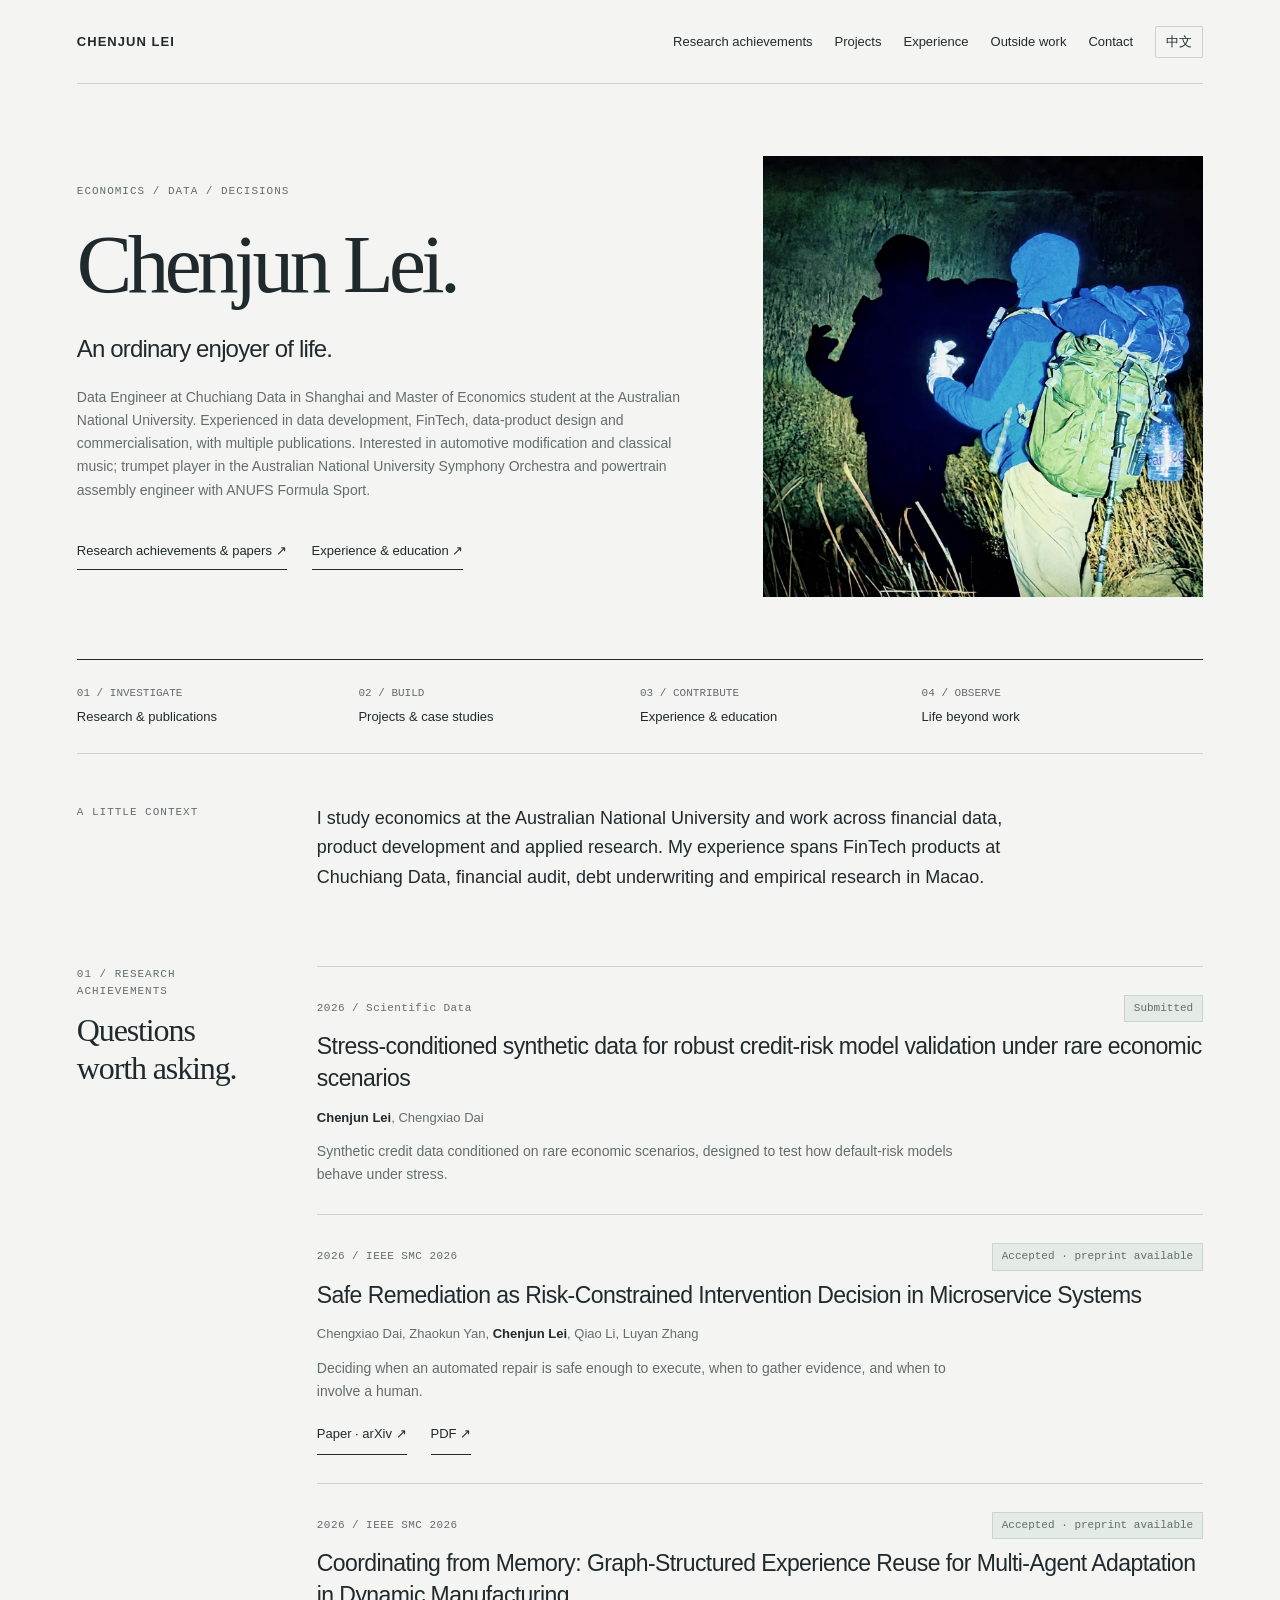
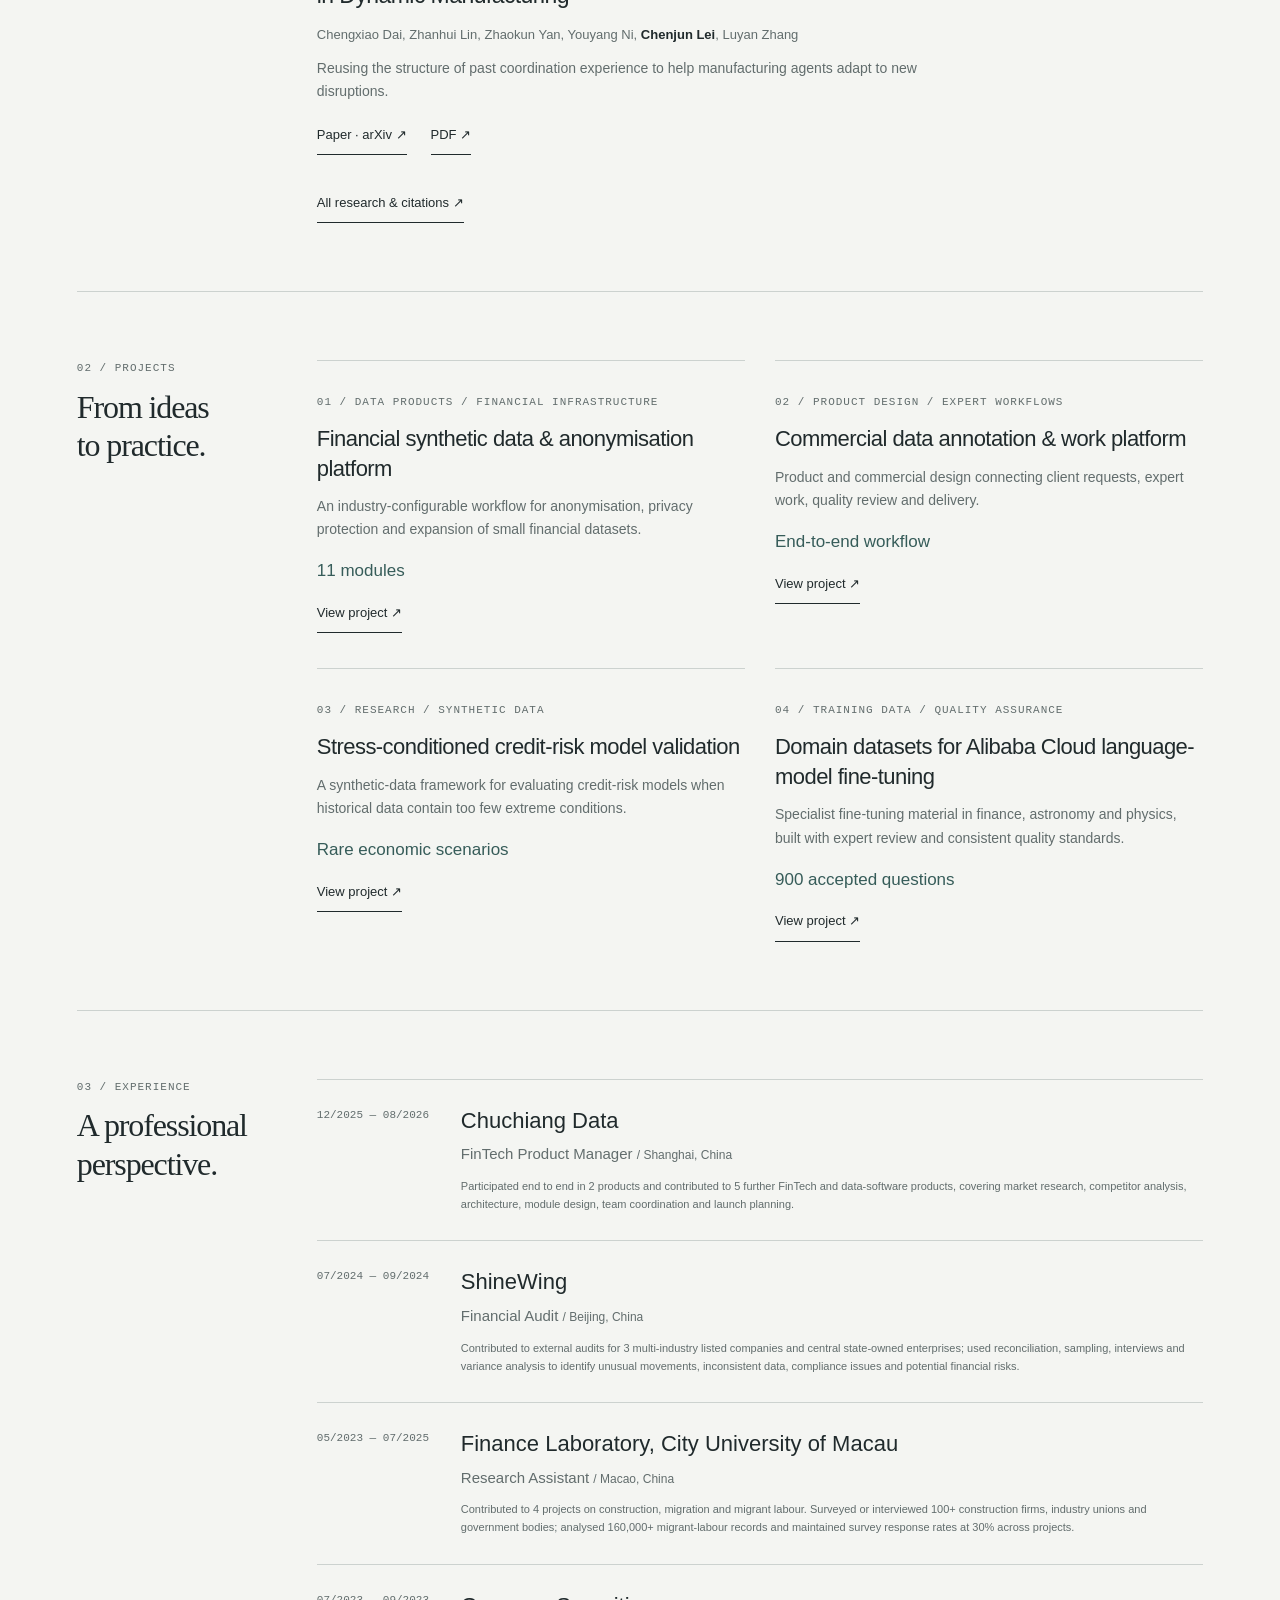
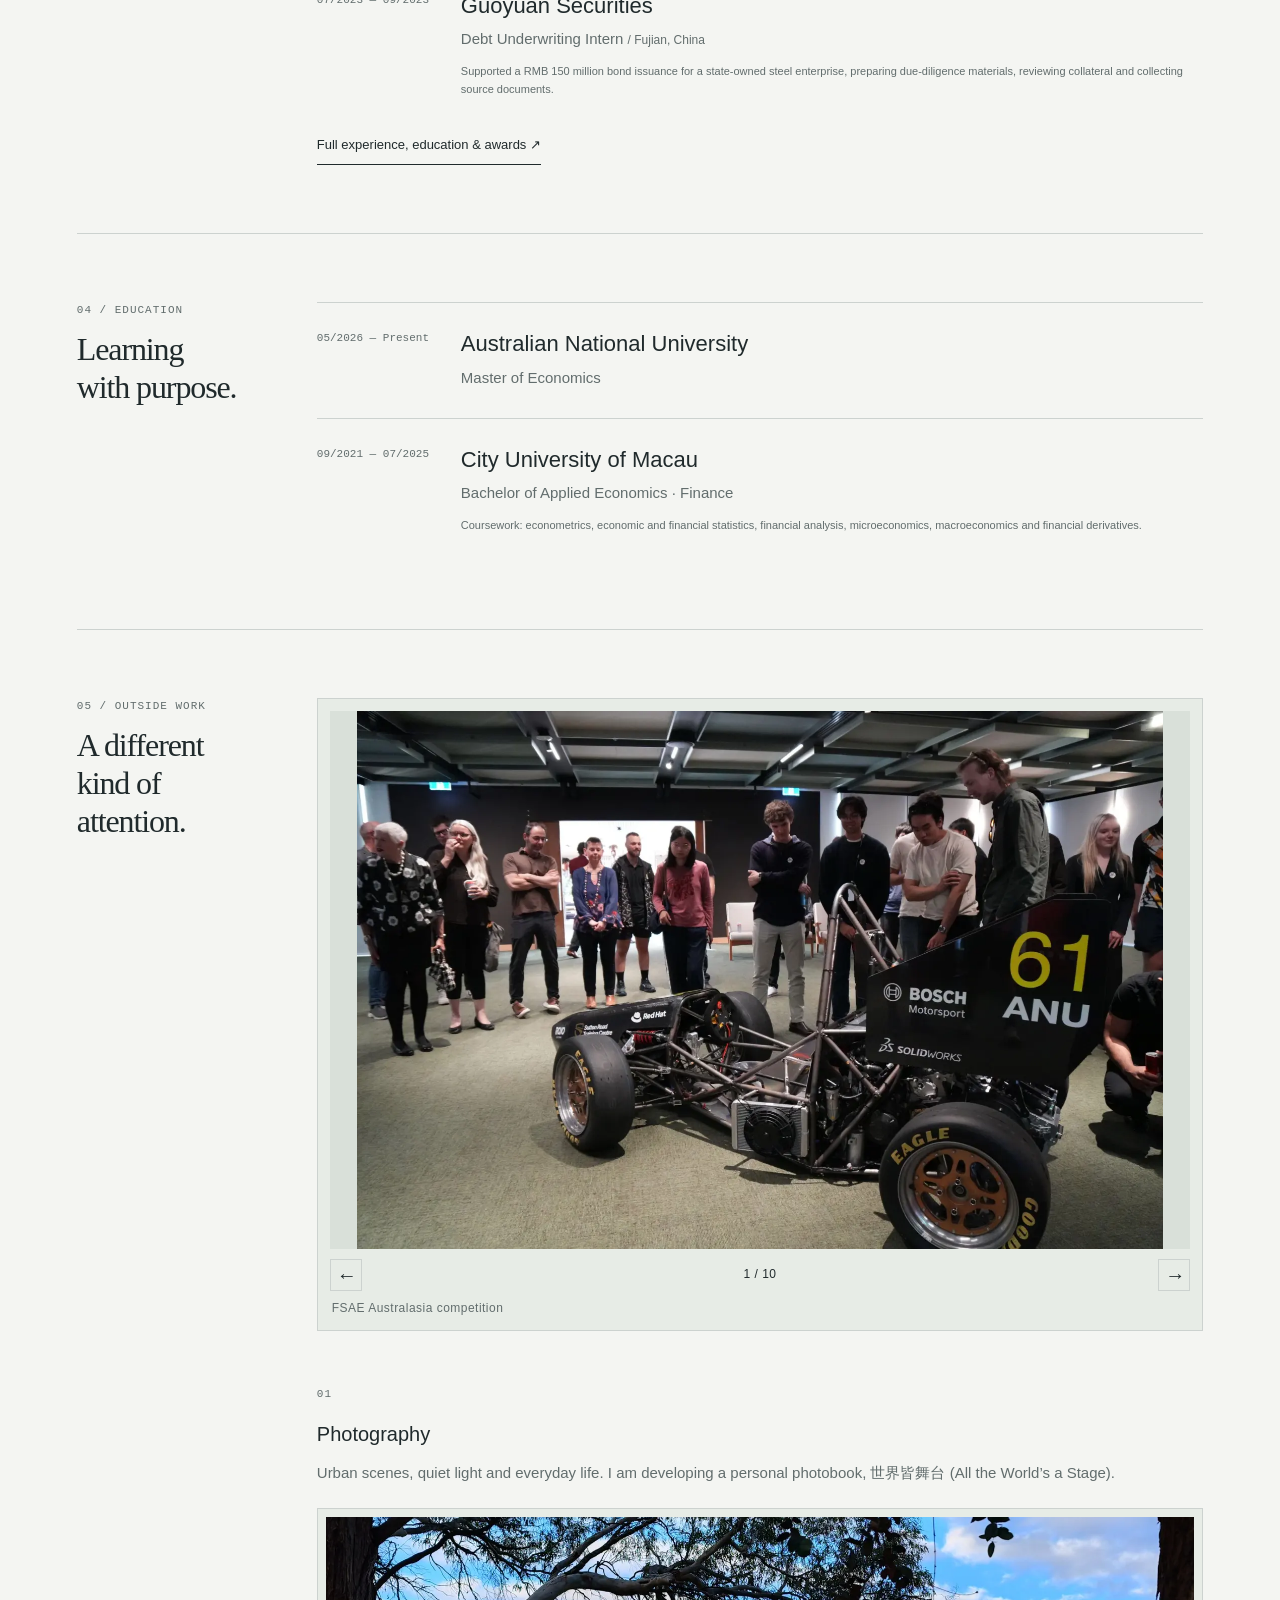
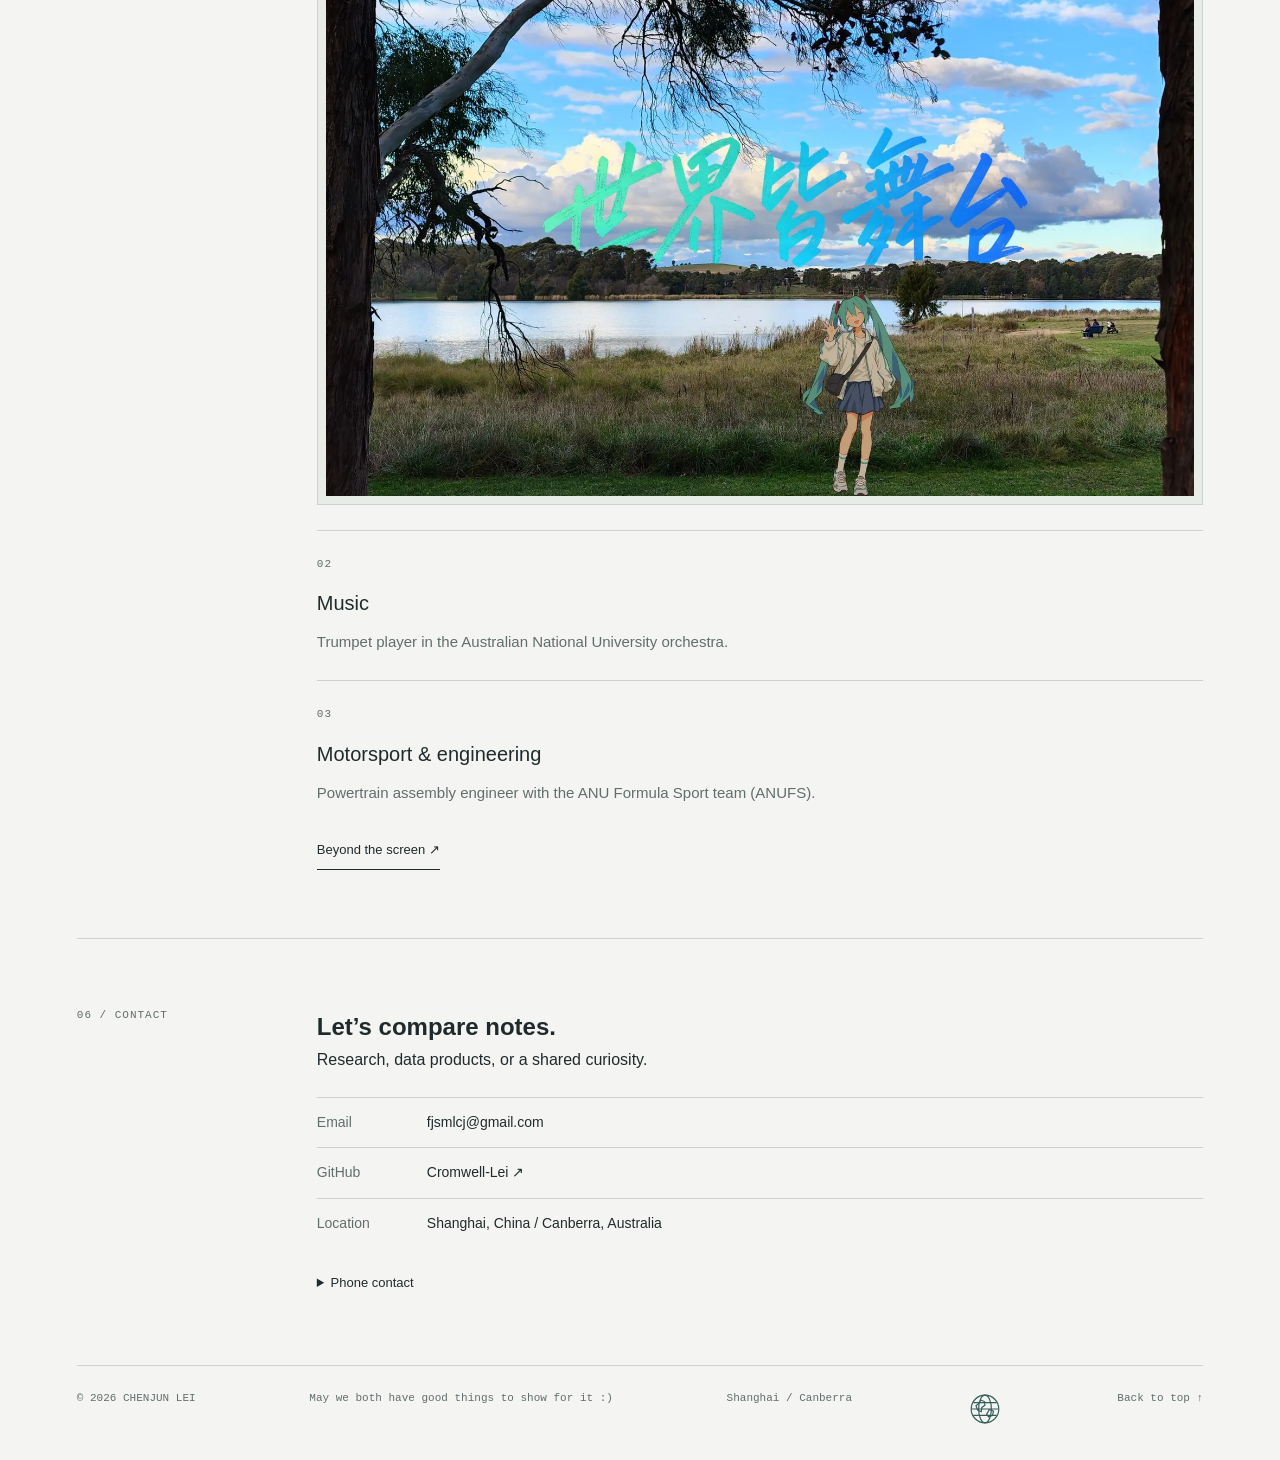
==== commit 05fba2f8: "Add draggable globe easter egg to footer" ====
--- a/index.html
+++ b/index.html
@@ -3,7 +3,7 @@
 <title>Research, products &amp; perspectives — Chenjun Lei</title><meta name="description" content="Chenjun Lei: economics at ANU, FinTech products, synthetic data and applied research. Explore papers, projects, experience and interests."><link rel="canonical" href="https://cromwell-lei.github.io/">
 <link rel="alternate" hreflang="en" href="https://cromwell-lei.github.io/"><link rel="alternate" hreflang="zh-CN" href="https://cromwell-lei.github.io/zh/"><link rel="alternate" hreflang="x-default" href="https://cromwell-lei.github.io/">
 <meta property="og:type" content="website"><meta property="og:title" content="Research, products &amp; perspectives — Chenjun Lei"><meta property="og:description" content="Chenjun Lei: economics at ANU, FinTech products, synthetic data and applied research. Explore papers, projects, experience and interests."><meta property="og:url" content="https://cromwell-lei.github.io/"><meta property="og:locale" content="en_GB">
-<link rel="icon" href="assets/icons/favicon.svg" type="image/svg+xml"><link rel="stylesheet" href="css/style.css?v=5"><script defer src="js/main.js?v=5"></script></head><body>
+<link rel="icon" href="assets/icons/favicon.svg" type="image/svg+xml"><link rel="stylesheet" href="css/style.css?v=6"><script defer src="js/main.js?v=6"></script></head><body>
 <a class="skip-link" href="#main">Skip to content</a><header><a class="brand" href="./">CHENJUN LEI</a><nav aria-label="Main navigation"><a href="research.html">Research achievements</a><a href="projects.html">Projects</a><a href="experience.html">Experience</a><a href="photography.html">Outside work</a><a href="index.html#lei-contact">Contact</a><a class="language-switch" data-language-switch href="zh/" lang="zh-CN" hreflang="zh-CN" aria-label="切换至中文">中文</a></nav></header>
 <main id="main"><section class="hero" id="lei-top"><div><p class="kicker">Economics / Data / Decisions</p><h1>Chenjun Lei.</h1><p class="intro">An ordinary enjoyer of life.</p><p class="role">Data Engineer at Chuchiang Data in Shanghai and Master of Economics student at the Australian National University. Experienced in data development, FinTech, data-product design and commercialisation, with multiple publications. Interested in automotive modification and classical music; trumpet player in the Australian National University Symphony Orchestra and powertrain assembly engineer with ANUFS Formula Sport.</p><div class="hero-links"><a class="text-link" href="research.html">Research achievements & papers ↗</a><a class="text-link" href="experience.html">Experience & education ↗</a></div></div><figure class="hero-avatar"><img src="assets/images/lei-avatar.webp" alt="Night hiking in Canberra, with two hikers seen from behind under blue-green light." width="1254" height="1254"></figure></section><div class="index"><a href="#lei-research"><span>01 / INVESTIGATE</span>Research & publications</a><a href="#lei-projects"><span>02 / BUILD</span>Projects & case studies</a><a href="#lei-experience"><span>03 / CONTRIBUTE</span>Experience & education</a><a href="#lei-outside"><span>04 / OBSERVE</span>Life beyond work</a></div><section class="about-strip"><p class="kicker">A little context</p><p>I study economics at the Australian National University and work across financial data, product development and applied research. My experience spans FinTech products at Chuchiang Data, financial audit, debt underwriting and empirical research in Macao.</p></section><section class="chapter" id="lei-research"><div class="chapter-label"><p class="kicker">01 / Research achievements</p><h2>Questions<br>worth asking.</h2></div><div><article class="record publication" id="synstress"><div class="meta"><span>2026 / Scientific Data</span><span class="status">Submitted</span></div><h3 lang="en">Stress-conditioned synthetic data for robust credit-risk model validation under rare economic scenarios</h3><p class="authors"><strong>Chenjun Lei</strong>, Chengxiao Dai</p><p>Synthetic credit data conditioned on rare economic scenarios, designed to test how default-risk models behave under stress.</p></article><article class="record publication" id="safe-remediation"><div class="meta"><span>2026 / IEEE SMC 2026</span><span class="status">Accepted · preprint available</span></div><h3 lang="en"><a href="https://arxiv.org/abs/2607.20005">Safe Remediation as Risk-Constrained Intervention Decision in Microservice Systems</a></h3><p class="authors">Chengxiao Dai, Zhaokun Yan, <strong>Chenjun Lei</strong>, Qiao Li, Luyan Zhang</p><p>Deciding when an automated repair is safe enough to execute, when to gather evidence, and when to involve a human.</p><div class="paper-links"><a class="text-link" href="https://arxiv.org/abs/2607.20005">Paper · arXiv ↗</a><a class="text-link" href="https://arxiv.org/pdf/2607.20005">PDF ↗</a></div></article><article class="record publication" id="coordinating-memory"><div class="meta"><span>2026 / IEEE SMC 2026</span><span class="status">Accepted · preprint available</span></div><h3 lang="en"><a href="https://arxiv.org/abs/2607.19985">Coordinating from Memory: Graph-Structured Experience Reuse for Multi-Agent Adaptation in Dynamic Manufacturing</a></h3><p class="authors">Chengxiao Dai, Zhanhui Lin, Zhaokun Yan, Youyang Ni, <strong>Chenjun Lei</strong>, Luyan Zhang</p><p>Reusing the structure of past coordination experience to help manufacturing agents adapt to new disruptions.</p><div class="paper-links"><a class="text-link" href="https://arxiv.org/abs/2607.19985">Paper · arXiv ↗</a><a class="text-link" href="https://arxiv.org/pdf/2607.19985">PDF ↗</a></div></article><a class="text-link" href="research.html">All research & citations ↗</a></div></section><section class="chapter" id="lei-projects"><div class="chapter-label"><p class="kicker">02 / Projects</p><h2>From ideas<br>to practice.</h2></div><div><div class="project-grid"><article class="project"><p class="kicker">01 / Data products / Financial infrastructure</p><h3>Financial synthetic data &amp; anonymisation platform</h3><p>An industry-configurable workflow for anonymisation, privacy protection and expansion of small financial datasets.</p><p class="project-metric">11 modules</p><a class="text-link" href="projects.html#synthetic-platform">View project ↗</a></article><article class="project"><p class="kicker">02 / Product design / Expert workflows</p><h3>Commercial data annotation &amp; work platform</h3><p>Product and commercial design connecting client requests, expert work, quality review and delivery.</p><p class="project-metric">End-to-end workflow</p><a class="text-link" href="projects.html#annotation-platform">View project ↗</a></article><article class="project"><p class="kicker">03 / Research / Synthetic data</p><h3>Stress-conditioned credit-risk model validation</h3><p>A synthetic-data framework for evaluating credit-risk models when historical data contain too few extreme conditions.</p><p class="project-metric">Rare economic scenarios</p><a class="text-link" href="projects.html#credit-risk">View project ↗</a></article><article class="project"><p class="kicker">04 / Training data / Quality assurance</p><h3>Domain datasets for Alibaba Cloud language-model fine-tuning</h3><p>Specialist fine-tuning material in finance, astronomy and physics, built with expert review and consistent quality standards.</p><p class="project-metric">900 accepted questions</p><a class="text-link" href="projects.html#domain-datasets">View project ↗</a></article></div></div></section><section class="chapter" id="lei-experience"><div class="chapter-label"><p class="kicker">03 / Experience</p><h2>A professional<br>perspective.</h2></div><div><article class="job"><span class="job-date">12/2025 — 08/2026</span><div><h3>Chuchiang Data</h3><p>FinTech Product Manager <span class="job-location">/ Shanghai, China</span></p><p class="job-note">Participated end to end in 2 products and contributed to 5 further FinTech and data-software products, covering market research, competitor analysis, architecture, module design, team coordination and launch planning.</p></div></article><article class="job"><span class="job-date">07/2024 — 09/2024</span><div><h3>ShineWing</h3><p>Financial Audit <span class="job-location">/ Beijing, China</span></p><p class="job-note">Contributed to external audits for 3 multi-industry listed companies and central state-owned enterprises; used reconciliation, sampling, interviews and variance analysis to identify unusual movements, inconsistent data, compliance issues and potential financial risks.</p></div></article><article class="job"><span class="job-date">05/2023 — 07/2025</span><div><h3>Finance Laboratory, City University of Macau</h3><p>Research Assistant <span class="job-location">/ Macao, China</span></p><p class="job-note">Contributed to 4 projects on construction, migration and migrant labour. Surveyed or interviewed 100+ construction firms, industry unions and government bodies; analysed 160,000+ migrant-labour records and maintained survey response rates at 30% across projects.</p></div></article><article class="job"><span class="job-date">07/2023 — 09/2023</span><div><h3>Guoyuan Securities</h3><p>Debt Underwriting Intern <span class="job-location">/ Fujian, China</span></p><p class="job-note">Supported a RMB 150 million bond issuance for a state-owned steel enterprise, preparing due-diligence materials, reviewing collateral and collecting source documents.</p></div></article><a class="text-link" href="experience.html">Full experience, education & awards ↗</a></div></section><section class="chapter" id="lei-education"><div class="chapter-label"><p class="kicker">04 / Education</p><h2>Learning<br>with purpose.</h2></div><div><div class="job"><span class="job-date">05/2026 — Present</span><div><h3>Australian National University</h3><p>Master of Economics</p></div></div>
-    <div class="job"><span class="job-date">09/2021 — 07/2025</span><div><h3>City University of Macau</h3><p>Bachelor of Applied Economics · Finance</p><p class="job-note">Coursework: econometrics, economic and financial statistics, financial analysis, microeconomics, macroeconomics and financial derivatives.</p></div></div></div></section><section class="chapter" id="lei-outside"><div class="chapter-label"><p class="kicker">05 / Outside work</p><h2>A different<br>kind of attention.</h2></div><div><section class="photo-carousel" data-carousel aria-label="Photography carousel"><div class="carousel-viewport"><figure class="carousel-slide" data-carousel-slide data-caption="FSAE Australasia competition"><img src="assets/photos/fsae-australasia.webp" alt="ANU Formula Sport race car at FSAE Australasia competition." loading="lazy"></figure><figure class="carousel-slide" data-carousel-slide data-caption="A bad day&#x27;s happy"><img src="assets/photos/a-bad-days-happy.webp" alt="A person resting on a swing under a bright blue sky." loading="lazy"></figure><figure class="carousel-slide" data-carousel-slide data-caption="YAMAHA YTR200DT"><img src="assets/photos/yamaha-ytr200dt.webp" alt="A YAMAHA YTR200DT trumpet." loading="lazy"></figure><figure class="carousel-slide" data-carousel-slide data-caption=""><img src="assets/photos/bicycle.webp" alt="A bicycle resting beneath yellow autumn trees." loading="lazy"></figure><figure class="carousel-slide" data-carousel-slide data-caption="Taipei, Taiwan"><img src="assets/photos/taipei-taiwan.webp" alt="A Taiwan flag seen through an aeroplane window." loading="lazy"></figure><figure class="carousel-slide" data-carousel-slide data-caption="Sanming, China"><img src="assets/photos/sanming-china.webp" alt="A night street scene in Sanming, China." loading="lazy"></figure><figure class="carousel-slide" data-carousel-slide data-caption="Marina Bay, Singapore"><img src="assets/photos/marina-bay-singapore.webp" alt="Sunset over Marina Bay, Singapore." loading="lazy"></figure><figure class="carousel-slide" data-carousel-slide data-caption="Fuji, Japan"><img src="assets/photos/fuji-japan.webp" alt="A summit marker on Mount Fuji, Japan." loading="lazy"></figure><figure class="carousel-slide" data-carousel-slide data-caption="Canberra, Australia"><img src="assets/photos/canberra-australia.webp" alt="A bicycle beside Lake Burley Griffin in Canberra." loading="lazy"></figure><figure class="carousel-slide" data-carousel-slide data-caption="Someday in CityU Macau"><img src="assets/photos/cityu-macau.webp" alt="Late sunlight through a City University of Macau stairwell." loading="lazy"></figure></div><div class="carousel-controls"><button type="button" data-carousel-prev aria-label="Previous photograph">←</button><p class="carousel-count" data-carousel-count aria-live="polite">1 / 10</p><button type="button" data-carousel-next aria-label="Next photograph">→</button></div><p class="carousel-caption" data-carousel-caption>FSAE Australasia competition</p></section><div class="interest-notes"><article><p class="kicker">01</p><h3>Photography</h3><p>Urban scenes, quiet light and everyday life. I am developing a personal photobook, 世界皆舞台 (All the World’s a Stage).</p><figure class="interest-feature"><img src="assets/images/world-stage-photobook.webp" alt="Cover of 世界皆舞台, a personal photobook." width="1600" height="1200" loading="lazy"></figure></article><article><p class="kicker">02</p><h3>Music</h3><p>Trumpet player in the Australian National University orchestra.</p></article><article><p class="kicker">03</p><h3>Motorsport & engineering</h3><p>Powertrain assembly engineer with the ANU Formula Sport team (ANUFS).</p></article></div><a class="text-link" href="photography.html">Beyond the screen ↗</a></div></section><section class="chapter" id="lei-contact"><div class="chapter-label"><p class="kicker">06 / Contact</p></div><div><h2>Let’s compare notes.</h2><p>Research, data products, or a shared curiosity.</p><dl class="contact-list"><div><dt>Email</dt><dd><a href="mailto:fjsmlcj@gmail.com">fjsmlcj@gmail.com</a></dd></div><div><dt>GitHub</dt><dd><a href="https://github.com/Cromwell-Lei">Cromwell-Lei ↗</a></dd></div><div><dt>Location</dt><dd>Shanghai, China / Canberra, Australia</dd></div></dl><details class="phone-details"><summary>Phone contact</summary><p><a href="tel:+8619168655714">+86 19168655714</a> · <a href="tel:+61458020537">+61 458020537</a></p></details></div></section></main><footer><p>© <span data-year>2026</span> CHENJUN LEI</p><p>May we both have good things to show for it :)</p><p>Shanghai / Canberra</p><a href="#main">Back to top ↑</a></footer></body></html>+    <div class="job"><span class="job-date">09/2021 — 07/2025</span><div><h3>City University of Macau</h3><p>Bachelor of Applied Economics · Finance</p><p class="job-note">Coursework: econometrics, economic and financial statistics, financial analysis, microeconomics, macroeconomics and financial derivatives.</p></div></div></div></section><section class="chapter" id="lei-outside"><div class="chapter-label"><p class="kicker">05 / Outside work</p><h2>A different<br>kind of attention.</h2></div><div><section class="photo-carousel" data-carousel aria-label="Photography carousel"><div class="carousel-viewport"><figure class="carousel-slide" data-carousel-slide data-caption="FSAE Australasia competition"><img src="assets/photos/fsae-australasia.webp" alt="ANU Formula Sport race car at FSAE Australasia competition." loading="lazy"></figure><figure class="carousel-slide" data-carousel-slide data-caption="A bad day&#x27;s happy"><img src="assets/photos/a-bad-days-happy.webp" alt="A person resting on a swing under a bright blue sky." loading="lazy"></figure><figure class="carousel-slide" data-carousel-slide data-caption="YAMAHA YTR200DT"><img src="assets/photos/yamaha-ytr200dt.webp" alt="A YAMAHA YTR200DT trumpet." loading="lazy"></figure><figure class="carousel-slide" data-carousel-slide data-caption=""><img src="assets/photos/bicycle.webp" alt="A bicycle resting beneath yellow autumn trees." loading="lazy"></figure><figure class="carousel-slide" data-carousel-slide data-caption="Taipei, Taiwan"><img src="assets/photos/taipei-taiwan.webp" alt="A Taiwan flag seen through an aeroplane window." loading="lazy"></figure><figure class="carousel-slide" data-carousel-slide data-caption="Sanming, China"><img src="assets/photos/sanming-china.webp" alt="A night street scene in Sanming, China." loading="lazy"></figure><figure class="carousel-slide" data-carousel-slide data-caption="Marina Bay, Singapore"><img src="assets/photos/marina-bay-singapore.webp" alt="Sunset over Marina Bay, Singapore." loading="lazy"></figure><figure class="carousel-slide" data-carousel-slide data-caption="Fuji, Japan"><img src="assets/photos/fuji-japan.webp" alt="A summit marker on Mount Fuji, Japan." loading="lazy"></figure><figure class="carousel-slide" data-carousel-slide data-caption="Canberra, Australia"><img src="assets/photos/canberra-australia.webp" alt="A bicycle beside Lake Burley Griffin in Canberra." loading="lazy"></figure><figure class="carousel-slide" data-carousel-slide data-caption="Someday in CityU Macau"><img src="assets/photos/cityu-macau.webp" alt="Late sunlight through a City University of Macau stairwell." loading="lazy"></figure></div><div class="carousel-controls"><button type="button" data-carousel-prev aria-label="Previous photograph">←</button><p class="carousel-count" data-carousel-count aria-live="polite">1 / 10</p><button type="button" data-carousel-next aria-label="Next photograph">→</button></div><p class="carousel-caption" data-carousel-caption>FSAE Australasia competition</p></section><div class="interest-notes"><article><p class="kicker">01</p><h3>Photography</h3><p>Urban scenes, quiet light and everyday life. I am developing a personal photobook, 世界皆舞台 (All the World’s a Stage).</p><figure class="interest-feature"><img src="assets/images/world-stage-photobook.webp" alt="Cover of 世界皆舞台, a personal photobook." width="1600" height="1200" loading="lazy"></figure></article><article><p class="kicker">02</p><h3>Music</h3><p>Trumpet player in the Australian National University orchestra.</p></article><article><p class="kicker">03</p><h3>Motorsport & engineering</h3><p>Powertrain assembly engineer with the ANU Formula Sport team (ANUFS).</p></article></div><a class="text-link" href="photography.html">Beyond the screen ↗</a></div></section><section class="chapter" id="lei-contact"><div class="chapter-label"><p class="kicker">06 / Contact</p></div><div><h2>Let’s compare notes.</h2><p>Research, data products, or a shared curiosity.</p><dl class="contact-list"><div><dt>Email</dt><dd><a href="mailto:fjsmlcj@gmail.com">fjsmlcj@gmail.com</a></dd></div><div><dt>GitHub</dt><dd><a href="https://github.com/Cromwell-Lei">Cromwell-Lei ↗</a></dd></div><div><dt>Location</dt><dd>Shanghai, China / Canberra, Australia</dd></div></dl><details class="phone-details"><summary>Phone contact</summary><p><a href="tel:+8619168655714">+86 19168655714</a> · <a href="tel:+61458020537">+61 458020537</a></p></details></div></section></main><footer><p>© <span data-year>2026</span> CHENJUN LEI</p><p>May we both have good things to show for it :)</p><p>Shanghai / Canberra</p><button class="footer-globe" type="button" data-globe aria-label="Drag to spin the globe" title="Drag to spin"><svg viewBox="0 0 64 64" aria-hidden="true" focusable="false"><circle cx="32" cy="32" r="26" class="globe-outline"/><g class="globe-art" data-globe-art><ellipse cx="32" cy="32" rx="12" ry="26"/><path d="M7 32h50M10 20h44M10 44h44"/><path class="globe-land" d="M24 15l7 3 1 7-6 4-1 8-7-3-3-8 5-4zM40 33l8 3-2 8-7 3-4-5 3-5z"/></g></svg></button><a href="#main">Back to top ↑</a></footer></body></html>
--- a/css/style.css
+++ b/css/style.css
@@ -37,7 +37,7 @@
 body p,body h1,body h2,body h3,body figure{
   margin:0
 }
-body a:focus-visible,body summary:focus-visible{
+body a:focus-visible,body summary:focus-visible,body button:focus-visible{
   outline:2px solid var(--accent);
   outline-offset:5px
 }
@@ -443,6 +443,15 @@
   font:10px/1.6 monospace;
   color:var(--muted)
 }
+body .footer-globe{--globe-turn:0deg;display:grid;place-items:center;width:38px;height:38px;padding:0;border:0;background:transparent;color:var(--accent);cursor:grab;touch-action:none}
+body .footer-globe:active,body .footer-globe.is-dragging{cursor:grabbing}
+body .footer-globe svg{display:block;width:34px;height:34px;overflow:visible}
+body .footer-globe .globe-outline,body .footer-globe .globe-art ellipse,body .footer-globe .globe-art path{fill:none;stroke:currentColor;stroke-width:1.15;vector-effect:non-scaling-stroke}
+body .footer-globe .globe-art{transform:rotate(var(--globe-turn));transform-origin:32px 32px;transition:transform 220ms ease}
+body .footer-globe.is-dragging .globe-art{transition:none}
+body .footer-globe .globe-land{fill:currentColor;fill-opacity:.16}
+body .footer-globe:hover .globe-art{stroke-width:1.4}
+@media(prefers-reduced-motion:reduce){body .footer-globe .globe-art{transition:none}}
 
     @media(max-width:700px){
   body{
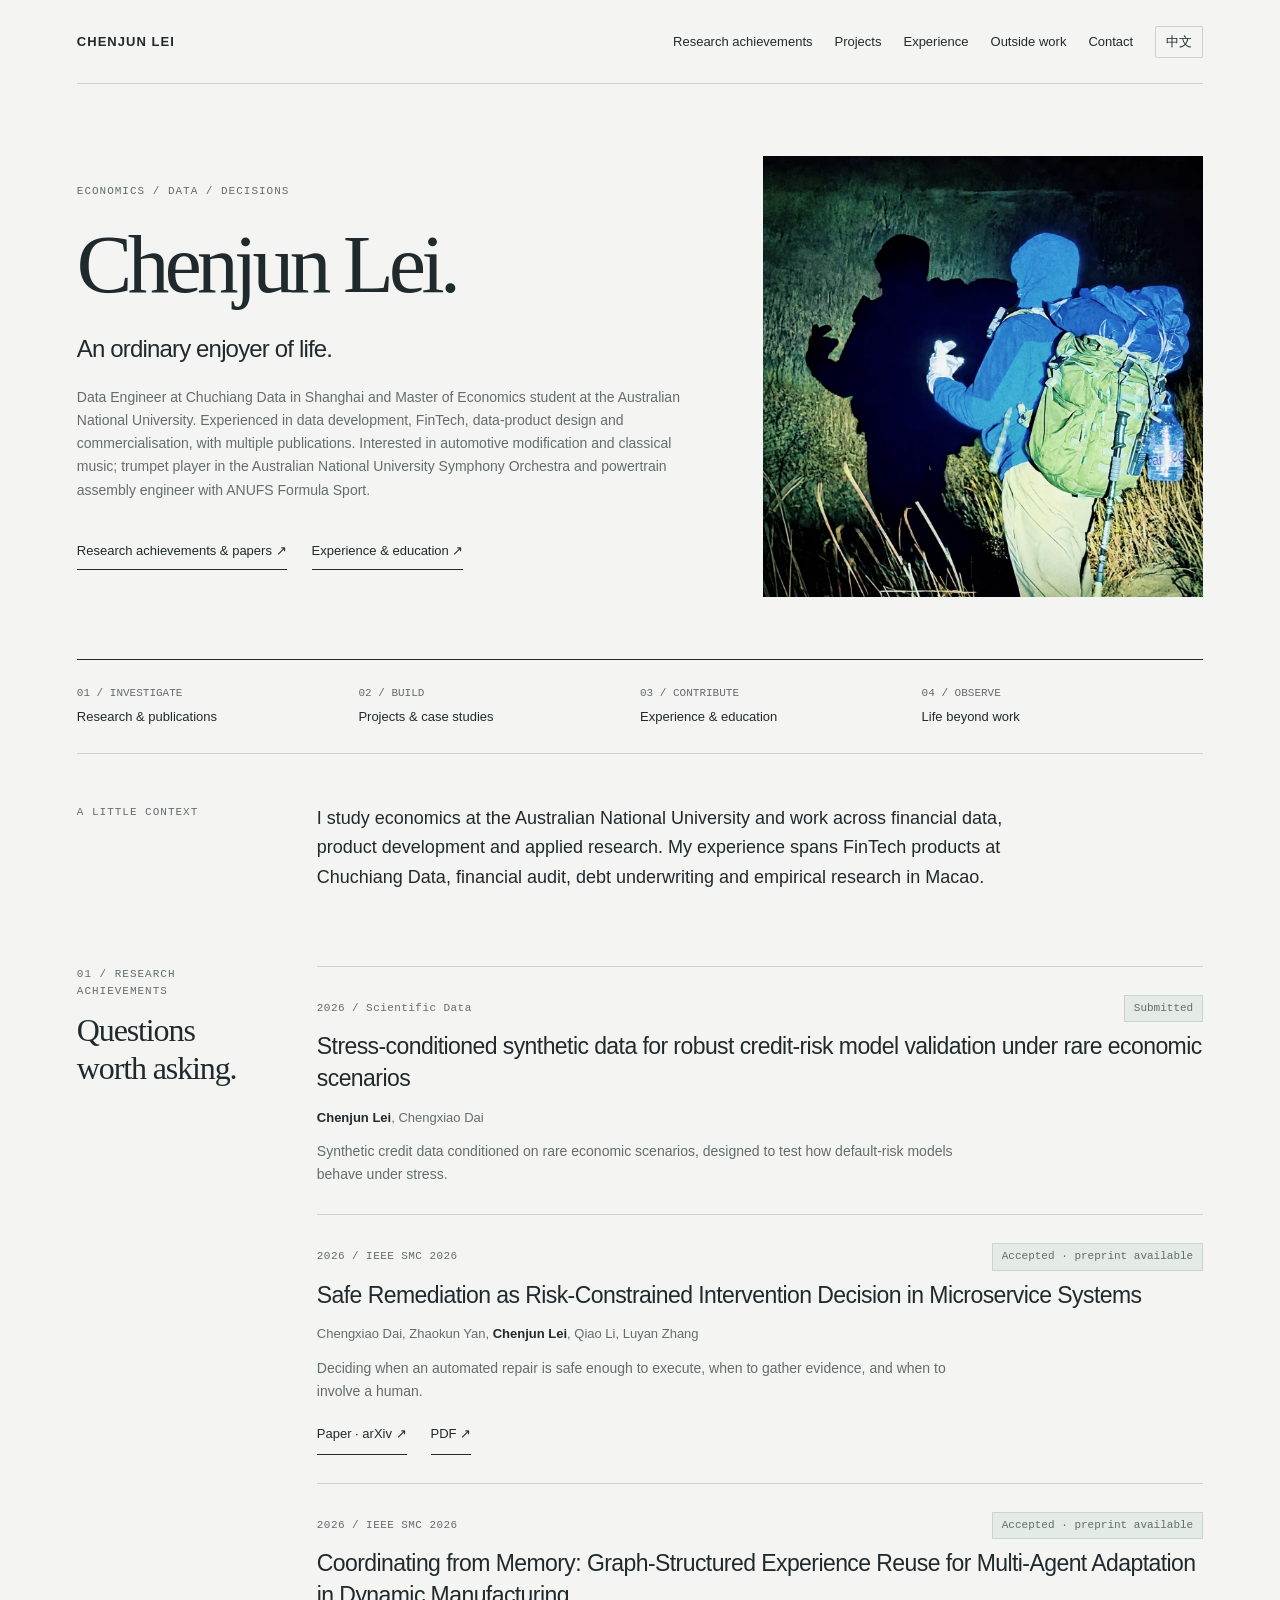
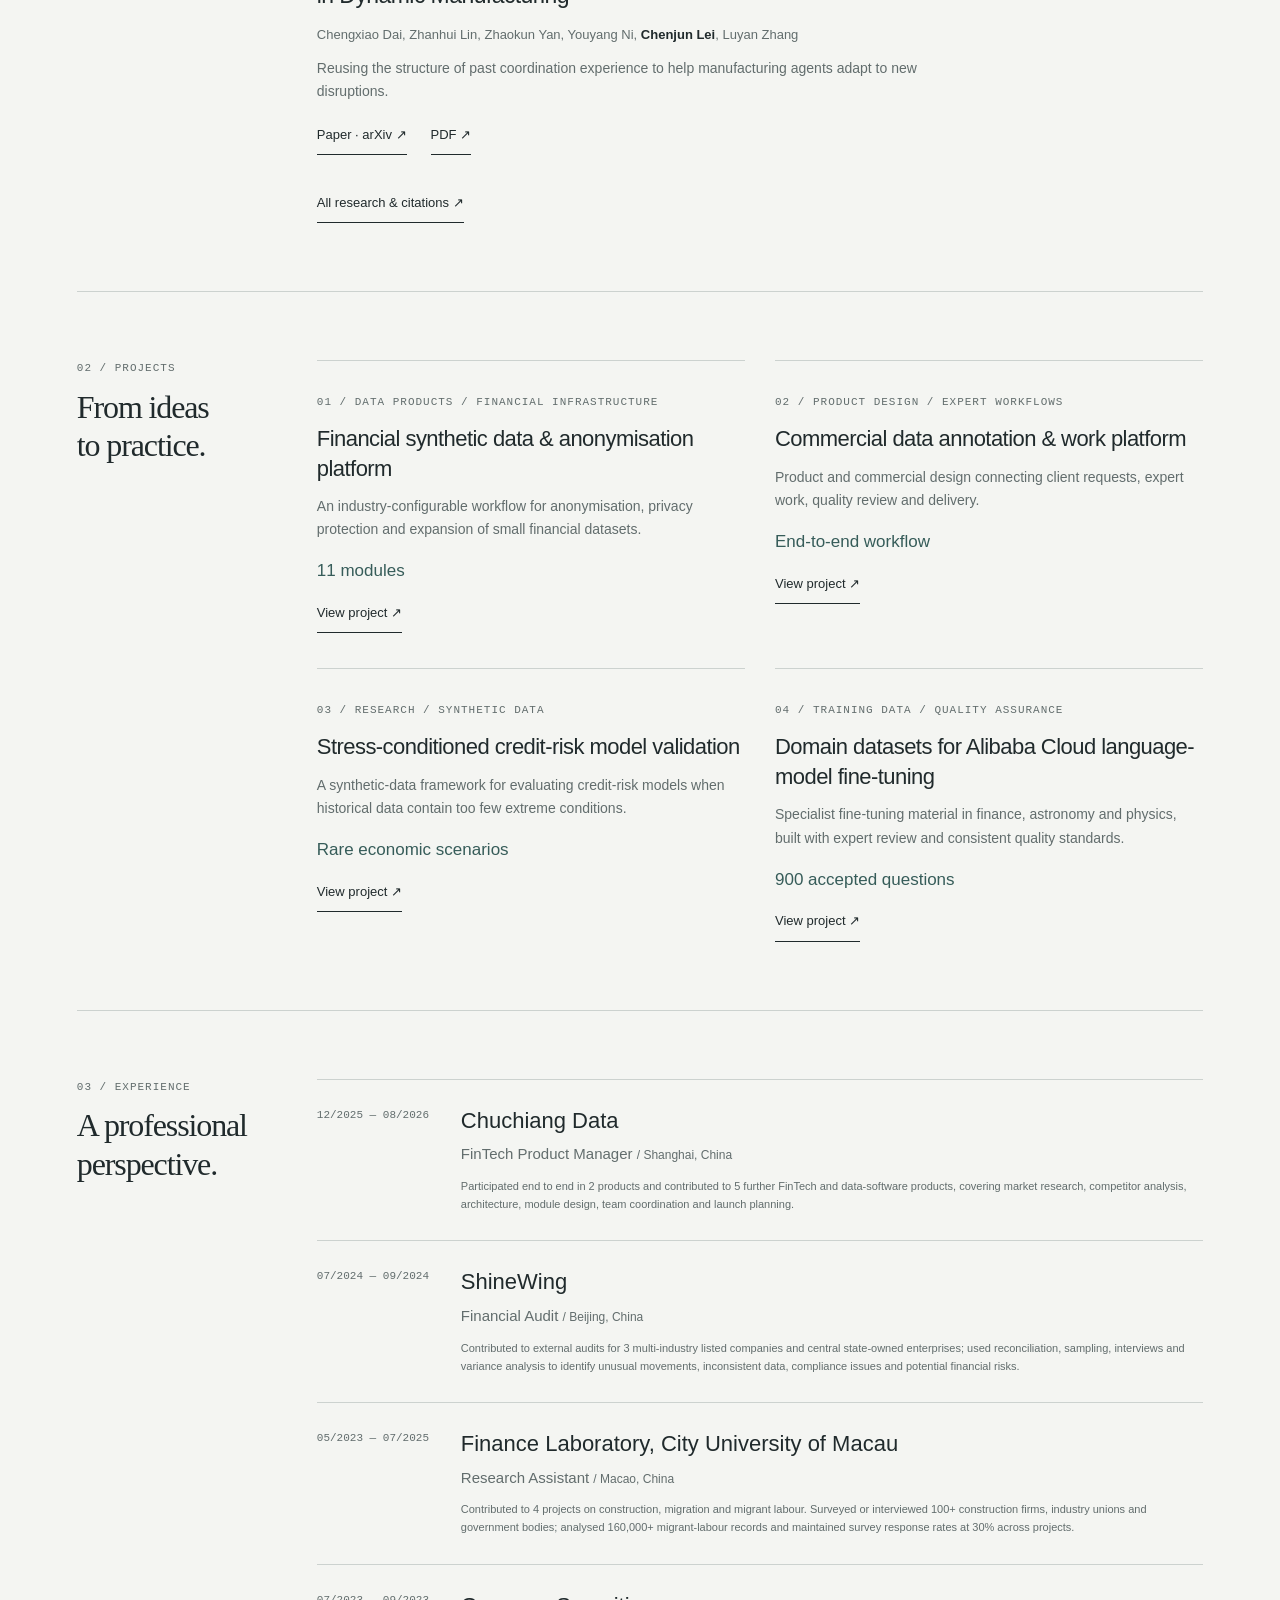
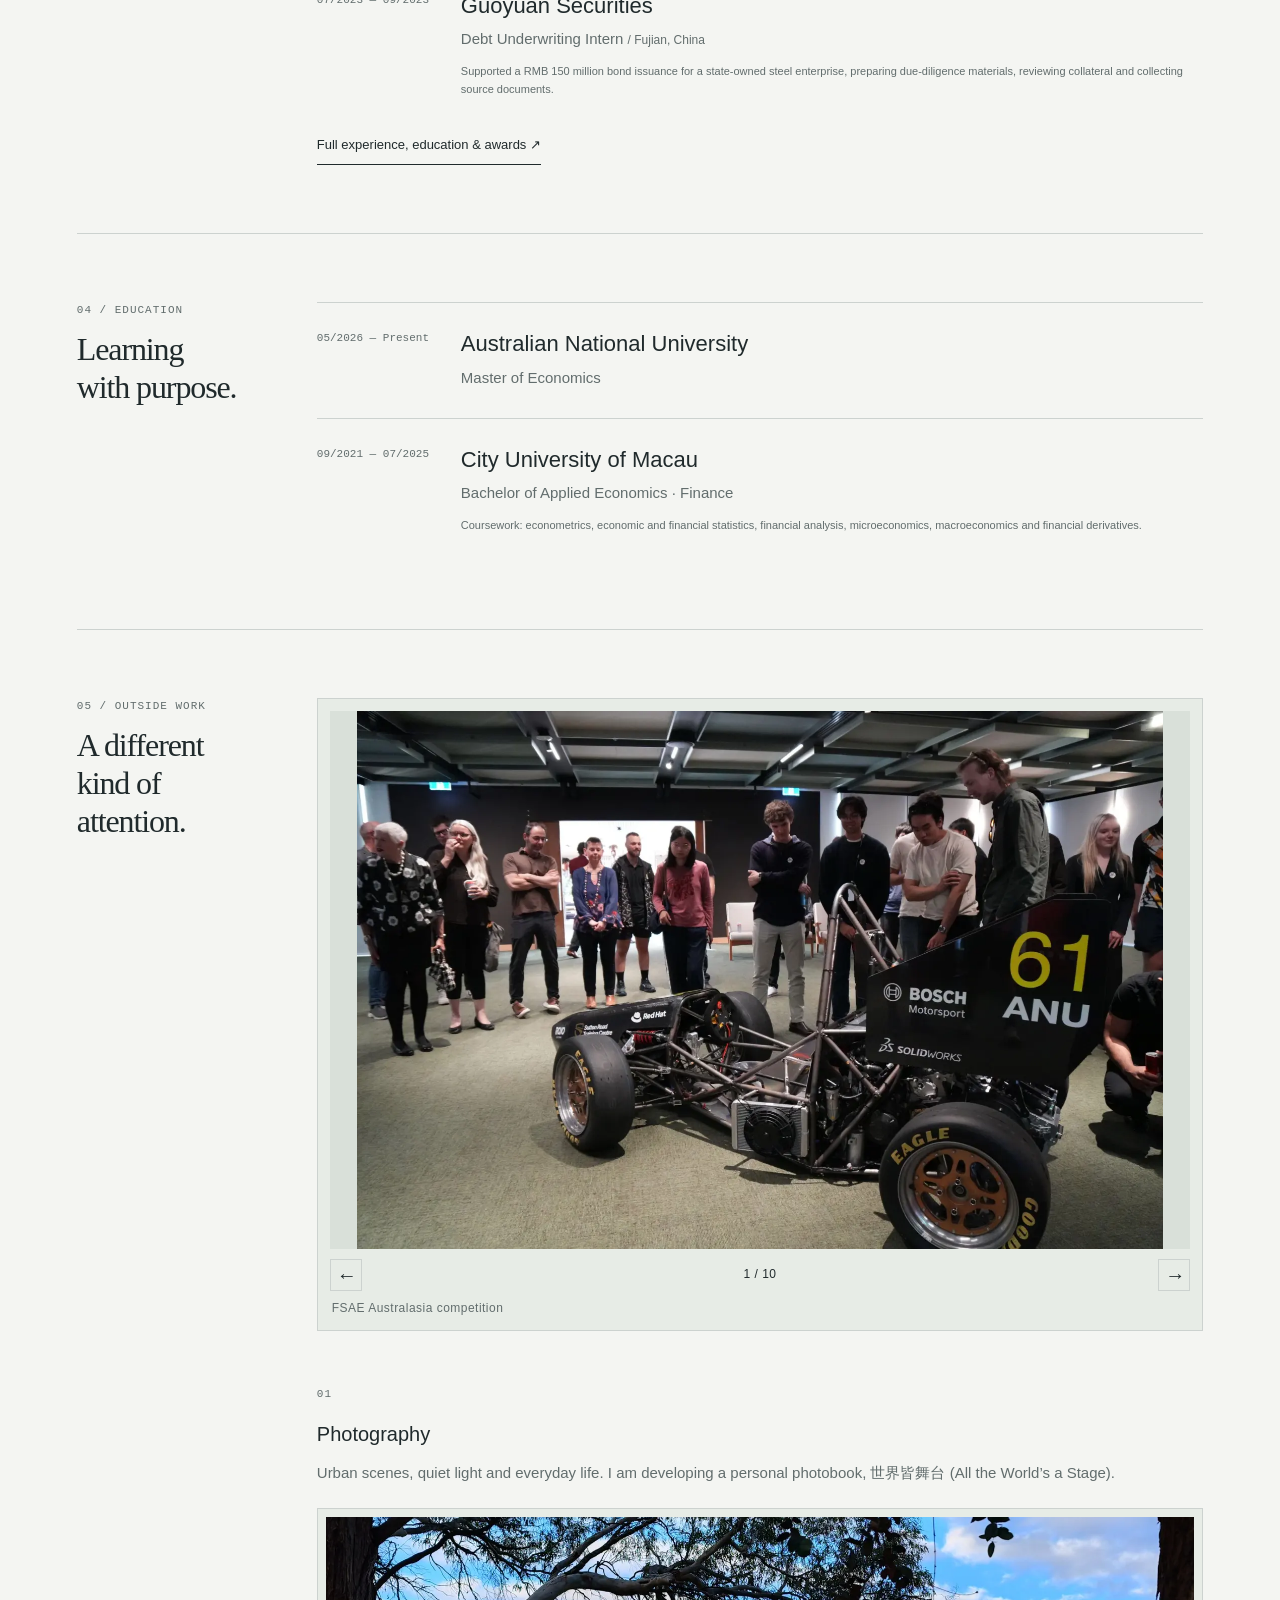
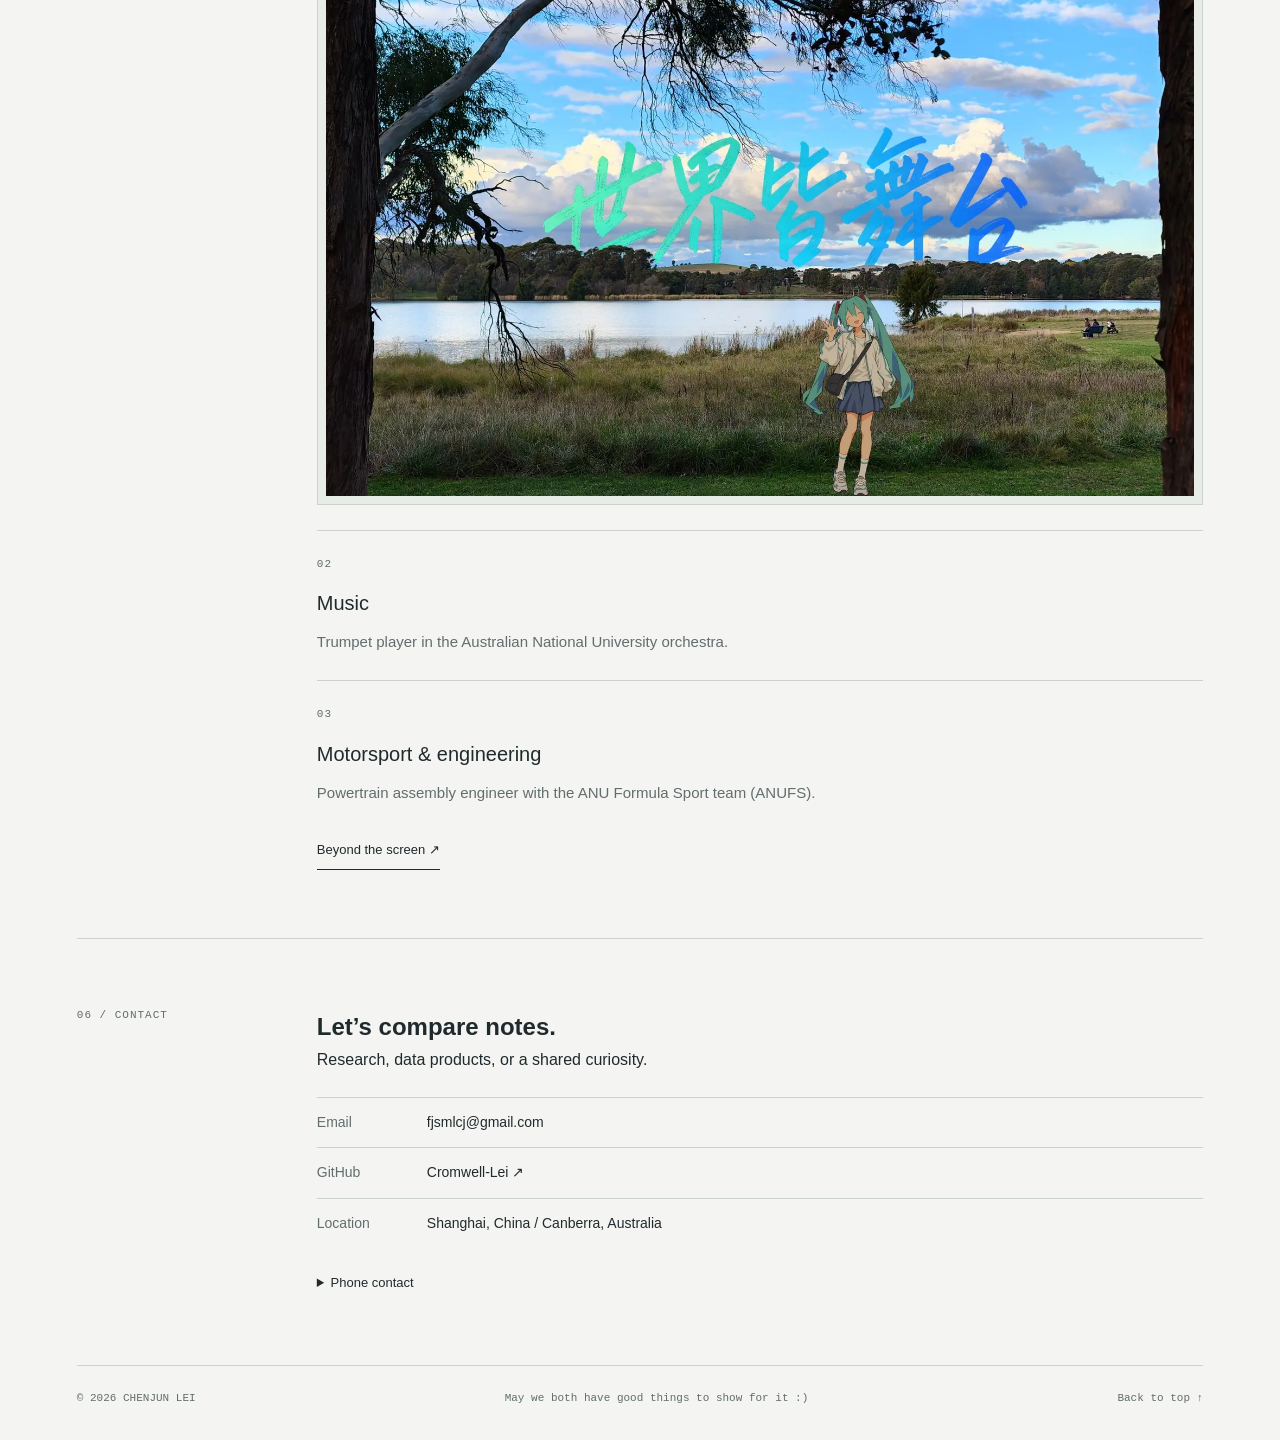
==== commit 5f990d86: "Simplify footer by removing location and globe" ====
--- a/index.html
+++ b/index.html
@@ -3,7 +3,7 @@
 <title>Research, products &amp; perspectives — Chenjun Lei</title><meta name="description" content="Chenjun Lei: economics at ANU, FinTech products, synthetic data and applied research. Explore papers, projects, experience and interests."><link rel="canonical" href="https://cromwell-lei.github.io/">
 <link rel="alternate" hreflang="en" href="https://cromwell-lei.github.io/"><link rel="alternate" hreflang="zh-CN" href="https://cromwell-lei.github.io/zh/"><link rel="alternate" hreflang="x-default" href="https://cromwell-lei.github.io/">
 <meta property="og:type" content="website"><meta property="og:title" content="Research, products &amp; perspectives — Chenjun Lei"><meta property="og:description" content="Chenjun Lei: economics at ANU, FinTech products, synthetic data and applied research. Explore papers, projects, experience and interests."><meta property="og:url" content="https://cromwell-lei.github.io/"><meta property="og:locale" content="en_GB">
-<link rel="icon" href="assets/icons/favicon.svg" type="image/svg+xml"><link rel="stylesheet" href="css/style.css?v=6"><script defer src="js/main.js?v=6"></script></head><body>
+<link rel="icon" href="assets/icons/favicon.svg" type="image/svg+xml"><link rel="stylesheet" href="css/style.css?v=7"><script defer src="js/main.js?v=7"></script></head><body>
 <a class="skip-link" href="#main">Skip to content</a><header><a class="brand" href="./">CHENJUN LEI</a><nav aria-label="Main navigation"><a href="research.html">Research achievements</a><a href="projects.html">Projects</a><a href="experience.html">Experience</a><a href="photography.html">Outside work</a><a href="index.html#lei-contact">Contact</a><a class="language-switch" data-language-switch href="zh/" lang="zh-CN" hreflang="zh-CN" aria-label="切换至中文">中文</a></nav></header>
 <main id="main"><section class="hero" id="lei-top"><div><p class="kicker">Economics / Data / Decisions</p><h1>Chenjun Lei.</h1><p class="intro">An ordinary enjoyer of life.</p><p class="role">Data Engineer at Chuchiang Data in Shanghai and Master of Economics student at the Australian National University. Experienced in data development, FinTech, data-product design and commercialisation, with multiple publications. Interested in automotive modification and classical music; trumpet player in the Australian National University Symphony Orchestra and powertrain assembly engineer with ANUFS Formula Sport.</p><div class="hero-links"><a class="text-link" href="research.html">Research achievements & papers ↗</a><a class="text-link" href="experience.html">Experience & education ↗</a></div></div><figure class="hero-avatar"><img src="assets/images/lei-avatar.webp" alt="Night hiking in Canberra, with two hikers seen from behind under blue-green light." width="1254" height="1254"></figure></section><div class="index"><a href="#lei-research"><span>01 / INVESTIGATE</span>Research & publications</a><a href="#lei-projects"><span>02 / BUILD</span>Projects & case studies</a><a href="#lei-experience"><span>03 / CONTRIBUTE</span>Experience & education</a><a href="#lei-outside"><span>04 / OBSERVE</span>Life beyond work</a></div><section class="about-strip"><p class="kicker">A little context</p><p>I study economics at the Australian National University and work across financial data, product development and applied research. My experience spans FinTech products at Chuchiang Data, financial audit, debt underwriting and empirical research in Macao.</p></section><section class="chapter" id="lei-research"><div class="chapter-label"><p class="kicker">01 / Research achievements</p><h2>Questions<br>worth asking.</h2></div><div><article class="record publication" id="synstress"><div class="meta"><span>2026 / Scientific Data</span><span class="status">Submitted</span></div><h3 lang="en">Stress-conditioned synthetic data for robust credit-risk model validation under rare economic scenarios</h3><p class="authors"><strong>Chenjun Lei</strong>, Chengxiao Dai</p><p>Synthetic credit data conditioned on rare economic scenarios, designed to test how default-risk models behave under stress.</p></article><article class="record publication" id="safe-remediation"><div class="meta"><span>2026 / IEEE SMC 2026</span><span class="status">Accepted · preprint available</span></div><h3 lang="en"><a href="https://arxiv.org/abs/2607.20005">Safe Remediation as Risk-Constrained Intervention Decision in Microservice Systems</a></h3><p class="authors">Chengxiao Dai, Zhaokun Yan, <strong>Chenjun Lei</strong>, Qiao Li, Luyan Zhang</p><p>Deciding when an automated repair is safe enough to execute, when to gather evidence, and when to involve a human.</p><div class="paper-links"><a class="text-link" href="https://arxiv.org/abs/2607.20005">Paper · arXiv ↗</a><a class="text-link" href="https://arxiv.org/pdf/2607.20005">PDF ↗</a></div></article><article class="record publication" id="coordinating-memory"><div class="meta"><span>2026 / IEEE SMC 2026</span><span class="status">Accepted · preprint available</span></div><h3 lang="en"><a href="https://arxiv.org/abs/2607.19985">Coordinating from Memory: Graph-Structured Experience Reuse for Multi-Agent Adaptation in Dynamic Manufacturing</a></h3><p class="authors">Chengxiao Dai, Zhanhui Lin, Zhaokun Yan, Youyang Ni, <strong>Chenjun Lei</strong>, Luyan Zhang</p><p>Reusing the structure of past coordination experience to help manufacturing agents adapt to new disruptions.</p><div class="paper-links"><a class="text-link" href="https://arxiv.org/abs/2607.19985">Paper · arXiv ↗</a><a class="text-link" href="https://arxiv.org/pdf/2607.19985">PDF ↗</a></div></article><a class="text-link" href="research.html">All research & citations ↗</a></div></section><section class="chapter" id="lei-projects"><div class="chapter-label"><p class="kicker">02 / Projects</p><h2>From ideas<br>to practice.</h2></div><div><div class="project-grid"><article class="project"><p class="kicker">01 / Data products / Financial infrastructure</p><h3>Financial synthetic data &amp; anonymisation platform</h3><p>An industry-configurable workflow for anonymisation, privacy protection and expansion of small financial datasets.</p><p class="project-metric">11 modules</p><a class="text-link" href="projects.html#synthetic-platform">View project ↗</a></article><article class="project"><p class="kicker">02 / Product design / Expert workflows</p><h3>Commercial data annotation &amp; work platform</h3><p>Product and commercial design connecting client requests, expert work, quality review and delivery.</p><p class="project-metric">End-to-end workflow</p><a class="text-link" href="projects.html#annotation-platform">View project ↗</a></article><article class="project"><p class="kicker">03 / Research / Synthetic data</p><h3>Stress-conditioned credit-risk model validation</h3><p>A synthetic-data framework for evaluating credit-risk models when historical data contain too few extreme conditions.</p><p class="project-metric">Rare economic scenarios</p><a class="text-link" href="projects.html#credit-risk">View project ↗</a></article><article class="project"><p class="kicker">04 / Training data / Quality assurance</p><h3>Domain datasets for Alibaba Cloud language-model fine-tuning</h3><p>Specialist fine-tuning material in finance, astronomy and physics, built with expert review and consistent quality standards.</p><p class="project-metric">900 accepted questions</p><a class="text-link" href="projects.html#domain-datasets">View project ↗</a></article></div></div></section><section class="chapter" id="lei-experience"><div class="chapter-label"><p class="kicker">03 / Experience</p><h2>A professional<br>perspective.</h2></div><div><article class="job"><span class="job-date">12/2025 — 08/2026</span><div><h3>Chuchiang Data</h3><p>FinTech Product Manager <span class="job-location">/ Shanghai, China</span></p><p class="job-note">Participated end to end in 2 products and contributed to 5 further FinTech and data-software products, covering market research, competitor analysis, architecture, module design, team coordination and launch planning.</p></div></article><article class="job"><span class="job-date">07/2024 — 09/2024</span><div><h3>ShineWing</h3><p>Financial Audit <span class="job-location">/ Beijing, China</span></p><p class="job-note">Contributed to external audits for 3 multi-industry listed companies and central state-owned enterprises; used reconciliation, sampling, interviews and variance analysis to identify unusual movements, inconsistent data, compliance issues and potential financial risks.</p></div></article><article class="job"><span class="job-date">05/2023 — 07/2025</span><div><h3>Finance Laboratory, City University of Macau</h3><p>Research Assistant <span class="job-location">/ Macao, China</span></p><p class="job-note">Contributed to 4 projects on construction, migration and migrant labour. Surveyed or interviewed 100+ construction firms, industry unions and government bodies; analysed 160,000+ migrant-labour records and maintained survey response rates at 30% across projects.</p></div></article><article class="job"><span class="job-date">07/2023 — 09/2023</span><div><h3>Guoyuan Securities</h3><p>Debt Underwriting Intern <span class="job-location">/ Fujian, China</span></p><p class="job-note">Supported a RMB 150 million bond issuance for a state-owned steel enterprise, preparing due-diligence materials, reviewing collateral and collecting source documents.</p></div></article><a class="text-link" href="experience.html">Full experience, education & awards ↗</a></div></section><section class="chapter" id="lei-education"><div class="chapter-label"><p class="kicker">04 / Education</p><h2>Learning<br>with purpose.</h2></div><div><div class="job"><span class="job-date">05/2026 — Present</span><div><h3>Australian National University</h3><p>Master of Economics</p></div></div>
-    <div class="job"><span class="job-date">09/2021 — 07/2025</span><div><h3>City University of Macau</h3><p>Bachelor of Applied Economics · Finance</p><p class="job-note">Coursework: econometrics, economic and financial statistics, financial analysis, microeconomics, macroeconomics and financial derivatives.</p></div></div></div></section><section class="chapter" id="lei-outside"><div class="chapter-label"><p class="kicker">05 / Outside work</p><h2>A different<br>kind of attention.</h2></div><div><section class="photo-carousel" data-carousel aria-label="Photography carousel"><div class="carousel-viewport"><figure class="carousel-slide" data-carousel-slide data-caption="FSAE Australasia competition"><img src="assets/photos/fsae-australasia.webp" alt="ANU Formula Sport race car at FSAE Australasia competition." loading="lazy"></figure><figure class="carousel-slide" data-carousel-slide data-caption="A bad day&#x27;s happy"><img src="assets/photos/a-bad-days-happy.webp" alt="A person resting on a swing under a bright blue sky." loading="lazy"></figure><figure class="carousel-slide" data-carousel-slide data-caption="YAMAHA YTR200DT"><img src="assets/photos/yamaha-ytr200dt.webp" alt="A YAMAHA YTR200DT trumpet." loading="lazy"></figure><figure class="carousel-slide" data-carousel-slide data-caption=""><img src="assets/photos/bicycle.webp" alt="A bicycle resting beneath yellow autumn trees." loading="lazy"></figure><figure class="carousel-slide" data-carousel-slide data-caption="Taipei, Taiwan"><img src="assets/photos/taipei-taiwan.webp" alt="A Taiwan flag seen through an aeroplane window." loading="lazy"></figure><figure class="carousel-slide" data-carousel-slide data-caption="Sanming, China"><img src="assets/photos/sanming-china.webp" alt="A night street scene in Sanming, China." loading="lazy"></figure><figure class="carousel-slide" data-carousel-slide data-caption="Marina Bay, Singapore"><img src="assets/photos/marina-bay-singapore.webp" alt="Sunset over Marina Bay, Singapore." loading="lazy"></figure><figure class="carousel-slide" data-carousel-slide data-caption="Fuji, Japan"><img src="assets/photos/fuji-japan.webp" alt="A summit marker on Mount Fuji, Japan." loading="lazy"></figure><figure class="carousel-slide" data-carousel-slide data-caption="Canberra, Australia"><img src="assets/photos/canberra-australia.webp" alt="A bicycle beside Lake Burley Griffin in Canberra." loading="lazy"></figure><figure class="carousel-slide" data-carousel-slide data-caption="Someday in CityU Macau"><img src="assets/photos/cityu-macau.webp" alt="Late sunlight through a City University of Macau stairwell." loading="lazy"></figure></div><div class="carousel-controls"><button type="button" data-carousel-prev aria-label="Previous photograph">←</button><p class="carousel-count" data-carousel-count aria-live="polite">1 / 10</p><button type="button" data-carousel-next aria-label="Next photograph">→</button></div><p class="carousel-caption" data-carousel-caption>FSAE Australasia competition</p></section><div class="interest-notes"><article><p class="kicker">01</p><h3>Photography</h3><p>Urban scenes, quiet light and everyday life. I am developing a personal photobook, 世界皆舞台 (All the World’s a Stage).</p><figure class="interest-feature"><img src="assets/images/world-stage-photobook.webp" alt="Cover of 世界皆舞台, a personal photobook." width="1600" height="1200" loading="lazy"></figure></article><article><p class="kicker">02</p><h3>Music</h3><p>Trumpet player in the Australian National University orchestra.</p></article><article><p class="kicker">03</p><h3>Motorsport & engineering</h3><p>Powertrain assembly engineer with the ANU Formula Sport team (ANUFS).</p></article></div><a class="text-link" href="photography.html">Beyond the screen ↗</a></div></section><section class="chapter" id="lei-contact"><div class="chapter-label"><p class="kicker">06 / Contact</p></div><div><h2>Let’s compare notes.</h2><p>Research, data products, or a shared curiosity.</p><dl class="contact-list"><div><dt>Email</dt><dd><a href="mailto:fjsmlcj@gmail.com">fjsmlcj@gmail.com</a></dd></div><div><dt>GitHub</dt><dd><a href="https://github.com/Cromwell-Lei">Cromwell-Lei ↗</a></dd></div><div><dt>Location</dt><dd>Shanghai, China / Canberra, Australia</dd></div></dl><details class="phone-details"><summary>Phone contact</summary><p><a href="tel:+8619168655714">+86 19168655714</a> · <a href="tel:+61458020537">+61 458020537</a></p></details></div></section></main><footer><p>© <span data-year>2026</span> CHENJUN LEI</p><p>May we both have good things to show for it :)</p><p>Shanghai / Canberra</p><button class="footer-globe" type="button" data-globe aria-label="Drag to spin the globe" title="Drag to spin"><svg viewBox="0 0 64 64" aria-hidden="true" focusable="false"><circle cx="32" cy="32" r="26" class="globe-outline"/><g class="globe-art" data-globe-art><ellipse cx="32" cy="32" rx="12" ry="26"/><path d="M7 32h50M10 20h44M10 44h44"/><path class="globe-land" d="M24 15l7 3 1 7-6 4-1 8-7-3-3-8 5-4zM40 33l8 3-2 8-7 3-4-5 3-5z"/></g></svg></button><a href="#main">Back to top ↑</a></footer></body></html>+    <div class="job"><span class="job-date">09/2021 — 07/2025</span><div><h3>City University of Macau</h3><p>Bachelor of Applied Economics · Finance</p><p class="job-note">Coursework: econometrics, economic and financial statistics, financial analysis, microeconomics, macroeconomics and financial derivatives.</p></div></div></div></section><section class="chapter" id="lei-outside"><div class="chapter-label"><p class="kicker">05 / Outside work</p><h2>A different<br>kind of attention.</h2></div><div><section class="photo-carousel" data-carousel aria-label="Photography carousel"><div class="carousel-viewport"><figure class="carousel-slide" data-carousel-slide data-caption="FSAE Australasia competition"><img src="assets/photos/fsae-australasia.webp" alt="ANU Formula Sport race car at FSAE Australasia competition." loading="lazy"></figure><figure class="carousel-slide" data-carousel-slide data-caption="A bad day&#x27;s happy"><img src="assets/photos/a-bad-days-happy.webp" alt="A person resting on a swing under a bright blue sky." loading="lazy"></figure><figure class="carousel-slide" data-carousel-slide data-caption="YAMAHA YTR200DT"><img src="assets/photos/yamaha-ytr200dt.webp" alt="A YAMAHA YTR200DT trumpet." loading="lazy"></figure><figure class="carousel-slide" data-carousel-slide data-caption=""><img src="assets/photos/bicycle.webp" alt="A bicycle resting beneath yellow autumn trees." loading="lazy"></figure><figure class="carousel-slide" data-carousel-slide data-caption="Taipei, Taiwan"><img src="assets/photos/taipei-taiwan.webp" alt="A Taiwan flag seen through an aeroplane window." loading="lazy"></figure><figure class="carousel-slide" data-carousel-slide data-caption="Sanming, China"><img src="assets/photos/sanming-china.webp" alt="A night street scene in Sanming, China." loading="lazy"></figure><figure class="carousel-slide" data-carousel-slide data-caption="Marina Bay, Singapore"><img src="assets/photos/marina-bay-singapore.webp" alt="Sunset over Marina Bay, Singapore." loading="lazy"></figure><figure class="carousel-slide" data-carousel-slide data-caption="Fuji, Japan"><img src="assets/photos/fuji-japan.webp" alt="A summit marker on Mount Fuji, Japan." loading="lazy"></figure><figure class="carousel-slide" data-carousel-slide data-caption="Canberra, Australia"><img src="assets/photos/canberra-australia.webp" alt="A bicycle beside Lake Burley Griffin in Canberra." loading="lazy"></figure><figure class="carousel-slide" data-carousel-slide data-caption="Someday in CityU Macau"><img src="assets/photos/cityu-macau.webp" alt="Late sunlight through a City University of Macau stairwell." loading="lazy"></figure></div><div class="carousel-controls"><button type="button" data-carousel-prev aria-label="Previous photograph">←</button><p class="carousel-count" data-carousel-count aria-live="polite">1 / 10</p><button type="button" data-carousel-next aria-label="Next photograph">→</button></div><p class="carousel-caption" data-carousel-caption>FSAE Australasia competition</p></section><div class="interest-notes"><article><p class="kicker">01</p><h3>Photography</h3><p>Urban scenes, quiet light and everyday life. I am developing a personal photobook, 世界皆舞台 (All the World’s a Stage).</p><figure class="interest-feature"><img src="assets/images/world-stage-photobook.webp" alt="Cover of 世界皆舞台, a personal photobook." width="1600" height="1200" loading="lazy"></figure></article><article><p class="kicker">02</p><h3>Music</h3><p>Trumpet player in the Australian National University orchestra.</p></article><article><p class="kicker">03</p><h3>Motorsport & engineering</h3><p>Powertrain assembly engineer with the ANU Formula Sport team (ANUFS).</p></article></div><a class="text-link" href="photography.html">Beyond the screen ↗</a></div></section><section class="chapter" id="lei-contact"><div class="chapter-label"><p class="kicker">06 / Contact</p></div><div><h2>Let’s compare notes.</h2><p>Research, data products, or a shared curiosity.</p><dl class="contact-list"><div><dt>Email</dt><dd><a href="mailto:fjsmlcj@gmail.com">fjsmlcj@gmail.com</a></dd></div><div><dt>GitHub</dt><dd><a href="https://github.com/Cromwell-Lei">Cromwell-Lei ↗</a></dd></div><div><dt>Location</dt><dd>Shanghai, China / Canberra, Australia</dd></div></dl><details class="phone-details"><summary>Phone contact</summary><p><a href="tel:+8619168655714">+86 19168655714</a> · <a href="tel:+61458020537">+61 458020537</a></p></details></div></section></main><footer><p>© <span data-year>2026</span> CHENJUN LEI</p><p>May we both have good things to show for it :)</p><a href="#main">Back to top ↑</a></footer></body></html>
--- a/css/style.css
+++ b/css/style.css
@@ -443,15 +443,6 @@
   font:10px/1.6 monospace;
   color:var(--muted)
 }
-body .footer-globe{--globe-turn:0deg;display:grid;place-items:center;width:38px;height:38px;padding:0;border:0;background:transparent;color:var(--accent);cursor:grab;touch-action:none}
-body .footer-globe:active,body .footer-globe.is-dragging{cursor:grabbing}
-body .footer-globe svg{display:block;width:34px;height:34px;overflow:visible}
-body .footer-globe .globe-outline,body .footer-globe .globe-art ellipse,body .footer-globe .globe-art path{fill:none;stroke:currentColor;stroke-width:1.15;vector-effect:non-scaling-stroke}
-body .footer-globe .globe-art{transform:rotate(var(--globe-turn));transform-origin:32px 32px;transition:transform 220ms ease}
-body .footer-globe.is-dragging .globe-art{transition:none}
-body .footer-globe .globe-land{fill:currentColor;fill-opacity:.16}
-body .footer-globe:hover .globe-art{stroke-width:1.4}
-@media(prefers-reduced-motion:reduce){body .footer-globe .globe-art{transition:none}}
 
     @media(max-width:700px){
   body{
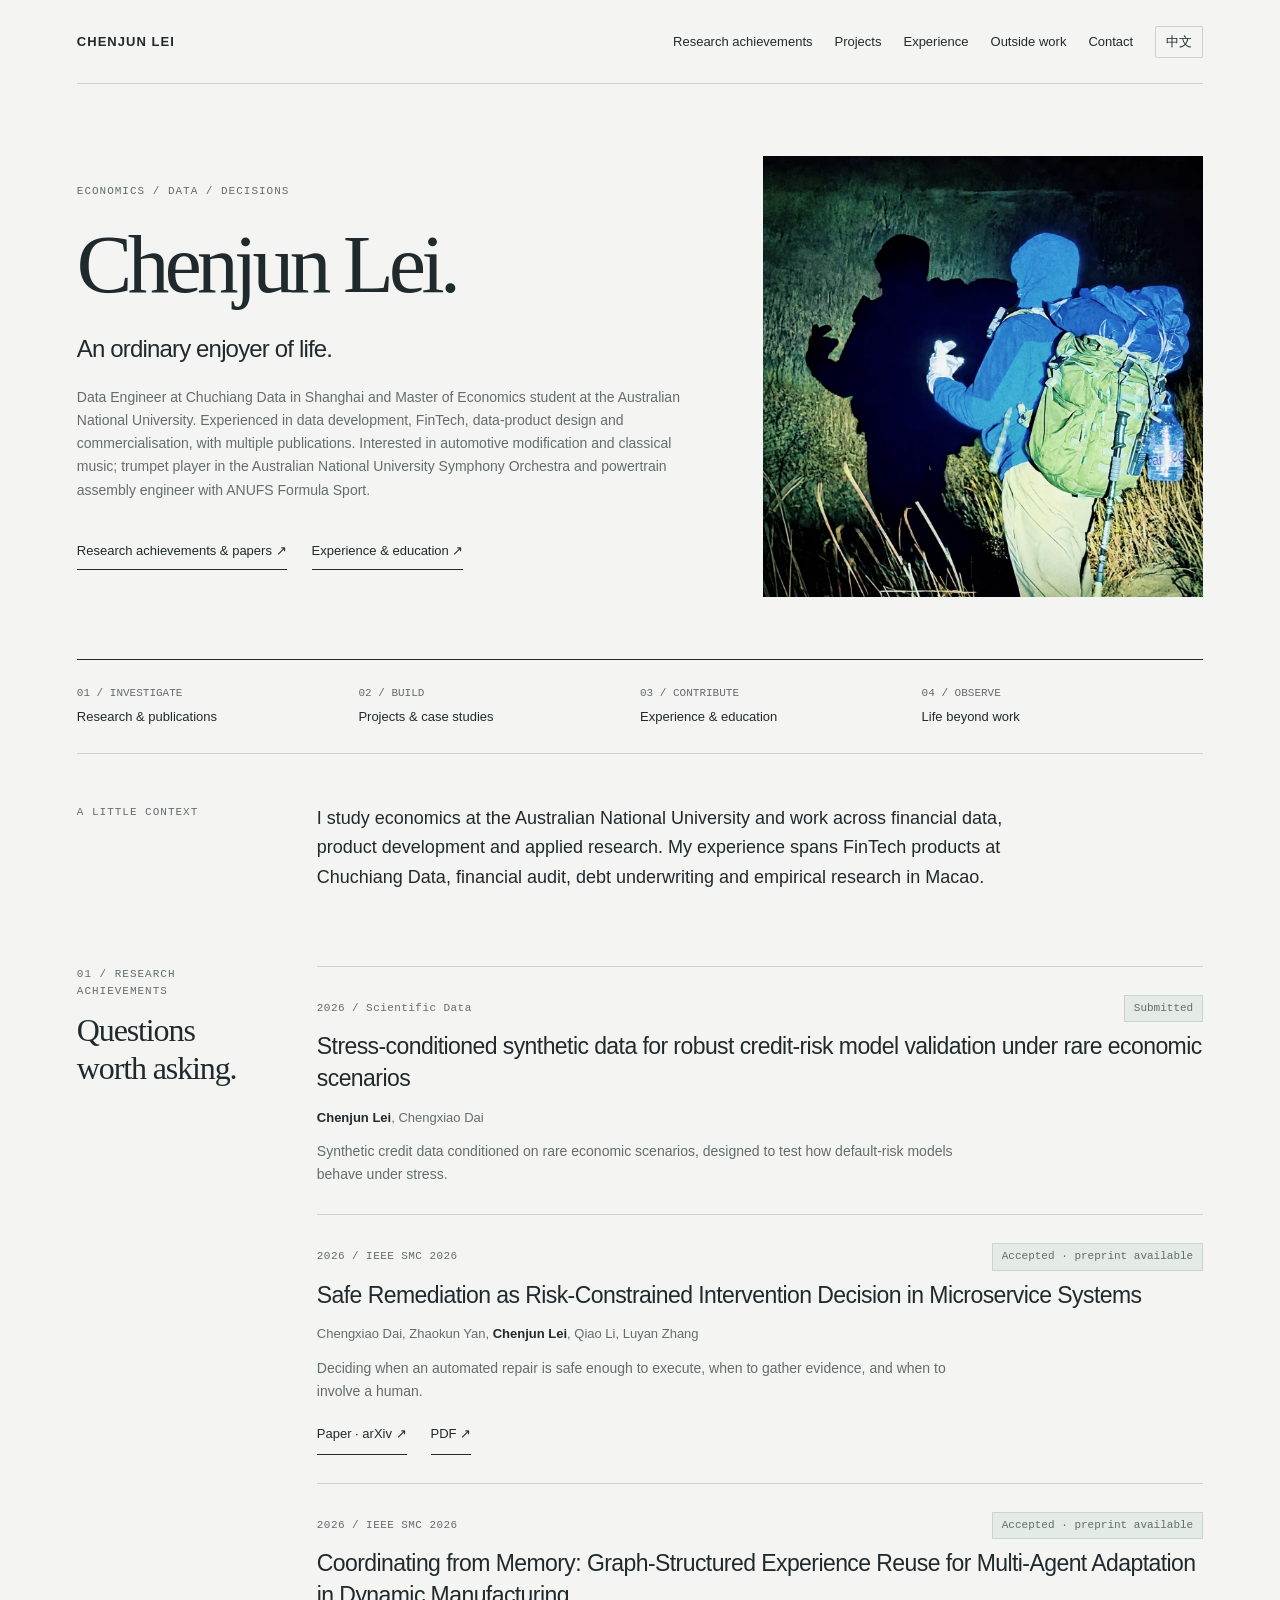
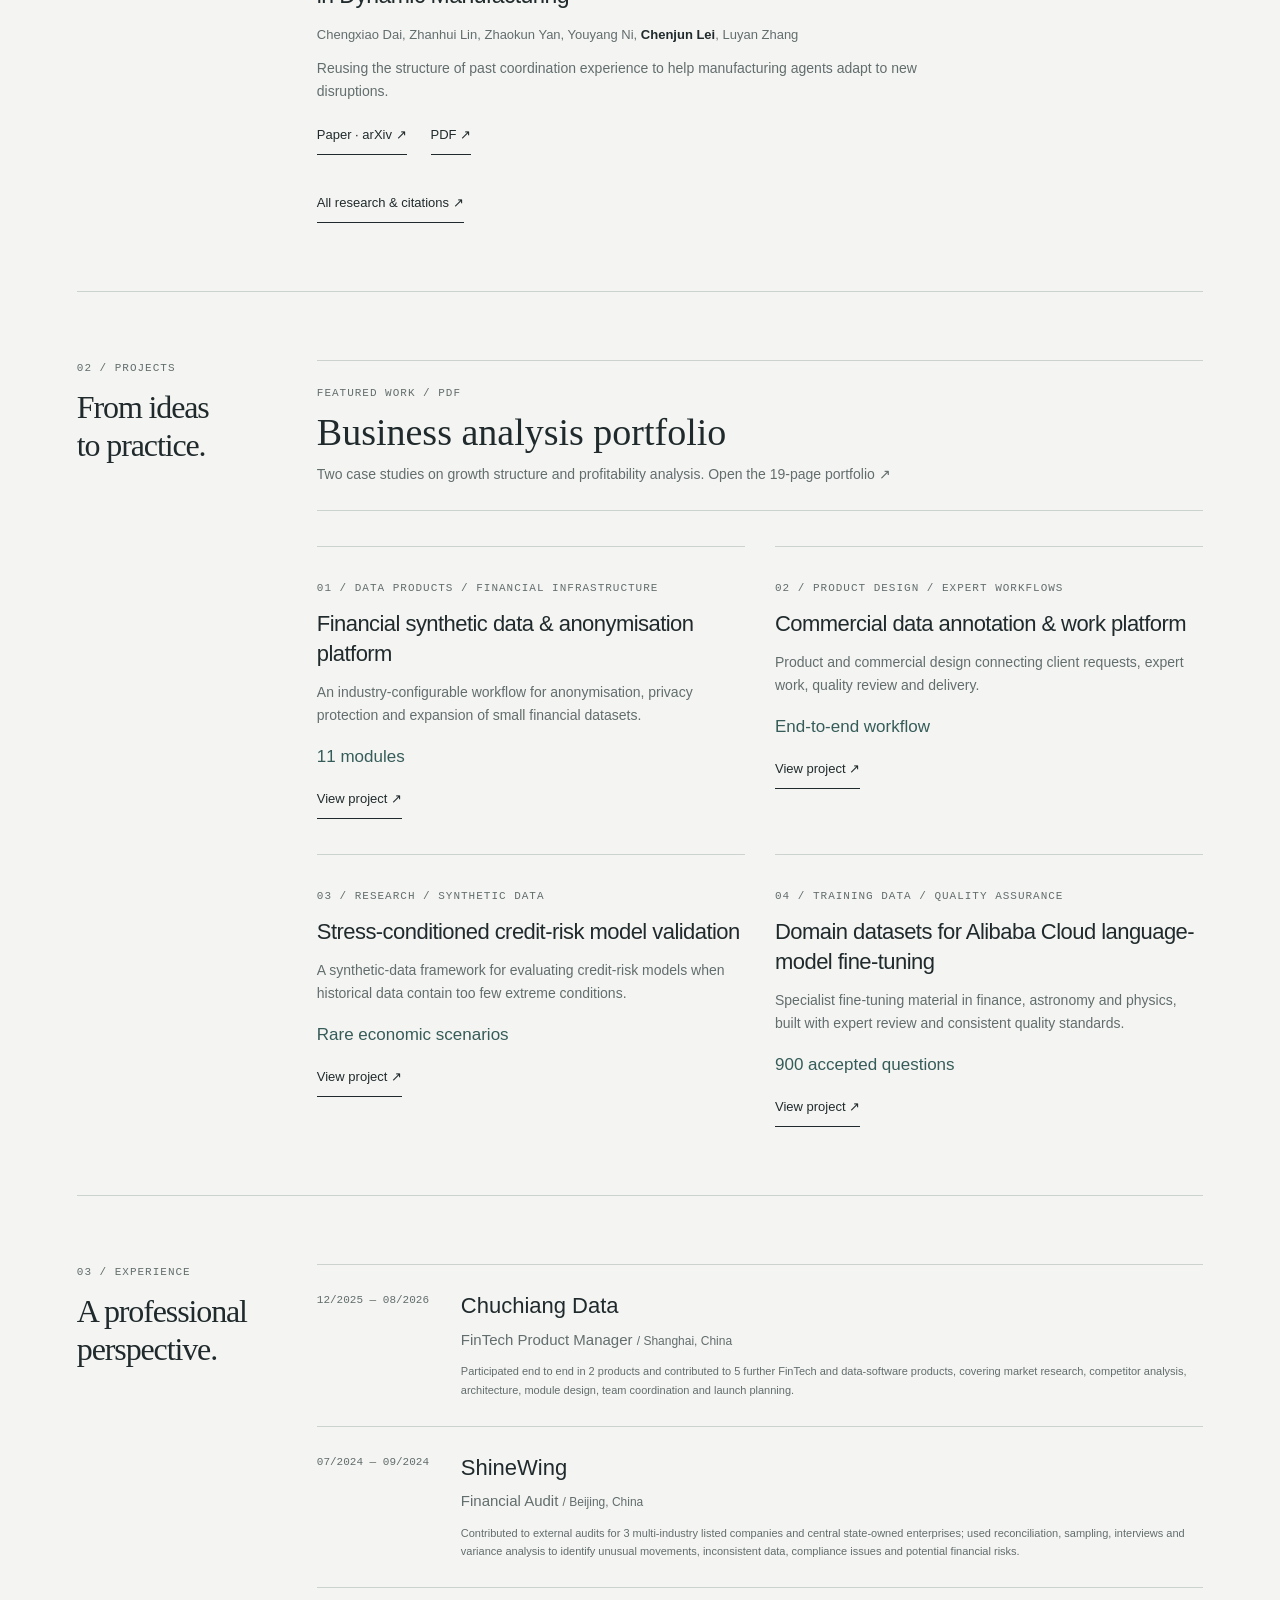
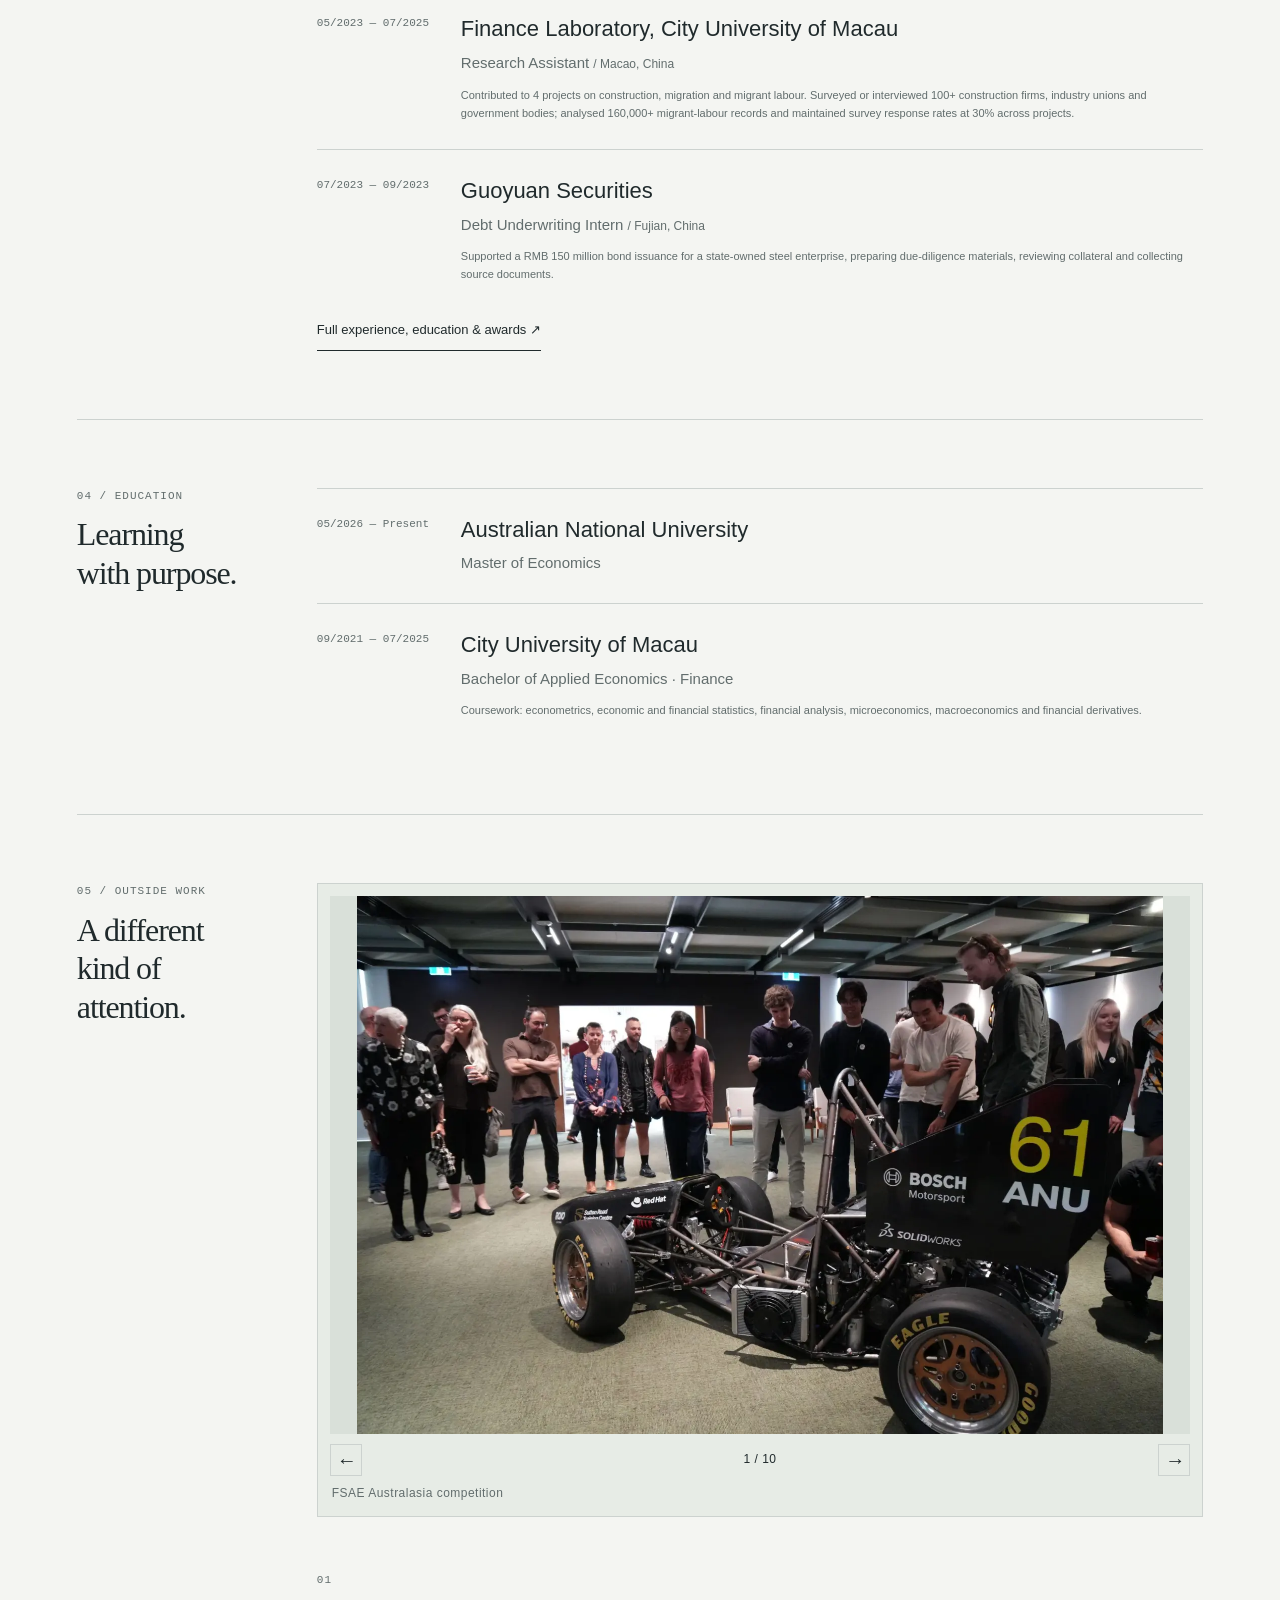
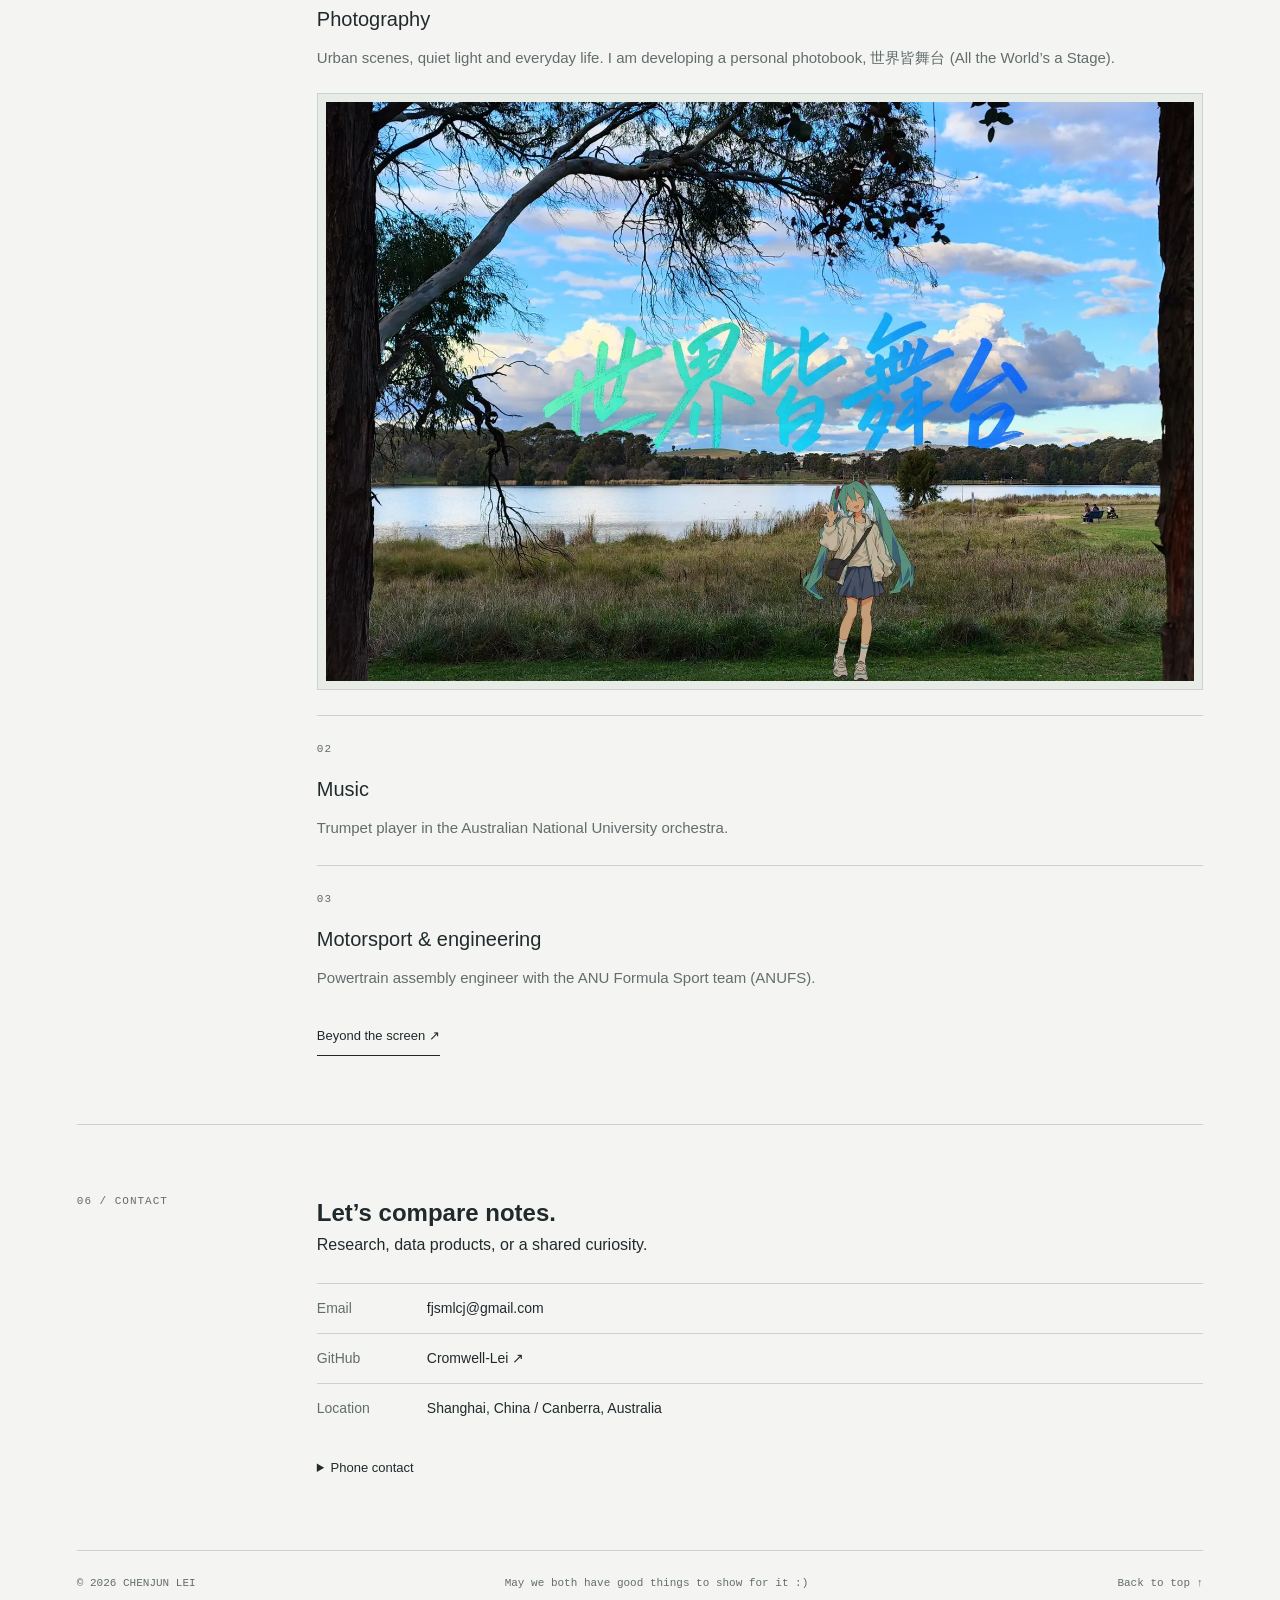
==== commit 3acaa46c: "Rename homepage and add business analysis portfolio" ====
--- a/index.html
+++ b/index.html
@@ -1,9 +1,9 @@
 <!doctype html>
 <html lang="en"><head><meta charset="utf-8"><meta name="viewport" content="width=device-width, initial-scale=1"><meta name="theme-color" content="#f4f5f2">
-<title>Research, products &amp; perspectives — Chenjun Lei</title><meta name="description" content="Chenjun Lei: economics at ANU, FinTech products, synthetic data and applied research. Explore papers, projects, experience and interests."><link rel="canonical" href="https://cromwell-lei.github.io/">
+<title>ChenjunLei</title><meta name="description" content="Chenjun Lei: economics at ANU, FinTech products, synthetic data and applied research. Explore papers, projects, experience and interests."><link rel="canonical" href="https://cromwell-lei.github.io/">
 <link rel="alternate" hreflang="en" href="https://cromwell-lei.github.io/"><link rel="alternate" hreflang="zh-CN" href="https://cromwell-lei.github.io/zh/"><link rel="alternate" hreflang="x-default" href="https://cromwell-lei.github.io/">
-<meta property="og:type" content="website"><meta property="og:title" content="Research, products &amp; perspectives — Chenjun Lei"><meta property="og:description" content="Chenjun Lei: economics at ANU, FinTech products, synthetic data and applied research. Explore papers, projects, experience and interests."><meta property="og:url" content="https://cromwell-lei.github.io/"><meta property="og:locale" content="en_GB">
+<meta property="og:type" content="website"><meta property="og:title" content="ChenjunLei"><meta property="og:description" content="Chenjun Lei: economics at ANU, FinTech products, synthetic data and applied research. Explore papers, projects, experience and interests."><meta property="og:url" content="https://cromwell-lei.github.io/"><meta property="og:locale" content="en_GB">
 <link rel="icon" href="assets/icons/favicon.svg" type="image/svg+xml"><link rel="stylesheet" href="css/style.css?v=7"><script defer src="js/main.js?v=7"></script></head><body>
 <a class="skip-link" href="#main">Skip to content</a><header><a class="brand" href="./">CHENJUN LEI</a><nav aria-label="Main navigation"><a href="research.html">Research achievements</a><a href="projects.html">Projects</a><a href="experience.html">Experience</a><a href="photography.html">Outside work</a><a href="index.html#lei-contact">Contact</a><a class="language-switch" data-language-switch href="zh/" lang="zh-CN" hreflang="zh-CN" aria-label="切换至中文">中文</a></nav></header>
-<main id="main"><section class="hero" id="lei-top"><div><p class="kicker">Economics / Data / Decisions</p><h1>Chenjun Lei.</h1><p class="intro">An ordinary enjoyer of life.</p><p class="role">Data Engineer at Chuchiang Data in Shanghai and Master of Economics student at the Australian National University. Experienced in data development, FinTech, data-product design and commercialisation, with multiple publications. Interested in automotive modification and classical music; trumpet player in the Australian National University Symphony Orchestra and powertrain assembly engineer with ANUFS Formula Sport.</p><div class="hero-links"><a class="text-link" href="research.html">Research achievements & papers ↗</a><a class="text-link" href="experience.html">Experience & education ↗</a></div></div><figure class="hero-avatar"><img src="assets/images/lei-avatar.webp" alt="Night hiking in Canberra, with two hikers seen from behind under blue-green light." width="1254" height="1254"></figure></section><div class="index"><a href="#lei-research"><span>01 / INVESTIGATE</span>Research & publications</a><a href="#lei-projects"><span>02 / BUILD</span>Projects & case studies</a><a href="#lei-experience"><span>03 / CONTRIBUTE</span>Experience & education</a><a href="#lei-outside"><span>04 / OBSERVE</span>Life beyond work</a></div><section class="about-strip"><p class="kicker">A little context</p><p>I study economics at the Australian National University and work across financial data, product development and applied research. My experience spans FinTech products at Chuchiang Data, financial audit, debt underwriting and empirical research in Macao.</p></section><section class="chapter" id="lei-research"><div class="chapter-label"><p class="kicker">01 / Research achievements</p><h2>Questions<br>worth asking.</h2></div><div><article class="record publication" id="synstress"><div class="meta"><span>2026 / Scientific Data</span><span class="status">Submitted</span></div><h3 lang="en">Stress-conditioned synthetic data for robust credit-risk model validation under rare economic scenarios</h3><p class="authors"><strong>Chenjun Lei</strong>, Chengxiao Dai</p><p>Synthetic credit data conditioned on rare economic scenarios, designed to test how default-risk models behave under stress.</p></article><article class="record publication" id="safe-remediation"><div class="meta"><span>2026 / IEEE SMC 2026</span><span class="status">Accepted · preprint available</span></div><h3 lang="en"><a href="https://arxiv.org/abs/2607.20005">Safe Remediation as Risk-Constrained Intervention Decision in Microservice Systems</a></h3><p class="authors">Chengxiao Dai, Zhaokun Yan, <strong>Chenjun Lei</strong>, Qiao Li, Luyan Zhang</p><p>Deciding when an automated repair is safe enough to execute, when to gather evidence, and when to involve a human.</p><div class="paper-links"><a class="text-link" href="https://arxiv.org/abs/2607.20005">Paper · arXiv ↗</a><a class="text-link" href="https://arxiv.org/pdf/2607.20005">PDF ↗</a></div></article><article class="record publication" id="coordinating-memory"><div class="meta"><span>2026 / IEEE SMC 2026</span><span class="status">Accepted · preprint available</span></div><h3 lang="en"><a href="https://arxiv.org/abs/2607.19985">Coordinating from Memory: Graph-Structured Experience Reuse for Multi-Agent Adaptation in Dynamic Manufacturing</a></h3><p class="authors">Chengxiao Dai, Zhanhui Lin, Zhaokun Yan, Youyang Ni, <strong>Chenjun Lei</strong>, Luyan Zhang</p><p>Reusing the structure of past coordination experience to help manufacturing agents adapt to new disruptions.</p><div class="paper-links"><a class="text-link" href="https://arxiv.org/abs/2607.19985">Paper · arXiv ↗</a><a class="text-link" href="https://arxiv.org/pdf/2607.19985">PDF ↗</a></div></article><a class="text-link" href="research.html">All research & citations ↗</a></div></section><section class="chapter" id="lei-projects"><div class="chapter-label"><p class="kicker">02 / Projects</p><h2>From ideas<br>to practice.</h2></div><div><div class="project-grid"><article class="project"><p class="kicker">01 / Data products / Financial infrastructure</p><h3>Financial synthetic data &amp; anonymisation platform</h3><p>An industry-configurable workflow for anonymisation, privacy protection and expansion of small financial datasets.</p><p class="project-metric">11 modules</p><a class="text-link" href="projects.html#synthetic-platform">View project ↗</a></article><article class="project"><p class="kicker">02 / Product design / Expert workflows</p><h3>Commercial data annotation &amp; work platform</h3><p>Product and commercial design connecting client requests, expert work, quality review and delivery.</p><p class="project-metric">End-to-end workflow</p><a class="text-link" href="projects.html#annotation-platform">View project ↗</a></article><article class="project"><p class="kicker">03 / Research / Synthetic data</p><h3>Stress-conditioned credit-risk model validation</h3><p>A synthetic-data framework for evaluating credit-risk models when historical data contain too few extreme conditions.</p><p class="project-metric">Rare economic scenarios</p><a class="text-link" href="projects.html#credit-risk">View project ↗</a></article><article class="project"><p class="kicker">04 / Training data / Quality assurance</p><h3>Domain datasets for Alibaba Cloud language-model fine-tuning</h3><p>Specialist fine-tuning material in finance, astronomy and physics, built with expert review and consistent quality standards.</p><p class="project-metric">900 accepted questions</p><a class="text-link" href="projects.html#domain-datasets">View project ↗</a></article></div></div></section><section class="chapter" id="lei-experience"><div class="chapter-label"><p class="kicker">03 / Experience</p><h2>A professional<br>perspective.</h2></div><div><article class="job"><span class="job-date">12/2025 — 08/2026</span><div><h3>Chuchiang Data</h3><p>FinTech Product Manager <span class="job-location">/ Shanghai, China</span></p><p class="job-note">Participated end to end in 2 products and contributed to 5 further FinTech and data-software products, covering market research, competitor analysis, architecture, module design, team coordination and launch planning.</p></div></article><article class="job"><span class="job-date">07/2024 — 09/2024</span><div><h3>ShineWing</h3><p>Financial Audit <span class="job-location">/ Beijing, China</span></p><p class="job-note">Contributed to external audits for 3 multi-industry listed companies and central state-owned enterprises; used reconciliation, sampling, interviews and variance analysis to identify unusual movements, inconsistent data, compliance issues and potential financial risks.</p></div></article><article class="job"><span class="job-date">05/2023 — 07/2025</span><div><h3>Finance Laboratory, City University of Macau</h3><p>Research Assistant <span class="job-location">/ Macao, China</span></p><p class="job-note">Contributed to 4 projects on construction, migration and migrant labour. Surveyed or interviewed 100+ construction firms, industry unions and government bodies; analysed 160,000+ migrant-labour records and maintained survey response rates at 30% across projects.</p></div></article><article class="job"><span class="job-date">07/2023 — 09/2023</span><div><h3>Guoyuan Securities</h3><p>Debt Underwriting Intern <span class="job-location">/ Fujian, China</span></p><p class="job-note">Supported a RMB 150 million bond issuance for a state-owned steel enterprise, preparing due-diligence materials, reviewing collateral and collecting source documents.</p></div></article><a class="text-link" href="experience.html">Full experience, education & awards ↗</a></div></section><section class="chapter" id="lei-education"><div class="chapter-label"><p class="kicker">04 / Education</p><h2>Learning<br>with purpose.</h2></div><div><div class="job"><span class="job-date">05/2026 — Present</span><div><h3>Australian National University</h3><p>Master of Economics</p></div></div>
+<main id="main"><section class="hero" id="lei-top"><div><p class="kicker">Economics / Data / Decisions</p><h1>Chenjun Lei.</h1><p class="intro">An ordinary enjoyer of life.</p><p class="role">Data Engineer at Chuchiang Data in Shanghai and Master of Economics student at the Australian National University. Experienced in data development, FinTech, data-product design and commercialisation, with multiple publications. Interested in automotive modification and classical music; trumpet player in the Australian National University Symphony Orchestra and powertrain assembly engineer with ANUFS Formula Sport.</p><div class="hero-links"><a class="text-link" href="research.html">Research achievements & papers ↗</a><a class="text-link" href="experience.html">Experience & education ↗</a></div></div><figure class="hero-avatar"><img src="assets/images/lei-avatar.webp" alt="Night hiking in Canberra, with two hikers seen from behind under blue-green light." width="1254" height="1254"></figure></section><div class="index"><a href="#lei-research"><span>01 / INVESTIGATE</span>Research & publications</a><a href="#lei-projects"><span>02 / BUILD</span>Projects & case studies</a><a href="#lei-experience"><span>03 / CONTRIBUTE</span>Experience & education</a><a href="#lei-outside"><span>04 / OBSERVE</span>Life beyond work</a></div><section class="about-strip"><p class="kicker">A little context</p><p>I study economics at the Australian National University and work across financial data, product development and applied research. My experience spans FinTech products at Chuchiang Data, financial audit, debt underwriting and empirical research in Macao.</p></section><section class="chapter" id="lei-research"><div class="chapter-label"><p class="kicker">01 / Research achievements</p><h2>Questions<br>worth asking.</h2></div><div><article class="record publication" id="synstress"><div class="meta"><span>2026 / Scientific Data</span><span class="status">Submitted</span></div><h3 lang="en">Stress-conditioned synthetic data for robust credit-risk model validation under rare economic scenarios</h3><p class="authors"><strong>Chenjun Lei</strong>, Chengxiao Dai</p><p>Synthetic credit data conditioned on rare economic scenarios, designed to test how default-risk models behave under stress.</p></article><article class="record publication" id="safe-remediation"><div class="meta"><span>2026 / IEEE SMC 2026</span><span class="status">Accepted · preprint available</span></div><h3 lang="en"><a href="https://arxiv.org/abs/2607.20005">Safe Remediation as Risk-Constrained Intervention Decision in Microservice Systems</a></h3><p class="authors">Chengxiao Dai, Zhaokun Yan, <strong>Chenjun Lei</strong>, Qiao Li, Luyan Zhang</p><p>Deciding when an automated repair is safe enough to execute, when to gather evidence, and when to involve a human.</p><div class="paper-links"><a class="text-link" href="https://arxiv.org/abs/2607.20005">Paper · arXiv ↗</a><a class="text-link" href="https://arxiv.org/pdf/2607.20005">PDF ↗</a></div></article><article class="record publication" id="coordinating-memory"><div class="meta"><span>2026 / IEEE SMC 2026</span><span class="status">Accepted · preprint available</span></div><h3 lang="en"><a href="https://arxiv.org/abs/2607.19985">Coordinating from Memory: Graph-Structured Experience Reuse for Multi-Agent Adaptation in Dynamic Manufacturing</a></h3><p class="authors">Chengxiao Dai, Zhanhui Lin, Zhaokun Yan, Youyang Ni, <strong>Chenjun Lei</strong>, Luyan Zhang</p><p>Reusing the structure of past coordination experience to help manufacturing agents adapt to new disruptions.</p><div class="paper-links"><a class="text-link" href="https://arxiv.org/abs/2607.19985">Paper · arXiv ↗</a><a class="text-link" href="https://arxiv.org/pdf/2607.19985">PDF ↗</a></div></article><a class="text-link" href="research.html">All research & citations ↗</a></div></section><section class="chapter" id="lei-projects"><div class="chapter-label"><p class="kicker">02 / Projects</p><h2>From ideas<br>to practice.</h2></div><div><a class="portfolio-feature" href="assets/portfolio/2cases.pdf" target="_blank" rel="noopener"><span class="kicker">Featured work / PDF</span><strong>Business analysis portfolio</strong><span>Two case studies on growth structure and profitability analysis. Open the 19-page portfolio ↗</span></a><div class="project-grid"><article class="project"><p class="kicker">01 / Data products / Financial infrastructure</p><h3>Financial synthetic data &amp; anonymisation platform</h3><p>An industry-configurable workflow for anonymisation, privacy protection and expansion of small financial datasets.</p><p class="project-metric">11 modules</p><a class="text-link" href="projects.html#synthetic-platform">View project ↗</a></article><article class="project"><p class="kicker">02 / Product design / Expert workflows</p><h3>Commercial data annotation &amp; work platform</h3><p>Product and commercial design connecting client requests, expert work, quality review and delivery.</p><p class="project-metric">End-to-end workflow</p><a class="text-link" href="projects.html#annotation-platform">View project ↗</a></article><article class="project"><p class="kicker">03 / Research / Synthetic data</p><h3>Stress-conditioned credit-risk model validation</h3><p>A synthetic-data framework for evaluating credit-risk models when historical data contain too few extreme conditions.</p><p class="project-metric">Rare economic scenarios</p><a class="text-link" href="projects.html#credit-risk">View project ↗</a></article><article class="project"><p class="kicker">04 / Training data / Quality assurance</p><h3>Domain datasets for Alibaba Cloud language-model fine-tuning</h3><p>Specialist fine-tuning material in finance, astronomy and physics, built with expert review and consistent quality standards.</p><p class="project-metric">900 accepted questions</p><a class="text-link" href="projects.html#domain-datasets">View project ↗</a></article></div></div></section><section class="chapter" id="lei-experience"><div class="chapter-label"><p class="kicker">03 / Experience</p><h2>A professional<br>perspective.</h2></div><div><article class="job"><span class="job-date">12/2025 — 08/2026</span><div><h3>Chuchiang Data</h3><p>FinTech Product Manager <span class="job-location">/ Shanghai, China</span></p><p class="job-note">Participated end to end in 2 products and contributed to 5 further FinTech and data-software products, covering market research, competitor analysis, architecture, module design, team coordination and launch planning.</p></div></article><article class="job"><span class="job-date">07/2024 — 09/2024</span><div><h3>ShineWing</h3><p>Financial Audit <span class="job-location">/ Beijing, China</span></p><p class="job-note">Contributed to external audits for 3 multi-industry listed companies and central state-owned enterprises; used reconciliation, sampling, interviews and variance analysis to identify unusual movements, inconsistent data, compliance issues and potential financial risks.</p></div></article><article class="job"><span class="job-date">05/2023 — 07/2025</span><div><h3>Finance Laboratory, City University of Macau</h3><p>Research Assistant <span class="job-location">/ Macao, China</span></p><p class="job-note">Contributed to 4 projects on construction, migration and migrant labour. Surveyed or interviewed 100+ construction firms, industry unions and government bodies; analysed 160,000+ migrant-labour records and maintained survey response rates at 30% across projects.</p></div></article><article class="job"><span class="job-date">07/2023 — 09/2023</span><div><h3>Guoyuan Securities</h3><p>Debt Underwriting Intern <span class="job-location">/ Fujian, China</span></p><p class="job-note">Supported a RMB 150 million bond issuance for a state-owned steel enterprise, preparing due-diligence materials, reviewing collateral and collecting source documents.</p></div></article><a class="text-link" href="experience.html">Full experience, education & awards ↗</a></div></section><section class="chapter" id="lei-education"><div class="chapter-label"><p class="kicker">04 / Education</p><h2>Learning<br>with purpose.</h2></div><div><div class="job"><span class="job-date">05/2026 — Present</span><div><h3>Australian National University</h3><p>Master of Economics</p></div></div>
     <div class="job"><span class="job-date">09/2021 — 07/2025</span><div><h3>City University of Macau</h3><p>Bachelor of Applied Economics · Finance</p><p class="job-note">Coursework: econometrics, economic and financial statistics, financial analysis, microeconomics, macroeconomics and financial derivatives.</p></div></div></div></section><section class="chapter" id="lei-outside"><div class="chapter-label"><p class="kicker">05 / Outside work</p><h2>A different<br>kind of attention.</h2></div><div><section class="photo-carousel" data-carousel aria-label="Photography carousel"><div class="carousel-viewport"><figure class="carousel-slide" data-carousel-slide data-caption="FSAE Australasia competition"><img src="assets/photos/fsae-australasia.webp" alt="ANU Formula Sport race car at FSAE Australasia competition." loading="lazy"></figure><figure class="carousel-slide" data-carousel-slide data-caption="A bad day&#x27;s happy"><img src="assets/photos/a-bad-days-happy.webp" alt="A person resting on a swing under a bright blue sky." loading="lazy"></figure><figure class="carousel-slide" data-carousel-slide data-caption="YAMAHA YTR200DT"><img src="assets/photos/yamaha-ytr200dt.webp" alt="A YAMAHA YTR200DT trumpet." loading="lazy"></figure><figure class="carousel-slide" data-carousel-slide data-caption=""><img src="assets/photos/bicycle.webp" alt="A bicycle resting beneath yellow autumn trees." loading="lazy"></figure><figure class="carousel-slide" data-carousel-slide data-caption="Taipei, Taiwan"><img src="assets/photos/taipei-taiwan.webp" alt="A Taiwan flag seen through an aeroplane window." loading="lazy"></figure><figure class="carousel-slide" data-carousel-slide data-caption="Sanming, China"><img src="assets/photos/sanming-china.webp" alt="A night street scene in Sanming, China." loading="lazy"></figure><figure class="carousel-slide" data-carousel-slide data-caption="Marina Bay, Singapore"><img src="assets/photos/marina-bay-singapore.webp" alt="Sunset over Marina Bay, Singapore." loading="lazy"></figure><figure class="carousel-slide" data-carousel-slide data-caption="Fuji, Japan"><img src="assets/photos/fuji-japan.webp" alt="A summit marker on Mount Fuji, Japan." loading="lazy"></figure><figure class="carousel-slide" data-carousel-slide data-caption="Canberra, Australia"><img src="assets/photos/canberra-australia.webp" alt="A bicycle beside Lake Burley Griffin in Canberra." loading="lazy"></figure><figure class="carousel-slide" data-carousel-slide data-caption="Someday in CityU Macau"><img src="assets/photos/cityu-macau.webp" alt="Late sunlight through a City University of Macau stairwell." loading="lazy"></figure></div><div class="carousel-controls"><button type="button" data-carousel-prev aria-label="Previous photograph">←</button><p class="carousel-count" data-carousel-count aria-live="polite">1 / 10</p><button type="button" data-carousel-next aria-label="Next photograph">→</button></div><p class="carousel-caption" data-carousel-caption>FSAE Australasia competition</p></section><div class="interest-notes"><article><p class="kicker">01</p><h3>Photography</h3><p>Urban scenes, quiet light and everyday life. I am developing a personal photobook, 世界皆舞台 (All the World’s a Stage).</p><figure class="interest-feature"><img src="assets/images/world-stage-photobook.webp" alt="Cover of 世界皆舞台, a personal photobook." width="1600" height="1200" loading="lazy"></figure></article><article><p class="kicker">02</p><h3>Music</h3><p>Trumpet player in the Australian National University orchestra.</p></article><article><p class="kicker">03</p><h3>Motorsport & engineering</h3><p>Powertrain assembly engineer with the ANU Formula Sport team (ANUFS).</p></article></div><a class="text-link" href="photography.html">Beyond the screen ↗</a></div></section><section class="chapter" id="lei-contact"><div class="chapter-label"><p class="kicker">06 / Contact</p></div><div><h2>Let’s compare notes.</h2><p>Research, data products, or a shared curiosity.</p><dl class="contact-list"><div><dt>Email</dt><dd><a href="mailto:fjsmlcj@gmail.com">fjsmlcj@gmail.com</a></dd></div><div><dt>GitHub</dt><dd><a href="https://github.com/Cromwell-Lei">Cromwell-Lei ↗</a></dd></div><div><dt>Location</dt><dd>Shanghai, China / Canberra, Australia</dd></div></dl><details class="phone-details"><summary>Phone contact</summary><p><a href="tel:+8619168655714">+86 19168655714</a> · <a href="tel:+61458020537">+61 458020537</a></p></details></div></section></main><footer><p>© <span data-year>2026</span> CHENJUN LEI</p><p>May we both have good things to show for it :)</p><a href="#main">Back to top ↑</a></footer></body></html>
--- a/css/style.css
+++ b/css/style.css
@@ -1028,6 +1028,10 @@
 body .publication details p{padding-top:12px}
 body .research-overview{padding:20px 0;border-top:1px solid var(--rule);font-size:13px;line-height:1.9;color:var(--muted)}
 body .project-grid{gap:35px 30px}
+body .portfolio-feature{display:grid;gap:8px;margin:0 0 35px;padding:24px 0;border-top:1px solid var(--rule);border-bottom:1px solid var(--rule)}
+body .portfolio-feature strong{font:clamp(24px,3vw,38px)/1.15 Georgia,'Times New Roman',serif;font-weight:400}
+body .portfolio-feature>span:last-child{max-width:620px;color:var(--muted);font-size:14px}
+body .portfolio-feature:hover strong{text-decoration:underline;text-underline-offset:7px}
 body .project{border-top:1px solid var(--rule);padding-top:20px}
 body .project h3{line-height:1.35;margin:12px 0}
 body .project .project-metric,body .archive-block .project-metric{font-size:17px;color:var(--accent);margin:16px 0 8px}
